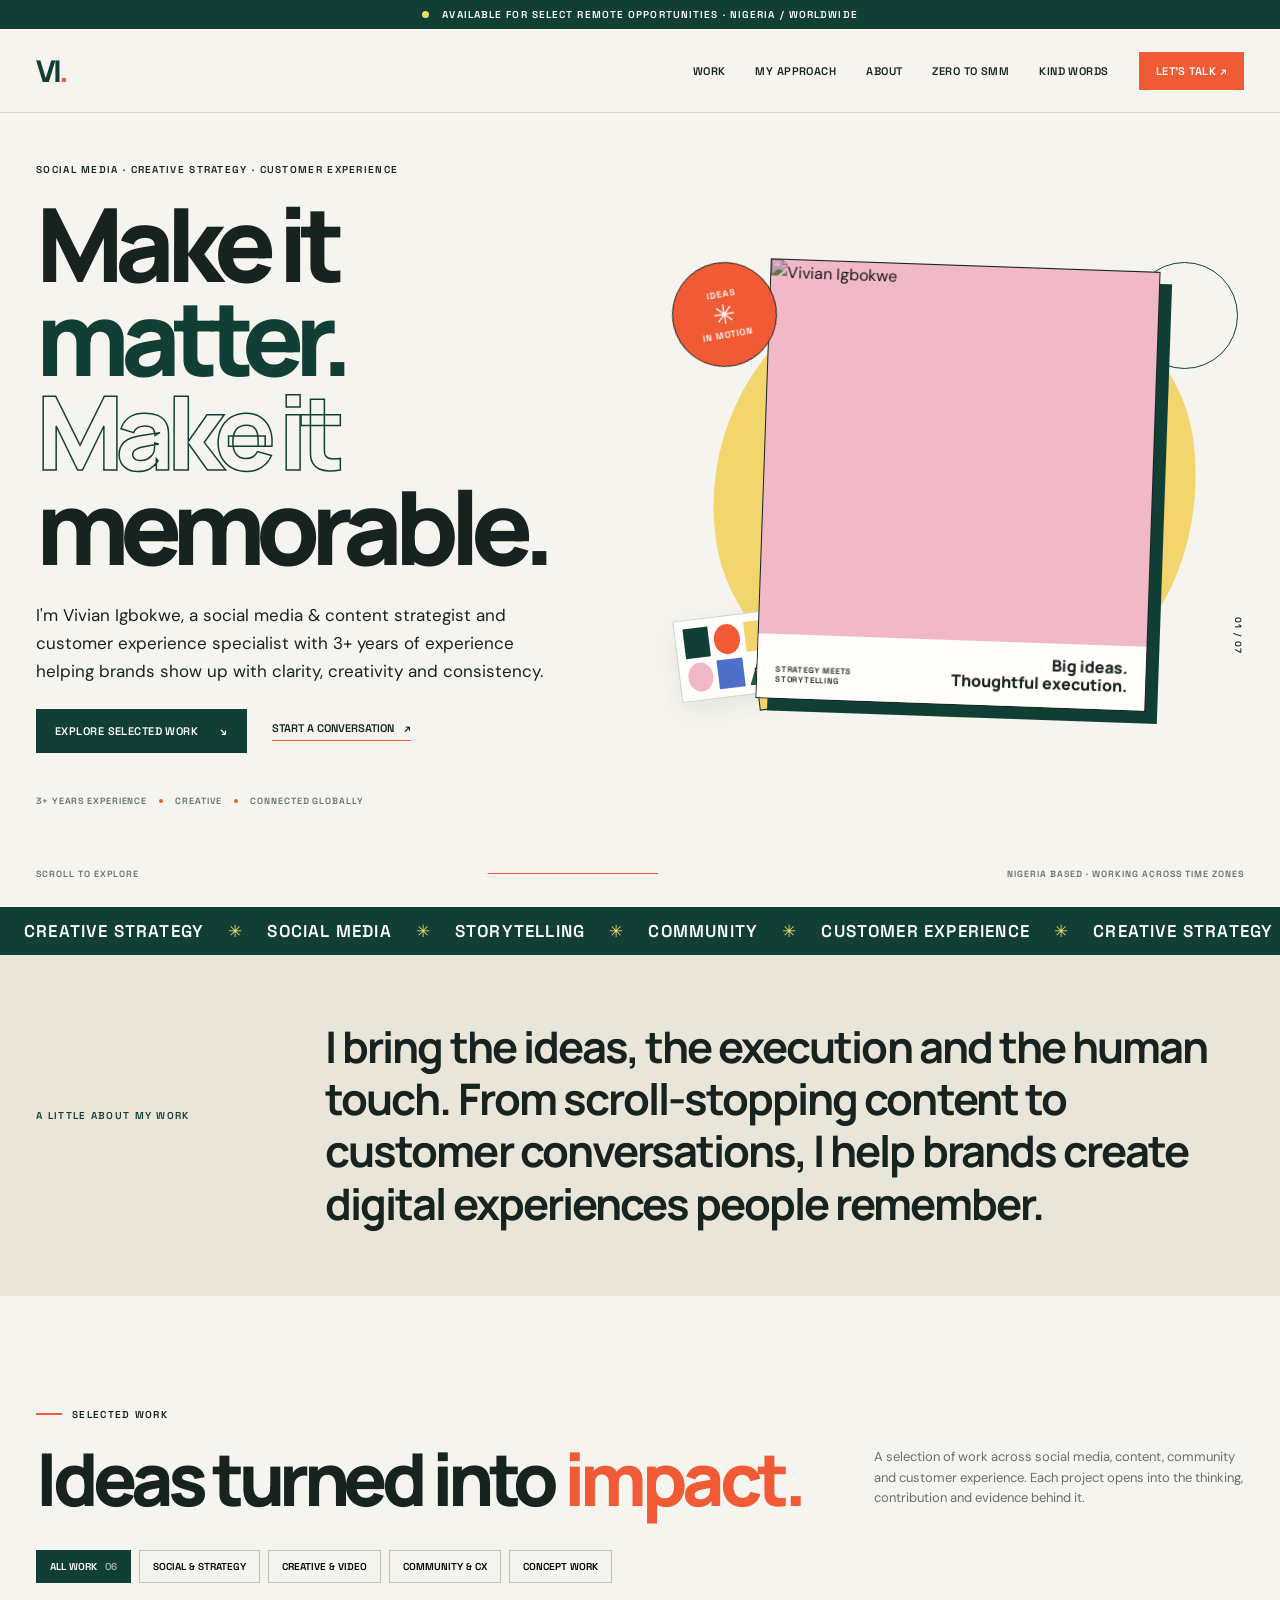
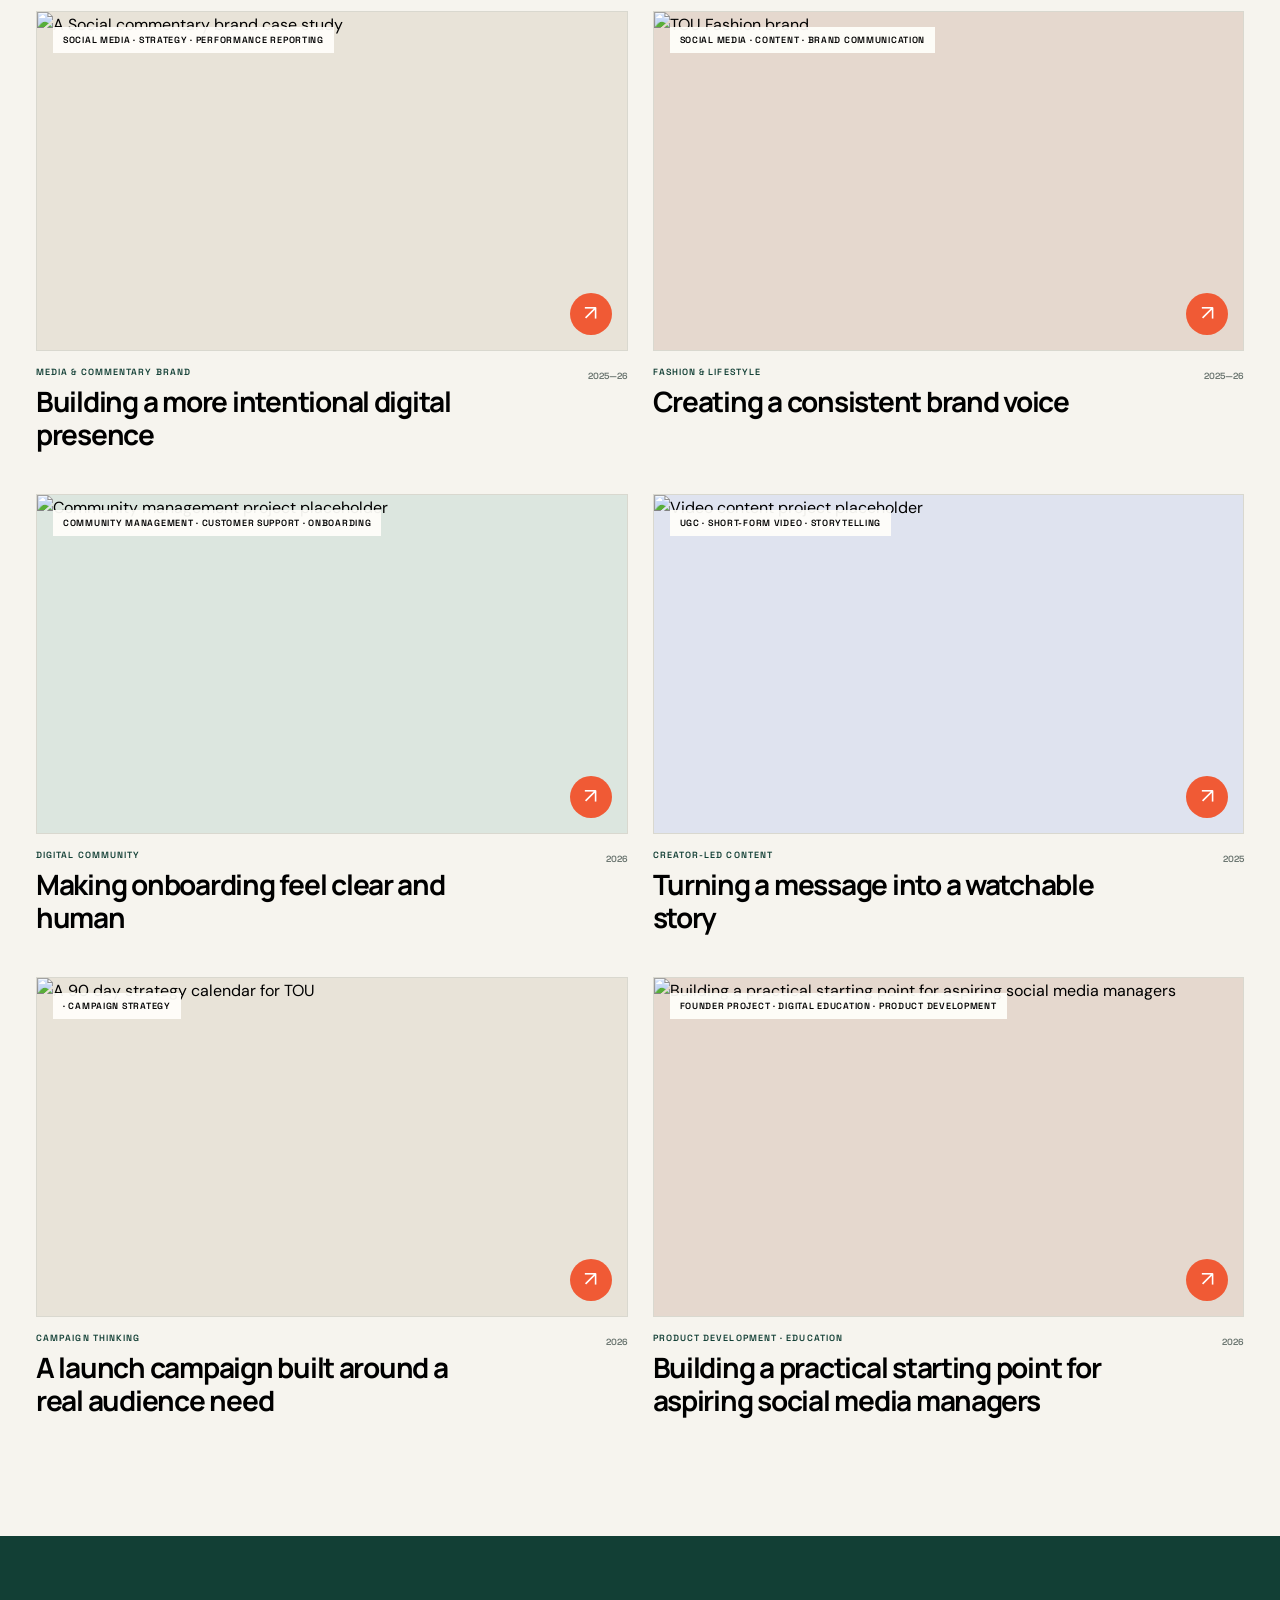
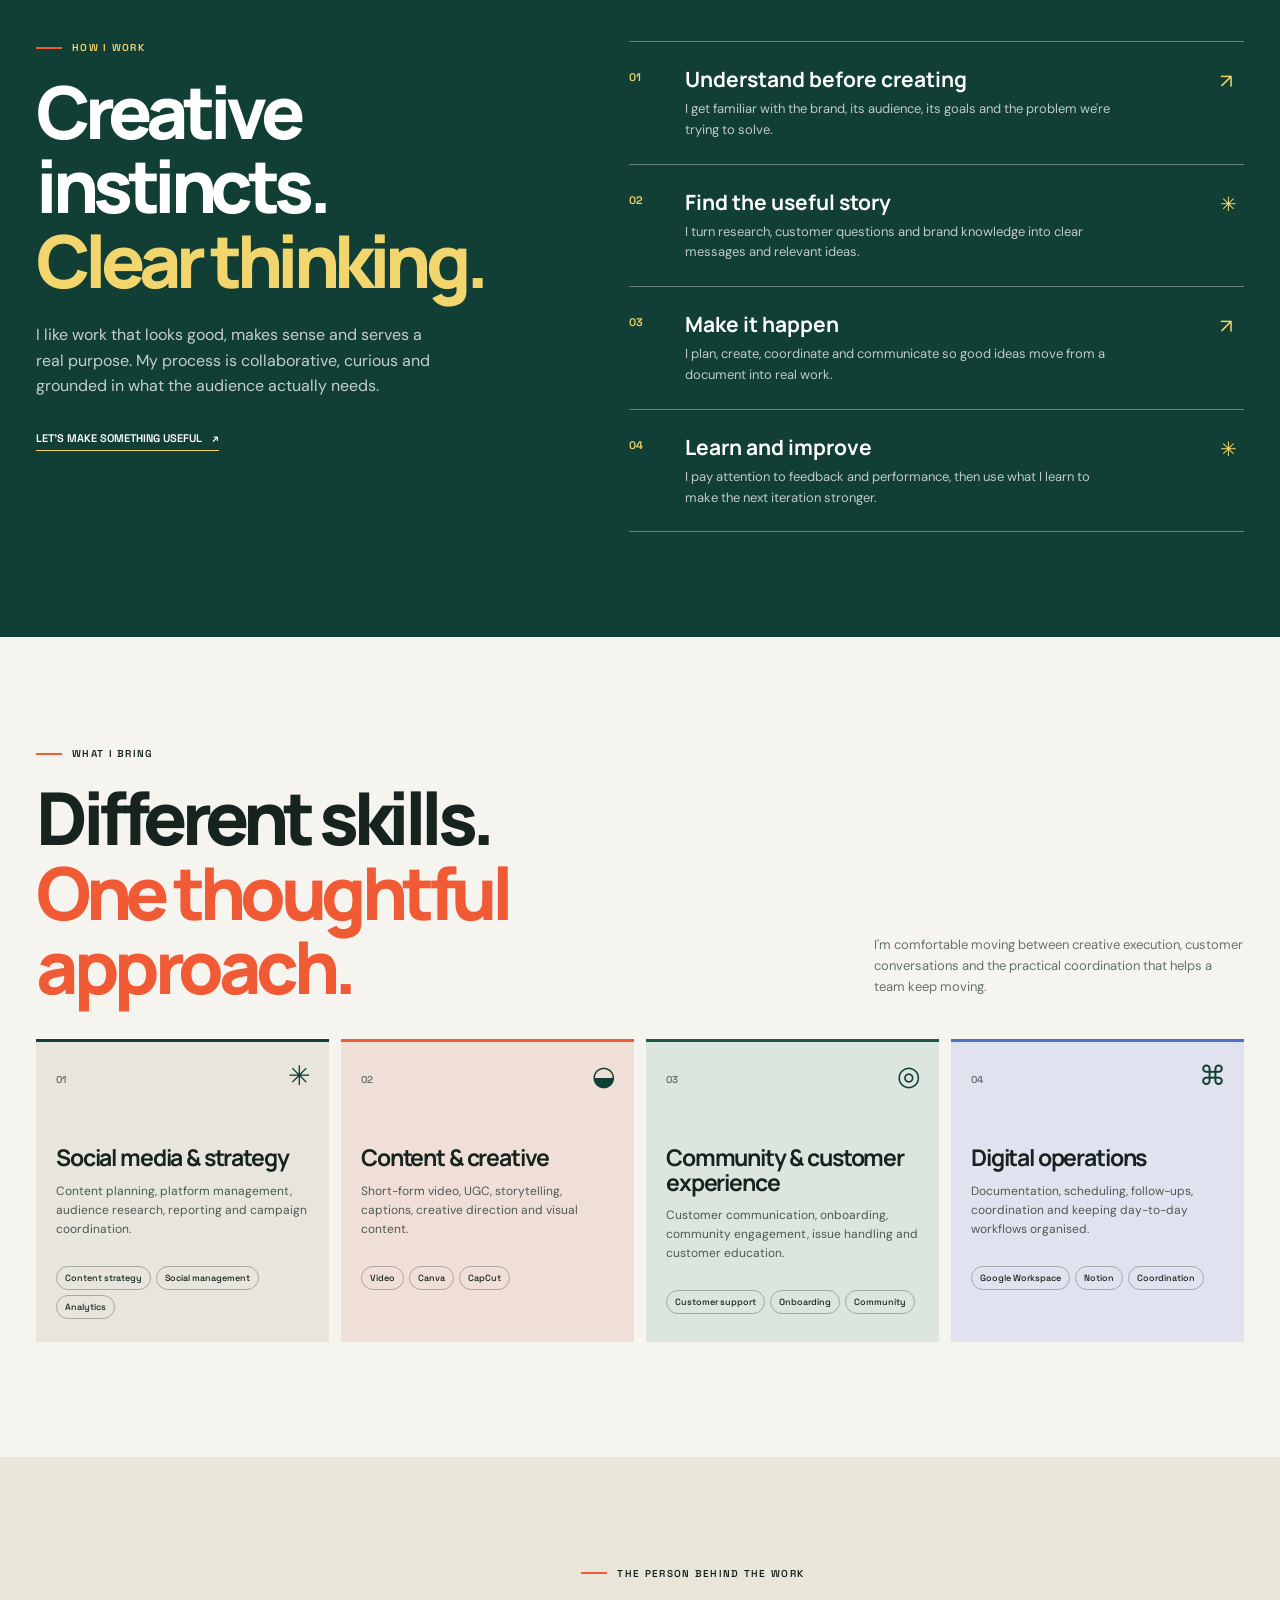
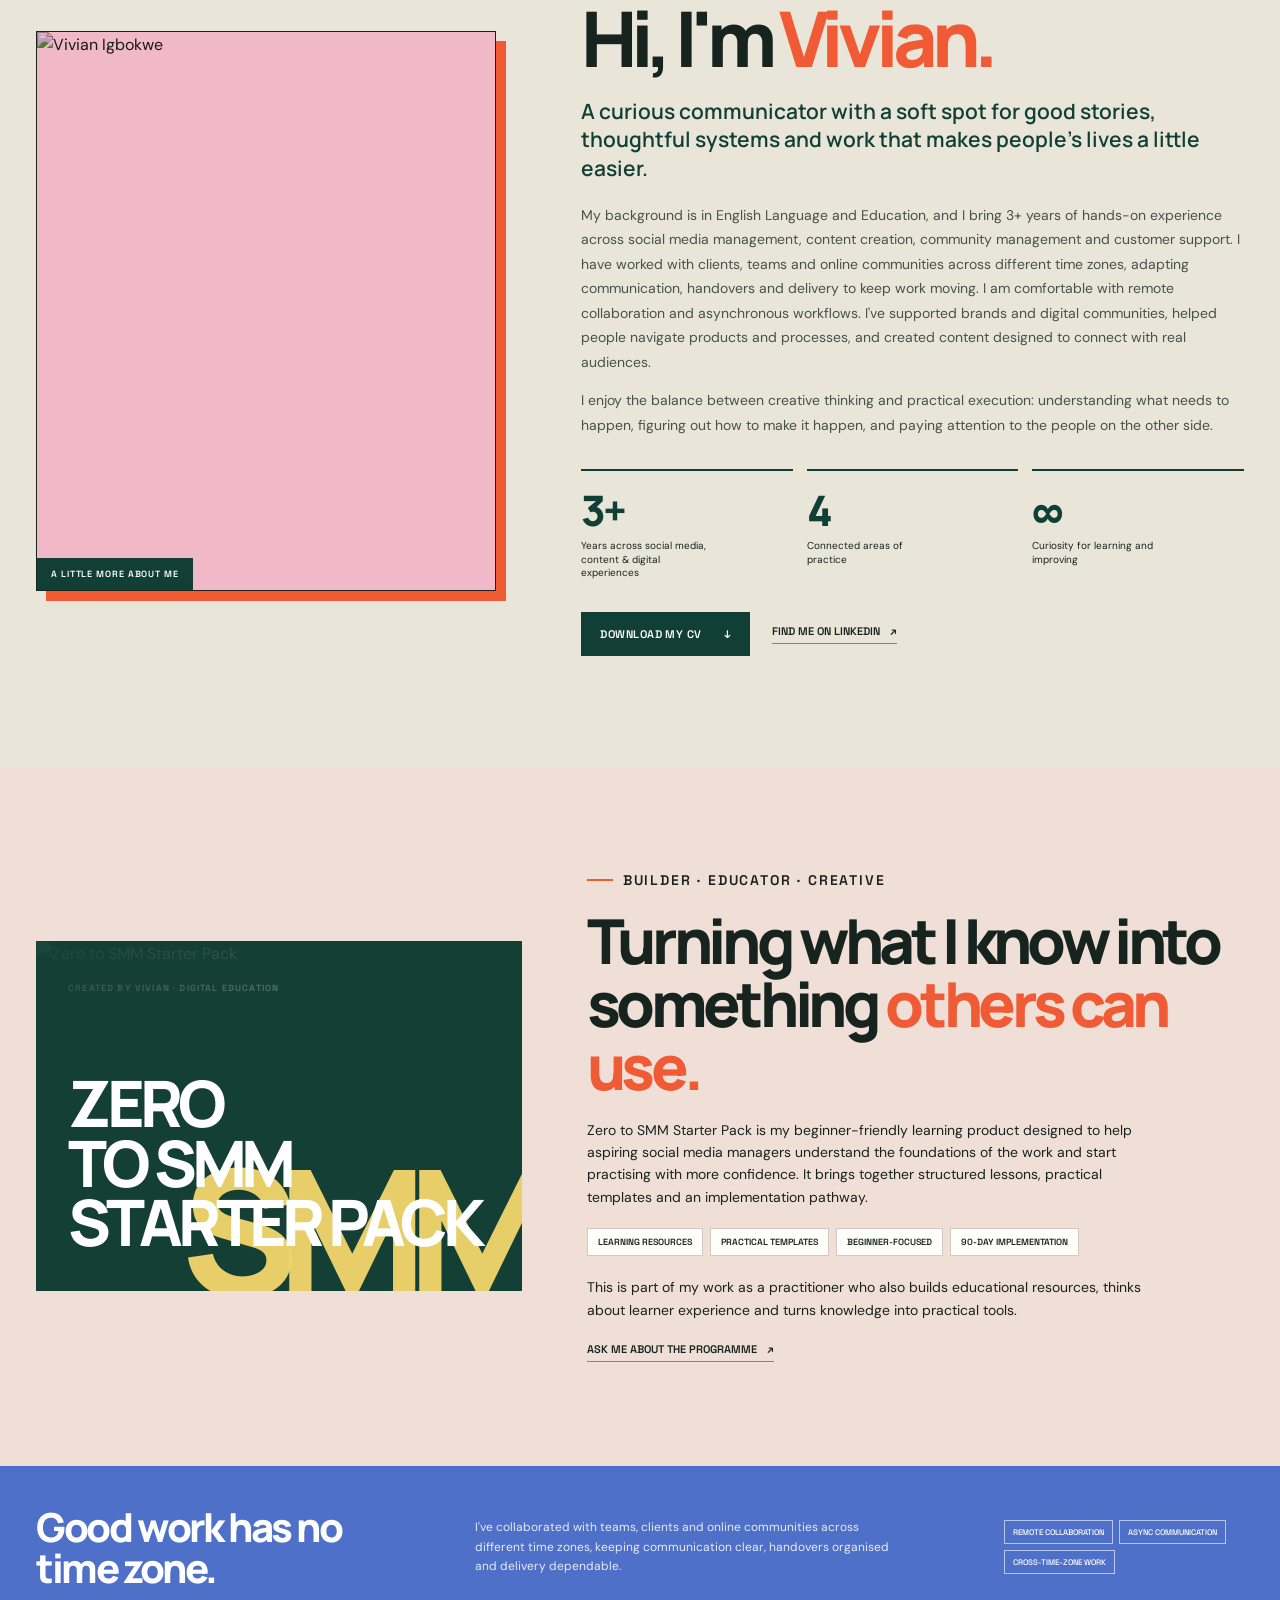
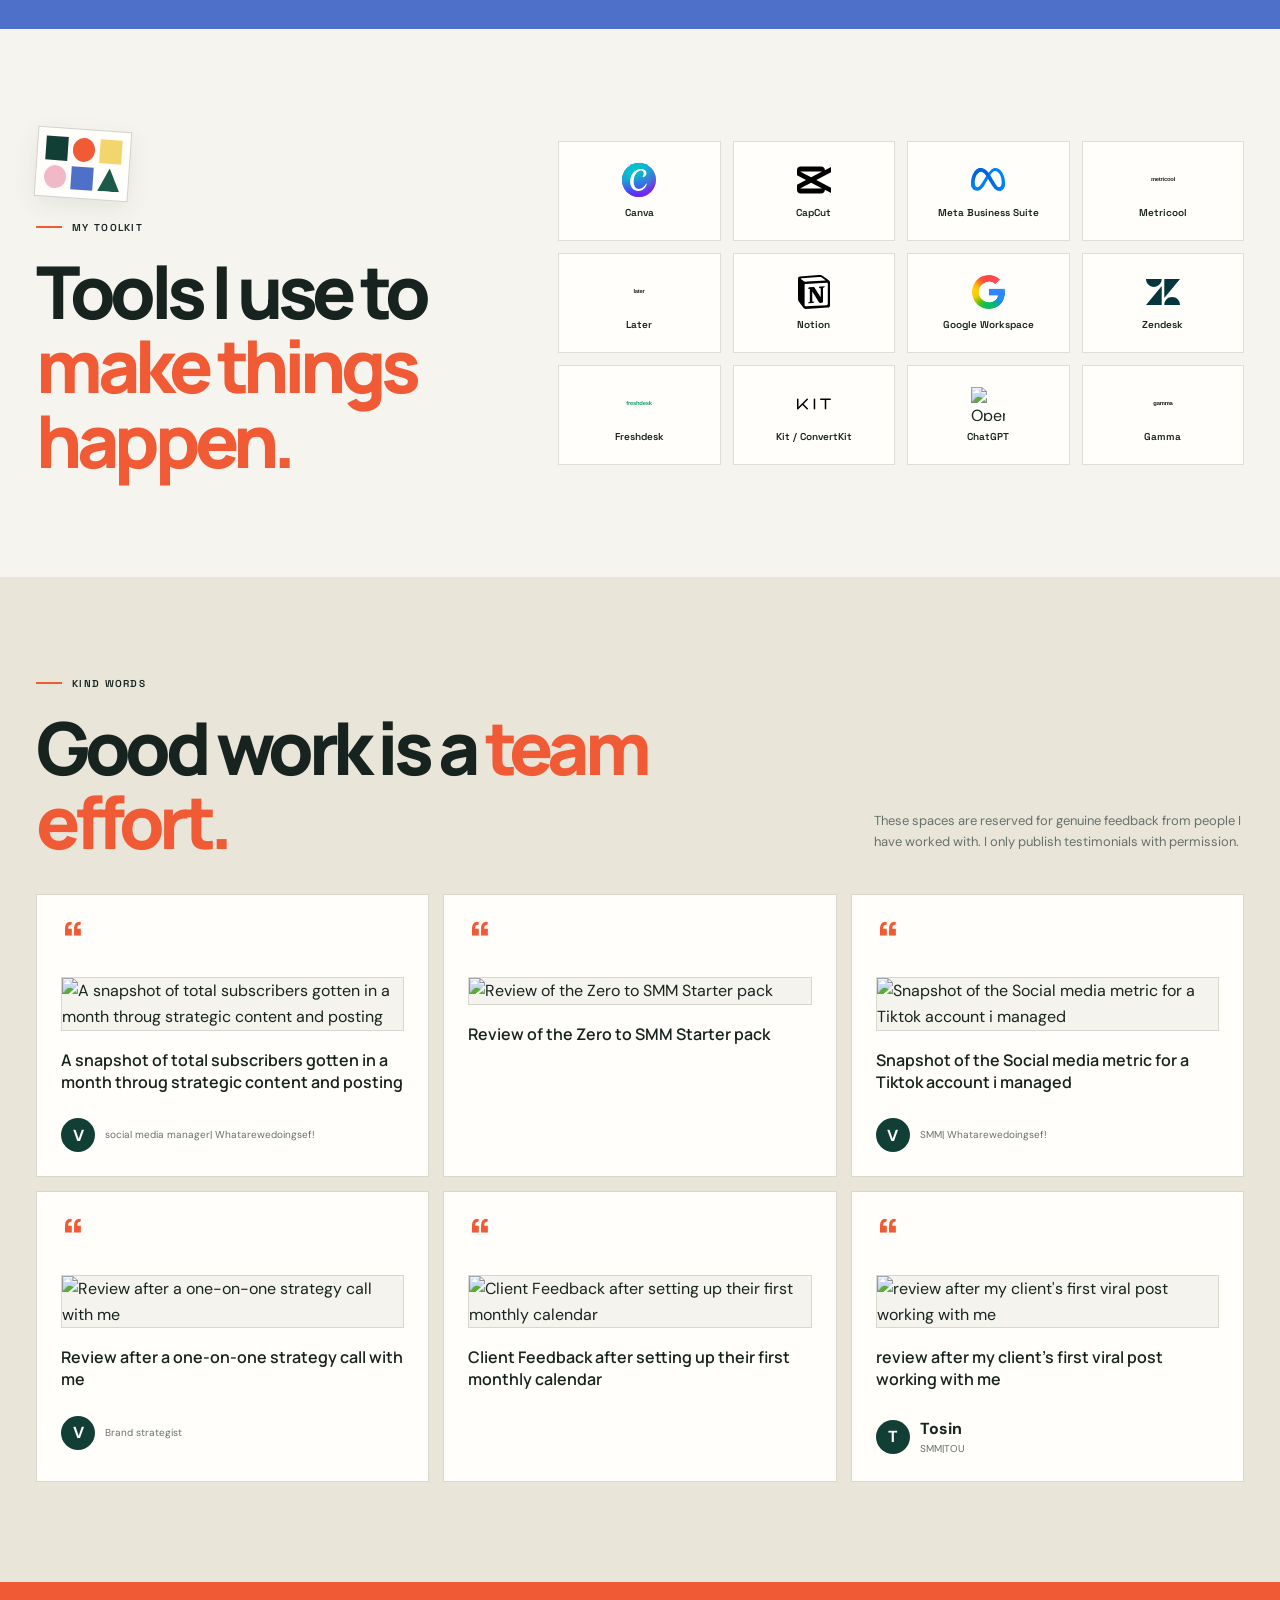
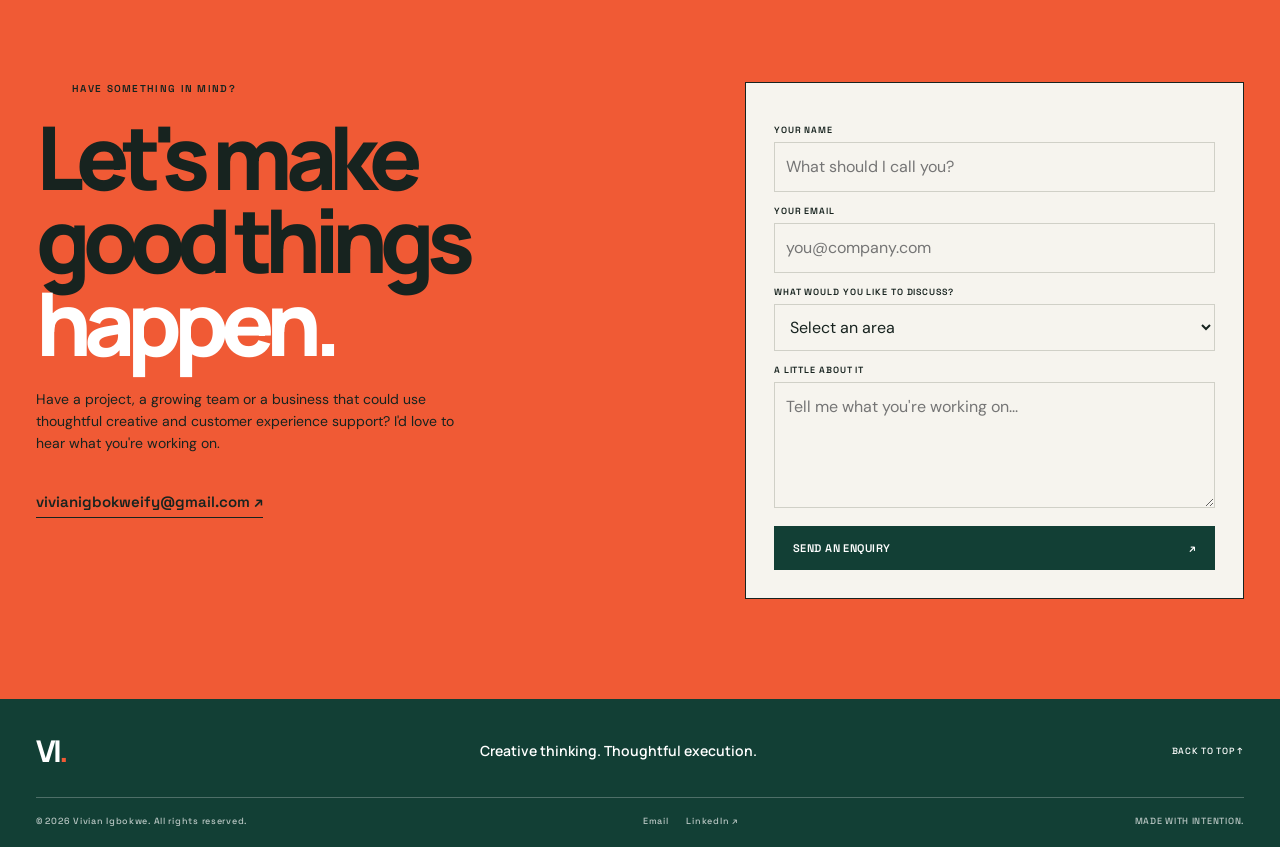
==== vivian-portfolio-new-repository/index.html @ 7bb876cc "Use locally hosted toolkit brand marks" ====
<!doctype html>
<html lang="en">
<head>
  <meta charset="utf-8">
  <meta name="viewport" content="width=device-width, initial-scale=1">
  <meta name="theme-color" content="#0e4a38">
  <meta name="description" content="Vivian Igbokwe is a social media and content strategist with 3+ years of experience across digital storytelling, community management and customer experience. Explore selected work, case studies and creative projects.">
  <meta property="og:title" content="Vivian Igbokwe | Creative Portfolio">
  <meta property="og:description" content="Social media, content, community and customer experience.">
  <meta property="og:type" content="website">
  <meta property="og:image" content="assets/images/og-cover.svg">
  <title>Vivian Igbokwe | Creative Portfolio</title>
  <link rel="icon" type="image/svg+xml" href="assets/images/favicon.svg">
  <link rel="preconnect" href="https://fonts.googleapis.com">
  <link rel="preconnect" href="https://fonts.gstatic.com" crossorigin>
  <link href="https://fonts.googleapis.com/css2?family=DM+Sans:wght@400;500;600;700&family=Manrope:wght@400;500;600;700;800&family=Space+Grotesk:wght@400;500;600;700&display=swap" rel="stylesheet">
  <link rel="stylesheet" href="assets/css/styles.css">
</head>
<body>
  <div class="announcement"><span class="availability-dot"></span> <span data-content-field="announcement_text">Available for select remote opportunities</span> <span class="announcement-sep">·</span> <span data-content-field="announcement_location">Nigeria / Worldwide</span></div>
  <header class="site-header" id="top">
    <a class="wordmark" href="#top" aria-label="Vivian Igbokwe home">VI<span>.</span></a>
    <button class="menu-toggle" aria-label="Open navigation" aria-expanded="false"><span></span><span></span></button>
    <nav class="main-nav" aria-label="Main navigation">
      <a href="#work">Work</a><a href="#approach">My approach</a><a href="#about">About</a><a href="#zero-to-smm">Zero to SMM</a><a href="#kind-words">Kind words</a>
      <a class="nav-contact" href="#contact">Let's talk <span>↗</span></a>
    </nav>
  </header>

  <main>
    <section class="hero section-shell">
      <div class="hero-copy reveal">
        <p class="eyebrow" data-content-field="hero_eyebrow"><span class="eyebrow-line"></span> SOCIAL MEDIA · CREATIVE STRATEGY · CUSTOMER EXPERIENCE</p>
        <h1>Make it<br><span class="green-word">matter.</span><br><span class="outlined">Make it</span><br>memorable.</h1>
         <p class="hero-intro" data-content-field="hero_intro">I'm Vivian Igbokwe, a <strong>social media & content strategist</strong> and customer experience specialist with 3+ years of experience helping brands show up with clarity, creativity and consistency.</p>
        <div class="hero-actions">
          <a class="button button-dark" href="#work">Explore selected work <span>↘</span></a>
          <a class="text-link" href="#contact">Start a conversation <span>↗</span></a>
        </div>
        <div class="hero-meta"><span>3+ YEARS EXPERIENCE</span><i></i><span>CREATIVE</span><i></i><span>CONNECTED GLOBALLY</span></div>
      </div>
      <div class="hero-art reveal"><div class="pattern-tile pattern-hero" aria-hidden="true"><span></span><span></span><span></span><span></span><span></span><span></span><b>V.</b></div>
        <div class="hero-orbit orbit-one"></div><div class="hero-orbit orbit-two"></div>
        <div class="hero-image-frame">
          <img id="hero-portrait" src="assets/images/vivian-portrait-placeholder.svg" alt="Vivian Igbokwe">
          <div class="portrait-note"><span>STRATEGY MEETS STORYTELLING</span><strong>Big ideas.<br>Thoughtful execution.</strong></div>
        </div>
        <div class="floating-stamp"><span>IDEAS</span><b>✳</b><span>IN MOTION</span></div>
        <span class="hero-index">01 / 07</span>
      </div>
      <div class="hero-bottom"><span>SCROLL TO EXPLORE</span><span class="scroll-line"></span><span>NIGERIA BASED · WORKING ACROSS TIME ZONES</span></div>
    </section>
    <div class="ticker" aria-label="Creative strategy, social media, storytelling, community and customer experience"><div class="ticker-track"><span>CREATIVE STRATEGY</span><b>✳</b><span>SOCIAL MEDIA</span><b>✳</b><span>STORYTELLING</span><b>✳</b><span>COMMUNITY</span><b>✳</b><span>CUSTOMER EXPERIENCE</span><b>✳</b><span>CREATIVE STRATEGY</span><b>✳</b><span>SOCIAL MEDIA</span><b>✳</b><span>STORYTELLING</span><b>✳</b></div></div>

    <section class="intro-band">
      <div class="section-shell intro-grid">
        <p class="eyebrow" data-content-field="intro_eyebrow">A LITTLE ABOUT THE WORK</p>
        <p class="intro-statement" data-content-field="intro_statement">I bring the ideas, the execution and the human touch. From scroll-stopping content to customer conversations, I help brands create <em>digital experiences people remember.</em></p>
      </div>
    </section>

    <section class="work-section section-shell" id="work">
      <div class="section-heading reveal">
        <div><p class="eyebrow"><span class="eyebrow-line"></span> SELECTED WORK</p><h2>Ideas turned into <em>impact.</em></h2></div>
        <p data-content-field="work_intro">A selection of work across social media, content, community and customer experience. Each project opens into the thinking, contribution and evidence behind it.</p>
      </div>
      <div class="filter-row" role="group" aria-label="Filter projects">
        <button class="filter-button active" data-filter="all">All work <span id="project-count">07</span></button>
        <button class="filter-button" data-filter="social">Social & strategy</button>
        <button class="filter-button" data-filter="creative">Creative & video</button>
        <button class="filter-button" data-filter="experience">Community & CX</button>
        <button class="filter-button" data-filter="concept">Concept work</button>
      </div>
      <div class="project-grid" id="project-grid" aria-live="polite"></div>
    </section>

    <section class="approach-section" id="approach">
      <div class="section-shell approach-layout">
        <div class="approach-heading reveal"><p class="eyebrow"><span class="eyebrow-line"></span> HOW I WORK</p><h2>Creative instincts.<br><em>Clear thinking.</em></h2><p data-content-field="approach_intro">I like work that looks good, makes sense and serves a real purpose. My process is collaborative, curious and grounded in what the audience actually needs.</p><a class="text-link" href="#contact">Let's make something useful <span>↗</span></a></div>
        <div class="steps-list">
          <div class="step reveal"><span class="step-number">01</span><div><h3 data-content-field="step_1_title">Understand before creating</h3><p data-content-field="step_1_body">I get familiar with the brand, its audience, its goals and the problem we're trying to solve.</p></div><span class="step-symbol">↗</span></div>
          <div class="step reveal"><span class="step-number">02</span><div><h3 data-content-field="step_2_title">Find the useful story</h3><p data-content-field="step_2_body">I turn research, customer questions and brand knowledge into clear messages and relevant ideas.</p></div><span class="step-symbol">✳</span></div>
          <div class="step reveal"><span class="step-number">03</span><div><h3 data-content-field="step_3_title">Make it happen</h3><p data-content-field="step_3_body">I plan, create, coordinate and communicate so good ideas move from a document into real work.</p></div><span class="step-symbol">↗</span></div>
          <div class="step reveal"><span class="step-number">04</span><div><h3 data-content-field="step_4_title">Learn and improve</h3><p data-content-field="step_4_body">I pay attention to feedback and performance, then use what I learn to make the next iteration stronger.</p></div><span class="step-symbol">✳</span></div>
        </div>
      </div>
    </section>

    <section class="capabilities-section section-shell">
      <div class="section-heading reveal"><div><p class="eyebrow"><span class="eyebrow-line"></span> WHAT I BRING</p><h2>Different skills.<br><em>One thoughtful approach.</em></h2></div><p data-content-field="capabilities_intro">I'm comfortable moving between creative execution, customer conversations and the practical coordination that helps a team keep moving.</p></div>
      <div class="capability-grid">
        <div class="capability-card reveal"><span class="cap-number">01</span><span class="cap-icon">✳</span><h3>Social media & strategy</h3><p>Content planning, platform management, audience research, reporting and campaign coordination.</p><div class="tag-list"><span>Content strategy</span><span>Social management</span><span>Analytics</span></div></div>
        <div class="capability-card reveal"><span class="cap-number">02</span><span class="cap-icon">◒</span><h3>Content & creative</h3><p>Short-form video, UGC, storytelling, captions, creative direction and visual content.</p><div class="tag-list"><span>Video</span><span>Canva</span><span>CapCut</span></div></div>
        <div class="capability-card reveal"><span class="cap-number">03</span><span class="cap-icon">◎</span><h3>Community & customer experience</h3><p>Customer communication, onboarding, community engagement, issue handling and customer education.</p><div class="tag-list"><span>Customer support</span><span>Onboarding</span><span>Community</span></div></div>
        <div class="capability-card reveal"><span class="cap-number">04</span><span class="cap-icon">⌘</span><h3>Digital operations</h3><p>Documentation, scheduling, follow-ups, coordination and keeping day-to-day workflows organised.</p><div class="tag-list"><span>Google Workspace</span><span>Notion</span><span>Coordination</span></div></div>
      </div>
    </section>

    <section class="about-section" id="about">
      <div class="section-shell about-layout">
        <div class="about-image reveal"><img id="about-portrait" src="assets/images/about-portrait-placeholder.svg" alt="Vivian Igbokwe"><span class="image-caption">A LITTLE MORE ABOUT ME</span></div>
        <div class="about-copy reveal"><p class="eyebrow"><span class="eyebrow-line"></span> THE PERSON BEHIND THE WORK</p><h2>Hi, I'm <em>Vivian.</em></h2><p class="about-lead" data-content-field="about_lead">A curious communicator with a soft spot for good stories, thoughtful systems and work that makes people's lives a little easier.</p><p data-content-field="about_paragraph_1">My background is in English Language and Education, and I bring 3+ years of hands-on experience across social media management, content creation, community management and customer support. I have worked with clients, teams and online communities across different time zones, adapting communication, handovers and delivery to keep work moving. I am comfortable with remote collaboration and asynchronous workflows. I've supported brands and digital communities, helped people navigate products and processes, and created content designed to connect with real audiences.</p><p data-content-field="about_paragraph_2">I enjoy the balance between creative thinking and practical execution: understanding what needs to happen, figuring out how to make it happen, and paying attention to the people on the other side.</p>
          <div class="about-facts"><div><strong>3+</strong><span>Years across social media, content & digital experiences</span></div><div><strong>4</strong><span>Connected areas of practice</span></div><div><strong>∞</strong><span>Curiosity for learning and improving</span></div></div>
          <div class="about-links"><a class="button button-light" href="assets/documents/vivian-igbokwe-cv.pdf" download>Download my CV <span>↓</span></a><a class="text-link" href="https://www.linkedin.com/in/vivianigbokwe" target="_blank" rel="noreferrer">Find me on LinkedIn <span>↗</span></a></div>
        </div>
      </div>
    </section>

    <section class="achievement-section" id="zero-to-smm">
      <div class="section-shell achievement-layout">
        <div class="achievement-visual reveal"><img id="zero-to-smm-image" class="achievement-cover-image" src="" alt="Zero to SMM Starter Pack" loading="lazy"><span class="pack-label">CREATED BY VIVIAN · DIGITAL EDUCATION</span><h3>ZERO<br>TO SMM<br>STARTER PACK</h3></div>
        <div class="achievement-copy reveal"><p class="eyebrow"><span class="eyebrow-line"></span> BUILDER · EDUCATOR · CREATIVE</p><h2>Turning what I know into something <em>others can use.</em></h2>
          <p data-content-field="zero_to_smm_intro">Zero to SMM Starter Pack is my beginner-friendly learning product designed to help aspiring social media managers understand the foundations of the work and start practising with more confidence. It brings together structured lessons, practical templates and an implementation pathway.</p>
          <div class="achievement-points"><span>Learning resources</span><span>Practical templates</span><span>Beginner-focused</span><span>90-day implementation</span></div>
          <p data-content-field="zero_to_smm_extra">This is part of my work as a practitioner who also builds educational resources, thinks about learner experience and turns knowledge into practical tools.</p>
          <a class="text-link" href="#contact">Ask me about the programme <span>↗</span></a>
        </div>
      </div>
    </section>
    <section class="timezone-band"><div class="section-shell timezone-inner"><h3>Good work has no time zone.</h3><p data-content-field="timezone_intro">I've collaborated with teams, clients and online communities across different time zones, keeping communication clear, handovers organised and delivery dependable.</p><div class="timezone-pills"><span>REMOTE COLLABORATION</span><span>ASYNC COMMUNICATION</span><span>CROSS-TIME-ZONE WORK</span></div></div></section>

    <section class="tools-section section-shell">
      <div class="tools-intro"><div class="pattern-tile pattern-tools" aria-hidden="true"><span></span><span></span><span></span><span></span><span></span><span></span></div><p class="eyebrow"><span class="eyebrow-line"></span> MY TOOLKIT</p><h2>Tools I use to<br><em>make things happen.</em></h2></div>
      <div class="tools-logo-grid">
        <div class="tool-logo"><img src="assets/logos/canva.svg" alt="Canva logo" loading="lazy"><span>Canva</span></div>
        <div class="tool-logo"><img src="assets/logos/capcut.svg" alt="CapCut logo" loading="lazy"><span>CapCut</span></div>
        <div class="tool-logo"><img src="assets/logos/meta.svg" alt="Meta logo" loading="lazy"><span>Meta Business Suite</span></div>
        <div class="tool-logo"><img class="tool-logo-wordmark" src="assets/logos/metricool.svg" alt="Metricool wordmark" loading="lazy"><span>Metricool</span></div>
        <div class="tool-logo"><img class="tool-logo-wordmark" src="assets/logos/later.svg" alt="Later wordmark" loading="lazy"><span>Later</span></div>
        <div class="tool-logo"><img src="assets/logos/notion.svg" alt="Notion logo" loading="lazy"><span>Notion</span></div>
        <div class="tool-logo"><img src="assets/logos/google.svg" alt="Google logo" loading="lazy"><span>Google Workspace</span></div>
        <div class="tool-logo"><img src="assets/logos/zendesk.svg" alt="Zendesk logo" loading="lazy"><span>Zendesk</span></div>
        <div class="tool-logo"><img class="tool-logo-wordmark" src="assets/logos/freshdesk.svg" alt="Freshdesk wordmark" loading="lazy"><span>Freshdesk</span></div>
        <div class="tool-logo"><img src="assets/logos/kit.svg" alt="Kit logo" loading="lazy"><span>Kit / ConvertKit</span></div>
        <div class="tool-logo"><img src="assets/logos/openai.svg" alt="OpenAI logo" loading="lazy"><span>ChatGPT</span></div>
        <div class="tool-logo"><img class="tool-logo-wordmark" src="assets/logos/gamma.svg" alt="Gamma wordmark" loading="lazy"><span>Gamma</span></div>
      </div>
    </section>

    <section class="testimonials-section" id="kind-words">
      <div class="section-shell">
        <div class="section-heading reveal"><div><p class="eyebrow"><span class="eyebrow-line"></span> KIND WORDS</p><h2>Good work is a <em>team effort.</em></h2></div><p data-content-field="testimonials_intro">These spaces are reserved for genuine feedback from people I have worked with. I only publish testimonials with permission.</p></div>
        <div class="testimonial-grid" id="testimonial-grid"></div>
      </div>
    </section>

    <section class="contact-section" id="contact">
      <div class="section-shell contact-layout">
        <div class="contact-copy reveal"><p class="eyebrow"><span class="eyebrow-line"></span> HAVE SOMETHING IN MIND?</p><h2>Let's make<br>good things <em>happen.</em></h2><p data-content-field="contact_intro">Have a project, a growing team or a business that could use thoughtful creative and customer experience support? I'd love to hear what you're working on.</p><a class="contact-email" href="mailto:vivianigbokweify@gmail.com">vivianigbokweify@gmail.com <span>↗</span></a></div>
        <form class="contact-form reveal" name="portfolio-contact" method="POST" data-netlify="true" netlify-honeypot="bot-field" action="/success.html">
          <input type="hidden" name="form-name" value="portfolio-contact">
          <p class="hidden-field"><label>Leave this empty: <input name="bot-field"></label></p>
          <label for="name">Your name</label><input id="name" name="name" type="text" placeholder="What should I call you?" required>
          <label for="email">Your email</label><input id="email" name="email" type="email" placeholder="you@company.com" required>
          <label for="interest">What would you like to discuss?</label><select id="interest" name="interest" required><option value="" disabled selected>Select an area</option><option>Social media & content</option><option>Customer success & community</option><option>Creative / UGC project</option><option>Operations & coordination</option><option>Something else</option></select>
          <label for="message">A little about it</label><textarea id="message" name="message" rows="4" placeholder="Tell me what you're working on..." required></textarea>
          <button class="button button-gold" type="submit">Send an enquiry <span>↗</span></button>
        </form>
      </div>
    </section>
  </main>

  <footer class="site-footer">
    <div class="section-shell footer-top"><a class="wordmark wordmark-footer" href="#top">VI<span>.</span></a><p>Creative thinking. Thoughtful execution.</p><a class="back-top" href="#top">BACK TO TOP ↑</a></div>
    <div class="section-shell footer-bottom"><span>© <span id="year"></span> Vivian Igbokwe. All rights reserved.</span><div><a href="mailto:vivianigbokweify@gmail.com">Email</a><a href="https://www.linkedin.com/in/vivianigbokwe" target="_blank" rel="noreferrer">LinkedIn ↗</a></div><span>MADE WITH INTENTION.</span></div>
  </footer>

  <dialog class="project-dialog" id="project-dialog">
    <button class="dialog-close" aria-label="Close case study">×</button>
    <div class="dialog-content" id="dialog-content"></div>
  </dialog>
  <script src="assets/js/app.js"></script>
</body>
</html>
---- vivian-portfolio-new-repository/assets/css/styles.css ----
@import url('https://fonts.googleapis.com/css2?family=DM+Sans:wght@400;500;600;700&family=Manrope:wght@400;500;600;700;800&family=Space+Grotesk:wght@400;500;600;700&display=swap');
:root{--forest:#123f35;--forest2:#1d5949;--orange:#f05a35;--yellow:#f2d66d;--pink:#f1b8c8;--blue:#4f70c8;--paper:#f6f4ee;--white:#fffefa;--ink:#17231f;--muted:#66716c;--line:#d9d8cf;--display:'Manrope',sans-serif;--body:'DM Sans',sans-serif;--mono:'Space Grotesk',sans-serif}
*{box-sizing:border-box}html{scroll-behavior:smooth}body{margin:0;background:var(--paper);color:var(--ink);font:16px/1.6 var(--body);overflow-x:hidden}a{color:inherit;text-decoration:none}img{max-width:100%;display:block}button,input,select,textarea{font:inherit}.section-shell{width:min(1240px,calc(100% - 72px));margin:auto}.announcement{background:var(--forest);color:#fff;padding:8px 20px;text-align:center;font:600 10px var(--mono);letter-spacing:.11em;text-transform:uppercase}.availability-dot{display:inline-block;width:7px;height:7px;border-radius:50%;background:var(--yellow);margin-right:9px}.site-header{height:84px;display:flex;align-items:center;justify-content:space-between;padding:0 max(36px,calc((100vw - 1240px)/2));border-bottom:1px solid var(--line);background:var(--paper);position:relative;z-index:20}.wordmark{font:800 30px var(--display);letter-spacing:-.1em;color:var(--forest)}.wordmark span{color:var(--orange)}.main-nav{display:flex;align-items:center;gap:30px;font:600 11px var(--mono);text-transform:uppercase;letter-spacing:.04em}.main-nav a:not(.nav-contact):hover{color:var(--orange)}.nav-contact{background:var(--orange);color:#fff;padding:12px 17px}.nav-contact:hover{background:var(--forest)}.menu-toggle{display:none;background:none;border:0}.hero{min-height:690px;display:grid;grid-template-columns:1.02fr .98fr;align-items:center;gap:40px;position:relative;padding-top:50px;padding-bottom:100px}.hero-copy{position:relative;z-index:2}.eyebrow{font:600 10px var(--mono);letter-spacing:.13em;text-transform:uppercase;margin:0 0 20px;display:flex;align-items:center;gap:10px}.eyebrow-line{height:2px;width:26px;background:var(--orange);display:inline-block}.hero h1{font:800 clamp(68px,8vw,112px)/.92 var(--display);letter-spacing:-.085em;margin:0;max-width:730px}.hero h1 .green-word{color:var(--forest)}.hero h1 .outlined{color:transparent;-webkit-text-stroke:1.5px var(--forest)}.hero-intro{font-size:17px;max-width:510px;margin:28px 0 24px;line-height:1.65}.hero-intro strong{color:var(--forest)}.hero-actions{display:flex;align-items:center;gap:25px;flex-wrap:wrap}.button{display:inline-flex;align-items:center;justify-content:space-between;gap:22px;padding:15px 19px;font:600 11px var(--mono);letter-spacing:.04em;text-transform:uppercase;border:0;cursor:pointer;transition:background .2s,transform .2s}.button:hover{transform:translateY(-3px)}.button-dark{background:var(--forest);color:white}.button-dark:hover{background:var(--orange)}.text-link{font:600 11px var(--mono);text-transform:uppercase;border-bottom:1px solid var(--orange);padding-bottom:5px}.text-link span{margin-left:7px}.hero-meta{display:flex;align-items:center;gap:12px;margin-top:42px;font:600 9px var(--mono);letter-spacing:.1em;color:var(--muted)}.hero-meta i{width:4px;height:4px;border-radius:50%;background:var(--orange)}.hero-art{height:530px;position:relative;display:flex;align-items:center;justify-content:center}.hero-art:before{content:"";position:absolute;inset:9% 8% 6% 7%;background:var(--yellow);border-radius:48% 52% 46% 54%/53% 45% 55% 47%;transform:rotate(-7deg)}.hero-art:after{content:"";position:absolute;width:105px;height:105px;border:1px solid var(--forest);border-radius:50%;right:1%;top:8%}.hero-image-frame{width:min(390px,78%);height:440px;position:relative;z-index:2;background:var(--pink);border:1px solid var(--ink);transform:rotate(2deg);overflow:hidden;box-shadow:12px 12px 0 var(--forest)}.hero-image-frame img{width:100%;height:100%;object-fit:cover;mix-blend-mode:multiply}.portrait-note{position:absolute;left:0;right:0;bottom:0;background:var(--white);padding:14px 18px;display:flex;align-items:end;justify-content:space-between;gap:12px}.portrait-note span{font:600 8px var(--mono);letter-spacing:.1em;max-width:100px}.portrait-note strong{font:800 16px/1.12 var(--display);text-align:right}.floating-stamp{position:absolute;z-index:3;left:0;top:8%;width:105px;height:105px;border-radius:50%;background:var(--orange);color:#fff;display:flex;flex-direction:column;align-items:center;justify-content:center;border:1px solid var(--ink);transform:rotate(-10deg);font:600 9px var(--mono);letter-spacing:.1em}.floating-stamp b{font:27px var(--body);line-height:1.1}.hero-index{position:absolute;right:0;bottom:18%;writing-mode:vertical-rl;font:600 9px var(--mono);letter-spacing:.15em}.hero-bottom{position:absolute;bottom:27px;left:0;right:0;display:flex;align-items:center;justify-content:space-between;font:600 9px var(--mono);letter-spacing:.11em;color:var(--muted)}.scroll-line{height:1px;background:var(--orange);flex:1;max-width:170px;margin:0 18px}.ticker{background:var(--forest);color:#fff;white-space:nowrap;overflow:hidden;padding:13px 0;font:600 17px var(--mono);letter-spacing:.07em}.ticker-track{display:inline-block;min-width:200%;animation:marquee 30s linear infinite}.ticker span{margin:0 24px}.ticker b{color:var(--yellow);font-weight:400}@keyframes marquee{to{transform:translateX(-50%)}}.intro-band{background:#e9e5d9;padding:66px 0}.intro-grid{display:grid;grid-template-columns:.42fr 1.58fr;gap:45px}.intro-grid .eyebrow{color:var(--forest)}.intro-statement{font:700 clamp(27px,3.4vw,44px)/1.2 var(--display);letter-spacing:-.045em;margin:0;max-width:950px}.intro-statement em{font-style:normal;color:var(--forest)}.work-section{padding-top:112px;padding-bottom:120px}.section-heading{display:flex;justify-content:space-between;align-items:end;gap:55px;margin-bottom:35px}.section-heading h2,.approach-heading h2,.tools-intro h2{font:800 clamp(46px,5.7vw,76px)/1.02 var(--display);letter-spacing:-.075em;margin:0}.section-heading h2 em,.approach-heading h2 em,.tools-intro h2 em{font-style:normal;color:var(--orange)}.section-heading>p{max-width:370px;font-size:13px;color:var(--muted);margin:0 0 6px}.filter-row{display:flex;flex-wrap:wrap;gap:8px;margin-bottom:28px}.filter-button{padding:9px 13px;border:1px solid #bfc3bb;background:transparent;font:600 10px var(--mono);text-transform:uppercase;cursor:pointer}.filter-button.active,.filter-button:hover{background:var(--forest);color:white;border-color:var(--forest)}.filter-button span{opacity:.6;margin-left:5px}.project-grid{display:grid;grid-template-columns:1fr 1fr;gap:44px 25px}.project-card{min-width:0}.project-card[hidden]{display:none}.project-open{display:block;width:100%;padding:0;border:0;background:none;text-align:left;cursor:pointer}.project-visual{height:340px;position:relative;overflow:hidden;background:#e8e3d8;border:1px solid var(--line);transition:transform .25s,box-shadow .25s}.project-card:nth-child(4n+1) .project-visual{background:#e8e3d8}.project-card:nth-child(4n+2) .project-visual{background:#e5d8ce}.project-card:nth-child(4n+3) .project-visual{background:#dce6df}.project-card:nth-child(4n) .project-visual{background:#dfe3ef}.project-visual img{width:100%;height:100%;object-fit:cover}.project-open:hover .project-visual{transform:translateY(-5px);box-shadow:0 12px 26px rgba(18,63,53,.12)}.visual-label{position:absolute;left:16px;top:15px;background:rgba(255,254,250,.94);padding:7px 10px;font:600 9px var(--mono);letter-spacing:.08em}.project-arrow{position:absolute;right:15px;bottom:15px;width:42px;height:42px;border-radius:50%;display:grid;place-items:center;background:var(--orange);color:white;font-size:21px}.project-info{display:flex;justify-content:space-between;gap:18px;padding:15px 0 0}.project-client{font:600 9px var(--mono);letter-spacing:.12em;color:var(--forest);margin:0 0 7px}.project-info h3{font:700 clamp(20px,2.3vw,28px)/1.16 var(--display);letter-spacing:-.045em;margin:0;max-width:460px}.project-year{font:600 9px var(--mono);white-space:nowrap;padding-top:4px;color:var(--muted)}.work-footnote,.small-note,.form-note{font-size:11px;color:var(--muted);margin-top:24px}.approach-section{background:var(--forest);color:#fff;padding:105px 0}.approach-layout{display:grid;grid-template-columns:.9fr 1.1fr;gap:90px}.approach-heading .eyebrow{color:var(--yellow)}.approach-heading h2{color:white}.approach-heading h2 em{color:var(--yellow)}.approach-heading p:not(.eyebrow){max-width:400px;color:rgba(255,255,255,.75);margin:25px 0}.approach-heading .text-link{border-color:var(--yellow)}.steps-list{border-top:1px solid rgba(255,255,255,.35)}.step{display:grid;grid-template-columns:40px 1fr 24px;gap:16px;padding:23px 0;border-bottom:1px solid rgba(255,255,255,.35)}.step-number{font:600 11px var(--mono);color:var(--yellow);padding-top:5px}.step h3{font:700 21px var(--display);margin:0 0 6px}.step p{font-size:13px;color:rgba(255,255,255,.72);margin:0;max-width:440px}.step-symbol{color:var(--yellow);font-size:20px}.capabilities-section{padding-top:110px;padding-bottom:115px}.capability-grid{display:grid;grid-template-columns:repeat(4,1fr);gap:12px}.capability-card{min-height:290px;padding:23px 20px;background:#e7e5dc;border-top:3px solid var(--forest);position:relative;transition:transform .2s}.capability-card:nth-child(2){background:#f0dfd6;border-color:var(--orange)}.capability-card:nth-child(3){background:#dce6df;border-color:var(--forest2)}.capability-card:nth-child(4){background:#e0e3ef;border-color:var(--blue)}.capability-card:hover{transform:translateY(-5px)}.cap-number{font:600 10px var(--mono);color:var(--muted)}.cap-icon{position:absolute;right:18px;top:12px;font-size:27px;color:var(--forest)}.capability-card h3{font:700 23px/1.06 var(--display);letter-spacing:-.05em;margin:55px 0 12px}.capability-card p{font-size:12px;color:#4d5953;min-height:72px}.tag-list{display:flex;flex-wrap:wrap;gap:5px}.tag-list span{font:500 9px var(--mono);padding:5px 8px;border:1px solid rgba(23,35,31,.3);border-radius:30px}.about-section{background:#e9e5d9;padding:110px 0}.about-layout{display:grid;grid-template-columns:.82fr 1.18fr;gap:85px;align-items:center}.about-image{height:560px;background:var(--pink);position:relative;border:1px solid var(--ink);transform:rotate(-1.5deg);box-shadow:10px 10px 0 var(--orange)}.about-image img{width:100%;height:100%;object-fit:cover;mix-blend-mode:multiply}.image-caption{position:absolute;left:0;bottom:0;padding:10px 14px;background:var(--forest);color:#fff;font:600 9px var(--mono);letter-spacing:.1em}.about-copy h2{font:800 clamp(54px,6vw,78px)/.98 var(--display);letter-spacing:-.08em;margin:0 0 22px}.about-copy h2 em{font-style:normal;color:var(--orange)}.about-copy>p:not(.eyebrow){font-size:14px;line-height:1.75;color:#46534d}.about-lead{font:600 21px/1.35 var(--display)!important;color:var(--forest)!important}.about-facts{display:grid;grid-template-columns:repeat(3,1fr);gap:14px;margin:32px 0}.about-facts div{border-top:2px solid var(--forest);padding-top:10px}.about-facts strong{display:block;font:800 42px var(--display);letter-spacing:-.07em;color:var(--forest)}.about-facts span{font-size:10px;line-height:1.35;display:block;max-width:135px}.about-links{display:flex;align-items:center;gap:22px;flex-wrap:wrap}.button-light{background:var(--forest);color:white}.button-light:hover{background:var(--orange)}.achievement-section{padding:105px 0;background:#f0dfd6}.achievement-layout{display:grid;grid-template-columns:.85fr 1.15fr;gap:65px;align-items:center}.achievement-visual{min-height:350px;background:var(--forest);color:#fff;padding:32px;position:relative;overflow:hidden}.achievement-visual:after{content:"SMM";position:absolute;right:-15px;bottom:-58px;font:800 175px var(--display);letter-spacing:-.12em;color:rgba(242,214,109,.95)}.pack-label{font:600 9px var(--mono);letter-spacing:.13em}.achievement-visual h3{position:relative;z-index:2;font:800 clamp(42px,5vw,64px)/.93 var(--display);letter-spacing:-.08em;margin:75px 0 0}.achievement-copy h2{font:800 clamp(40px,5vw,62px)/1.02 var(--display);letter-spacing:-.07em;margin:0 0 20px}.achievement-copy h2 em{font-style:normal;color:var(--orange)}.achievement-copy p{font-size:14px;max-width:580px}.achievement-points{display:flex;flex-wrap:wrap;gap:7px;margin:20px 0}.achievement-points span{background:var(--white);border:1px solid #d5c8bf;padding:7px 10px;font:600 9px var(--mono);text-transform:uppercase}.timezone-band{background:var(--blue);color:white;padding:40px 0}.timezone-inner{display:flex;justify-content:space-between;align-items:center;gap:30px}.timezone-inner h3{font:800 clamp(26px,3.5vw,40px)/1.04 var(--display);letter-spacing:-.06em;margin:0;max-width:330px}.timezone-inner p{font-size:12px;max-width:420px;margin:0;color:rgba(255,255,255,.86)}.timezone-pills{display:flex;flex-wrap:wrap;gap:6px;max-width:240px}.timezone-pills span{border:1px solid rgba(255,255,255,.6);padding:6px 8px;font:500 8px var(--mono)}.tools-section{padding-top:100px;padding-bottom:100px;display:grid;grid-template-columns:.8fr 1.2fr;gap:65px;align-items:center}.tools-cloud{display:flex;flex-wrap:wrap;gap:9px}.tools-cloud span{padding:11px 14px;background:#e5e3d9;border:1px solid #d1d0c6;font:600 11px var(--mono)}.tools-cloud span:nth-child(3n+1){background:#e9d8d0}.tools-cloud span:nth-child(3n+2){background:#dce6df}.testimonials-section{background:#e9e5d9;padding:100px 0}.testimonial-grid{display:grid;grid-template-columns:repeat(3,1fr);gap:14px}.testimonial-card{background:var(--white);border:1px solid var(--line);padding:24px;min-height:245px;position:relative;margin:0}.testimonial-featured{background:#dce6df;transform:translateY(-10px)}.quote-mark{font:800 50px var(--display);line-height:.8;color:var(--orange)}.testimonial-card p{font:600 16px/1.4 var(--display);margin:18px 0 25px}.testimonial-card footer{display:flex;align-items:center;gap:10px}.avatar-initial{width:34px;height:34px;border-radius:50%;background:var(--forest);color:white;display:grid;place-items:center;font-weight:700}.testimonial-card footer strong,.testimonial-card footer small{display:block}.testimonial-card footer small{font-size:10px;color:var(--muted)}.placeholder-label{position:absolute;right:12px;top:12px;font:600 8px var(--mono);letter-spacing:.06em;color:#9a6657}.contact-section{background:var(--orange);padding:100px 0}.contact-layout{display:grid;grid-template-columns:1fr .8fr;gap:85px}.contact-copy h2{font:800 clamp(58px,7vw,88px)/.94 var(--display);letter-spacing:-.09em;margin:0 0 24px}.contact-copy h2 em{font-style:normal;color:#fff}.contact-copy>p:not(.eyebrow){max-width:450px;font-size:14px}.contact-email{display:inline-block;margin-top:23px;font:600 15px var(--mono);border-bottom:1px solid var(--ink);padding-bottom:6px}.contact-form{background:var(--paper);padding:28px;border:1px solid var(--ink);display:flex;flex-direction:column}.contact-form label{font:600 9px var(--mono);letter-spacing:.1em;text-transform:uppercase;margin:13px 0 6px}.contact-form input,.contact-form select,.contact-form textarea{background:transparent;border:1px solid #d0d0c7;padding:11px;color:var(--ink);outline:none}.contact-form input:focus,.contact-form select:focus,.contact-form textarea:focus{border-color:var(--forest)}.button-gold{margin-top:18px;background:var(--forest);color:white}.button-gold:hover{background:var(--blue)}.hidden-field{display:none}.form-note{margin-bottom:0}.site-footer{background:var(--forest);color:#fff;padding:28px 0 20px}.footer-top,.footer-bottom{display:flex;align-items:center;justify-content:space-between;gap:20px}.wordmark-footer{color:white}.footer-top p{font:600 14px var(--display)}.back-top,.footer-bottom{font:500 9px var(--mono);letter-spacing:.08em}.footer-bottom{border-top:1px solid rgba(255,255,255,.25);padding-top:17px;margin-top:23px;color:rgba(255,255,255,.7)}.footer-bottom div{display:flex;gap:18px}.footer-bottom a:hover{color:var(--yellow)}.project-dialog{width:min(760px,calc(100% - 28px));max-height:88vh;border:1px solid var(--ink);padding:0;background:var(--paper);color:var(--ink);box-shadow:0 20px 60px rgba(0,0,0,.25)}.project-dialog::backdrop{background:rgba(12,35,29,.75);backdrop-filter:blur(3px)}.dialog-close{position:sticky;top:10px;float:right;margin:10px 10px 0 0;border:1px solid var(--ink);background:var(--yellow);width:36px;height:36px;font-size:23px;cursor:pointer}.dialog-content{padding:58px 50px 40px}.dialog-kicker{font:600 9px var(--mono);letter-spacing:.13em;color:var(--forest)}.dialog-content h2{font:800 45px/1 var(--display);letter-spacing:-.07em;margin:14px 0}.dialog-summary{font:600 19px/1.4 var(--display);max-width:600px}.dialog-content section{border-top:1px solid var(--line);padding-top:15px;margin-top:22px}.dialog-content section h3{font:700 17px var(--display);margin:0 0 6px}.dialog-content section p{font-size:13px;margin:0}.dialog-note{background:#e9e5d9;padding:13px;margin-top:22px;font-size:11px}.reveal{opacity:0;transform:translateY(18px);transition:opacity .6s ease,transform .6s ease}.reveal.visible{opacity:1;transform:none}
@media(max-width:900px){.hero{grid-template-columns:1fr .85fr;gap:20px}.hero h1{font-size:clamp(58px,8vw,82px)}.hero-art{height:450px}.hero-image-frame{height:370px}.approach-layout,.about-layout{gap:45px}.capability-grid{grid-template-columns:1fr 1fr}.achievement-layout{gap:35px}.timezone-inner{flex-wrap:wrap}.timezone-pills{max-width:none}.contact-layout{gap:40px}}
@media(max-width:650px){.section-shell{width:calc(100% - 38px)}.site-header{height:68px;padding:0 19px}.menu-toggle{display:flex;flex-direction:column;gap:6px;padding:8px}.menu-toggle span{width:23px;height:2px;background:var(--ink)}.main-nav{display:none;position:absolute;top:68px;left:0;right:0;background:var(--paper);padding:22px;flex-direction:column;align-items:stretch;gap:17px;border-bottom:1px solid var(--line)}.main-nav.open{display:flex}.nav-contact{text-align:center}.hero{display:flex;flex-direction:column;align-items:stretch;min-height:0;padding-top:50px;padding-bottom:70px}.hero h1{font-size:clamp(57px,15vw,82px)}.hero-intro{font-size:15px}.hero-art{height:370px;margin-top:28px}.hero-art:before{inset:8% 9% 5%}.hero-image-frame{height:320px;width:76%}.floating-stamp{width:85px;height:85px;font-size:8px}.floating-stamp b{font-size:23px}.hero-index{right:0;bottom:10%}.hero-bottom{bottom:15px;font-size:7px}.scroll-line{max-width:55px;margin:0 8px}.ticker{font-size:14px}.intro-band{padding:48px 0}.intro-grid{grid-template-columns:1fr;gap:8px}.intro-statement{font-size:29px}.work-section,.capabilities-section,.about-section,.achievement-section,.tools-section,.testimonials-section,.contact-section{padding-top:72px;padding-bottom:72px}.section-heading{display:block}.section-heading h2,.approach-heading h2,.tools-intro h2{font-size:48px}.section-heading>p{margin-top:15px}.filter-row{gap:6px}.filter-button{font-size:8px;padding:8px 9px}.project-grid{grid-template-columns:1fr;gap:28px}.project-visual{height:275px}.project-info h3{font-size:23px}.approach-section{padding:72px 0}.approach-layout{grid-template-columns:1fr;gap:35px}.step{grid-template-columns:30px 1fr 18px;gap:9px}.step h3{font-size:19px}.capability-grid{grid-template-columns:1fr 1fr;gap:8px}.capability-card{padding:17px 14px;min-height:280px}.capability-card h3{font-size:20px;margin-top:50px}.capability-card p{font-size:11px}.about-layout{grid-template-columns:1fr;gap:35px}.about-image{height:390px;width:85%;margin:auto}.about-copy h2{font-size:58px}.about-facts strong{font-size:34px}.achievement-layout{grid-template-columns:1fr;gap:35px}.achievement-visual{min-height:285px}.achievement-visual h3{margin-top:55px}.achievement-copy h2{font-size:42px}.timezone-inner{display:block}.timezone-inner h3{margin-bottom:13px}.timezone-inner p{margin-bottom:16px}.tools-section{grid-template-columns:1fr;gap:25px}.tools-cloud span{font-size:10px;padding:9px 11px}.testimonial-grid{grid-template-columns:1fr;gap:12px}.testimonial-featured{transform:none}.contact-layout{grid-template-columns:1fr;gap:35px}.contact-copy h2{font-size:62px}.contact-form{padding:21px}.footer-top{flex-wrap:wrap}.footer-top p{font-size:12px}.footer-bottom{flex-wrap:wrap;gap:13px}.footer-bottom>span:last-child{width:100%}.dialog-content{padding:50px 22px 28px}.dialog-content h2{font-size:34px}}
@media(max-width:380px){.capability-grid{grid-template-columns:1fr}.hero-bottom span:last-child{display:none}.footer-top p{display:none}}
@media(prefers-reduced-motion:reduce){*,*::before,*::after{scroll-behavior:auto!important;transition:none!important;animation:none!important}.reveal{opacity:1;transform:none}}

.zero-graphic{height:100%;padding:28px;display:flex;align-items:flex-end;justify-content:space-between;background:#e4d9ce;color:#143f35;position:relative;overflow:hidden}
.zero-graphic:before{content:"";position:absolute;width:240px;height:240px;border-radius:50%;background:#f05a35;top:-70px;right:-25px}
.zero-graphic:after{content:"";position:absolute;width:150px;height:150px;border:1px solid #143f35;border-radius:50%;top:35px;right:42px}
.zero-graphic span{position:relative;z-index:2;font:800 clamp(34px,4vw,54px)/.9 var(--display);letter-spacing:-.08em}
.zero-graphic b{position:relative;z-index:2;font:700 12px/1.05 var(--mono);text-align:right;background:#f2d66d;padding:12px}

/* Graphic pattern blocks: decorative art direction, not random colour confetti */
.pattern-tile{position:absolute;z-index:1;display:grid;grid-template-columns:repeat(3,1fr);grid-template-rows:repeat(2,1fr);gap:5px;padding:8px;background:var(--white);border:1px solid rgba(23,35,31,.2);box-shadow:0 8px 24px rgba(18,63,53,.08)}
.pattern-tile span{display:block;background:var(--forest);min-width:18px;min-height:18px}
.pattern-tile span:nth-child(2){background:var(--orange);border-radius:50%}
.pattern-tile span:nth-child(3){background:var(--yellow)}
.pattern-tile span:nth-child(4){background:var(--pink);border-radius:50%}
.pattern-tile span:nth-child(5){background:var(--blue)}
.pattern-tile span:nth-child(6){background:var(--forest2);clip-path:polygon(50% 0,100% 100%,0 100%)}
.pattern-tile b{position:absolute;right:-12px;bottom:-18px;font:800 24px var(--display);color:var(--forest);background:var(--yellow);border:1px solid var(--ink);padding:4px 7px}
.pattern-hero{width:104px;height:82px;left:1%;bottom:10%;transform:rotate(-7deg)}
.pattern-tools{position:relative;width:94px;height:70px;margin-bottom:22px;transform:rotate(4deg)}
.pattern-tools span{min-width:14px;min-height:14px}
.tools-logo-grid{display:grid;grid-template-columns:repeat(4,minmax(0,1fr));gap:12px}
.tool-logo{min-height:100px;background:#fffefa;border:1px solid #e0dfd7;display:flex;flex-direction:column;align-items:center;justify-content:center;gap:10px;padding:13px 8px;text-align:center;transition:transform .2s,border-color .2s,box-shadow .2s}
.tool-logo:hover{transform:translateY(-4px);border-color:var(--forest);box-shadow:0 8px 20px rgba(18,63,53,.08)}
.tool-logo img{width:34px;height:34px;object-fit:contain}
.tool-logo-fallback{display:grid;place-items:center;width:34px;height:34px;border-radius:8px;background:#e7e5dc;color:var(--forest);font:800 17px var(--display)}
.tool-logo-fallback[hidden]{display:none}
.tool-logo span:last-child{font:600 10px var(--mono);line-height:1.25;color:var(--ink)}
.tool-logo .tool-monogram{display:grid;place-items:center;width:34px;height:34px;border-radius:8px;background:#16a5a5;color:white;font:800 20px var(--display)}
.tool-text-logo{gap:10px}
@media(max-width:650px){.tools-logo-grid{grid-template-columns:repeat(3,minmax(0,1fr));gap:8px}.tool-logo{min-height:88px}.tool-logo img{width:29px;height:29px}.pattern-hero{width:78px;height:64px;left:-1%;bottom:7%}.pattern-tile span{min-width:13px;min-height:13px}}


/* Content-managed portfolio states */
.testimonial-empty { grid-column: 1 / -1; color: var(--muted, #686868); padding: 1.5rem 0; }
.project-card[hidden] { display: none !important; }


/* Content-managed portfolio states */
.testimonial-empty { grid-column: 1 / -1; color: var(--muted, #686868); padding: 1.5rem 0; }
.project-card[hidden] { display: none !important; }

/* Portfolio project video uploads */
.project-video-wrap{margin:1.5rem 0}.project-video-wrap video{display:block;width:100%;max-height:560px;background:#111;border-radius:12px}.video-caption{font-size:.9rem;opacity:.75;margin-top:.5rem}

/* Responsive embeds for externally hosted project videos */
.project-video-frame{position:relative;width:100%;aspect-ratio:16/9;background:#111;border-radius:12px;overflow:hidden}.project-video-frame iframe{position:absolute;inset:0;width:100%;height:100%;border:0}.project-video-link{display:inline-flex;margin:0 0 .5rem}

/* Clickable video thumbnail previews in project case studies */
.project-video-preview{position:relative;display:block;overflow:hidden;aspect-ratio:16/9;background:#172b25;border-radius:12px}.project-video-thumbnail{display:block;width:100%;height:100%;object-fit:cover;transition:transform .35s ease}.project-video-preview:hover .project-video-thumbnail{transform:scale(1.025)}.project-video-play{position:absolute;left:50%;top:50%;transform:translate(-50%,-50%);display:grid;place-items:center;width:64px;height:64px;border-radius:50%;background:rgba(14,74,56,.92);color:#fff;font-size:1.25rem;padding-left:4px;box-shadow:0 4px 24px rgba(0,0,0,.25)}.project-video-placeholder{display:grid;place-items:center;width:100%;height:100%;color:#fff;letter-spacing:.18em;font-size:.75rem}

.project-video-preview{position:relative;display:block;overflow:hidden;border-radius:12px;background:#111;aspect-ratio:16/9}.project-video-preview .project-video-thumbnail{display:block;width:100%;height:100%;object-fit:cover;transition:transform .35s ease}.project-video-preview:hover .project-video-thumbnail{transform:scale(1.025)}.project-video-play{position:absolute;left:50%;top:50%;transform:translate(-50%,-50%);display:grid;place-items:center;width:64px;height:64px;border-radius:50%;background:rgba(14,74,56,.92);color:#fff;font-size:1.25rem;padding-left:4px;box-shadow:0 8px 24px rgba(0,0,0,.22)}


/* Optional strategy documents and presentation links inside project case studies */
.project-resources{display:flex;flex-wrap:wrap;gap:10px;margin:1.25rem 0 1.5rem}
.project-resource-link{display:inline-flex;align-items:center;gap:8px;padding:11px 14px;background:var(--forest);color:#fff;border:1px solid var(--forest);font:600 10px var(--mono);letter-spacing:.04em;text-transform:uppercase;transition:background .2s,border-color .2s,transform .2s}
.project-resource-link:hover{background:var(--orange);border-color:var(--orange);transform:translateY(-2px)}


/* Locally rendered toolkit marks: no third-party logo CDN dependency */
.tool-logo-mark{display:grid;place-items:center;width:38px;height:38px;border-radius:10px;background:var(--forest);color:#fff;font:800 16px var(--display);letter-spacing:-.04em}
.tool-logo:nth-child(3n+2) .tool-logo-mark{background:var(--orange)}
.tool-logo:nth-child(3n) .tool-logo-mark{background:var(--blue)}
.tool-logo:nth-child(10) .tool-logo-mark,.tool-logo:nth-child(11) .tool-logo-mark{font-size:12px}
.achievement-cover-image{position:absolute;inset:0;width:100%;height:100%;object-fit:cover;z-index:0;opacity:.48}
.achievement-visual:before{content:"";position:absolute;inset:0;background:linear-gradient(135deg,rgba(20,63,53,.92),rgba(20,63,53,.38));z-index:1}
.achievement-visual:after{z-index:2}
.achievement-visual .pack-label,.achievement-visual h3{z-index:3}
.testimonial-screenshot-link{display:block;margin:12px 0 18px;overflow:hidden;border:1px solid var(--line);background:#f5f3ed}
.testimonial-screenshot{display:block;width:100%;max-height:360px;object-fit:contain}
@media(max-width:650px){.tool-logo-mark{width:32px;height:32px;font-size:14px}.testimonial-screenshot{max-height:300px}}
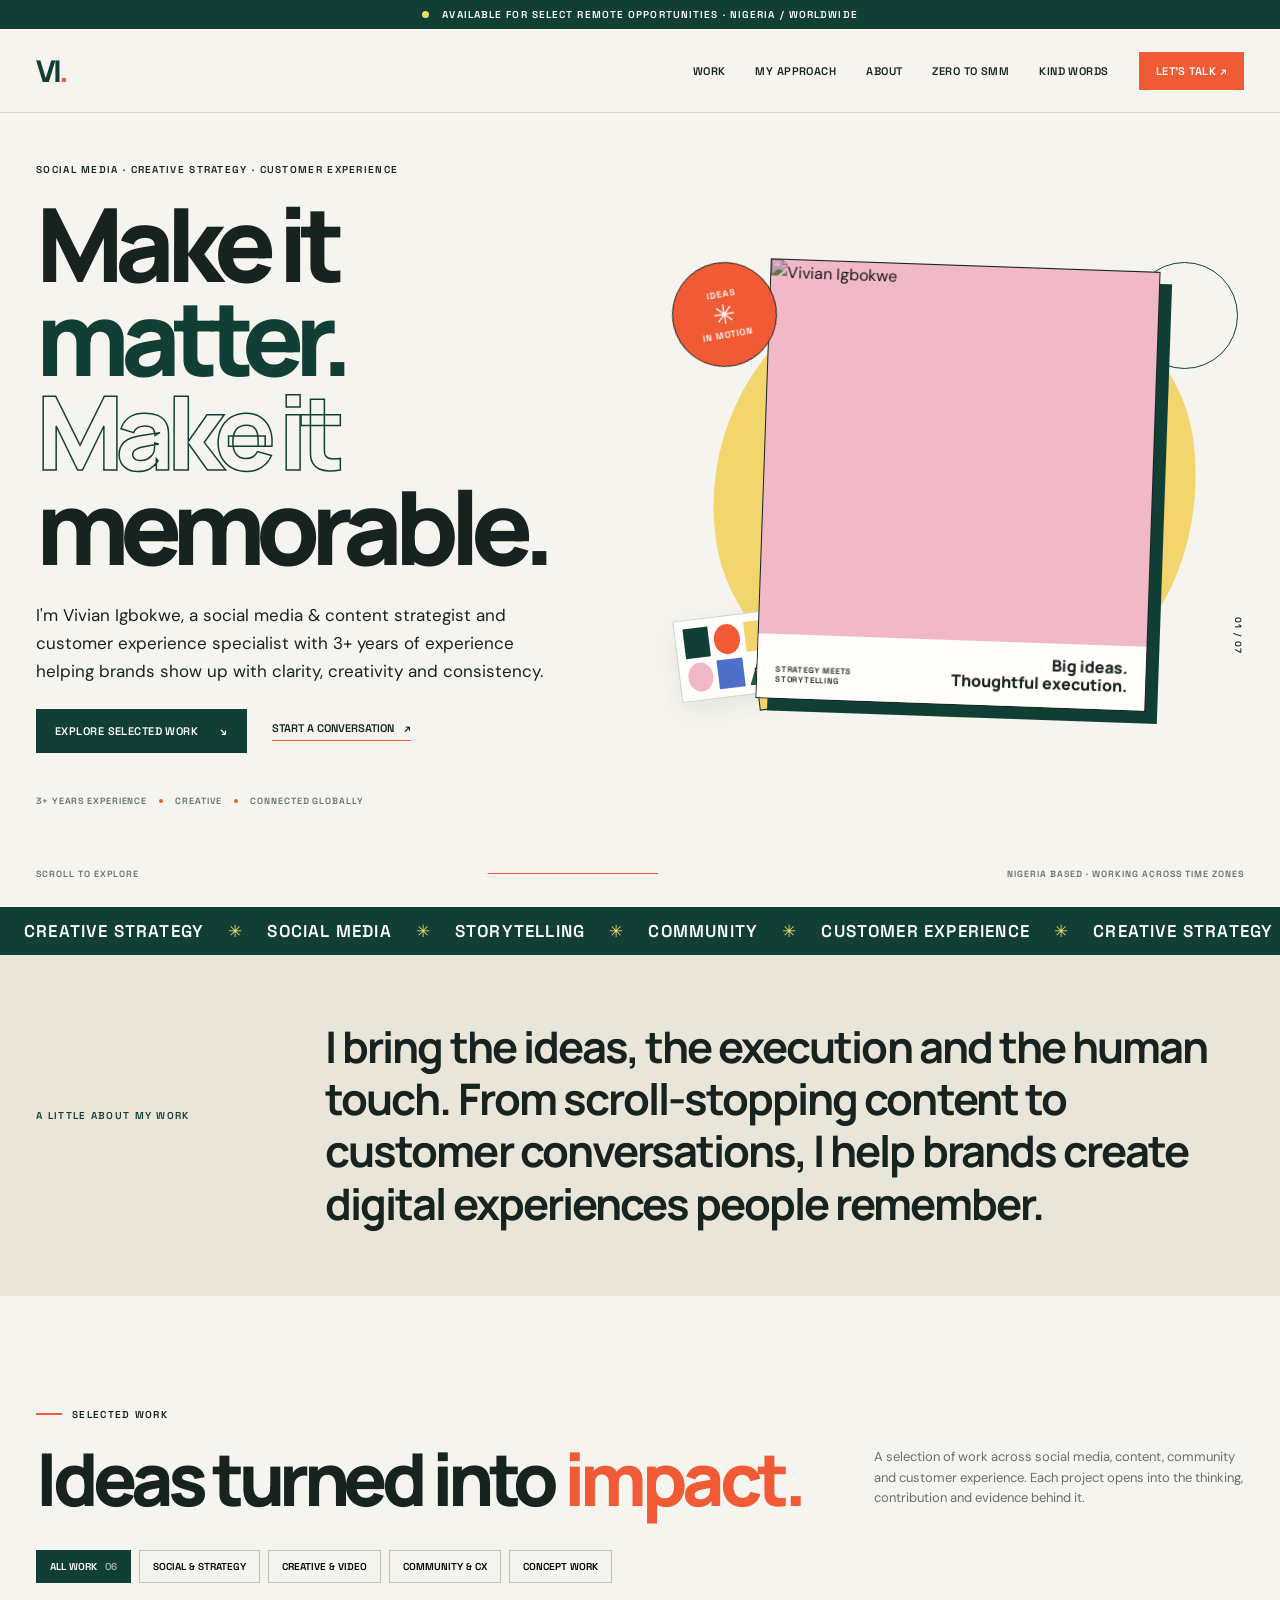
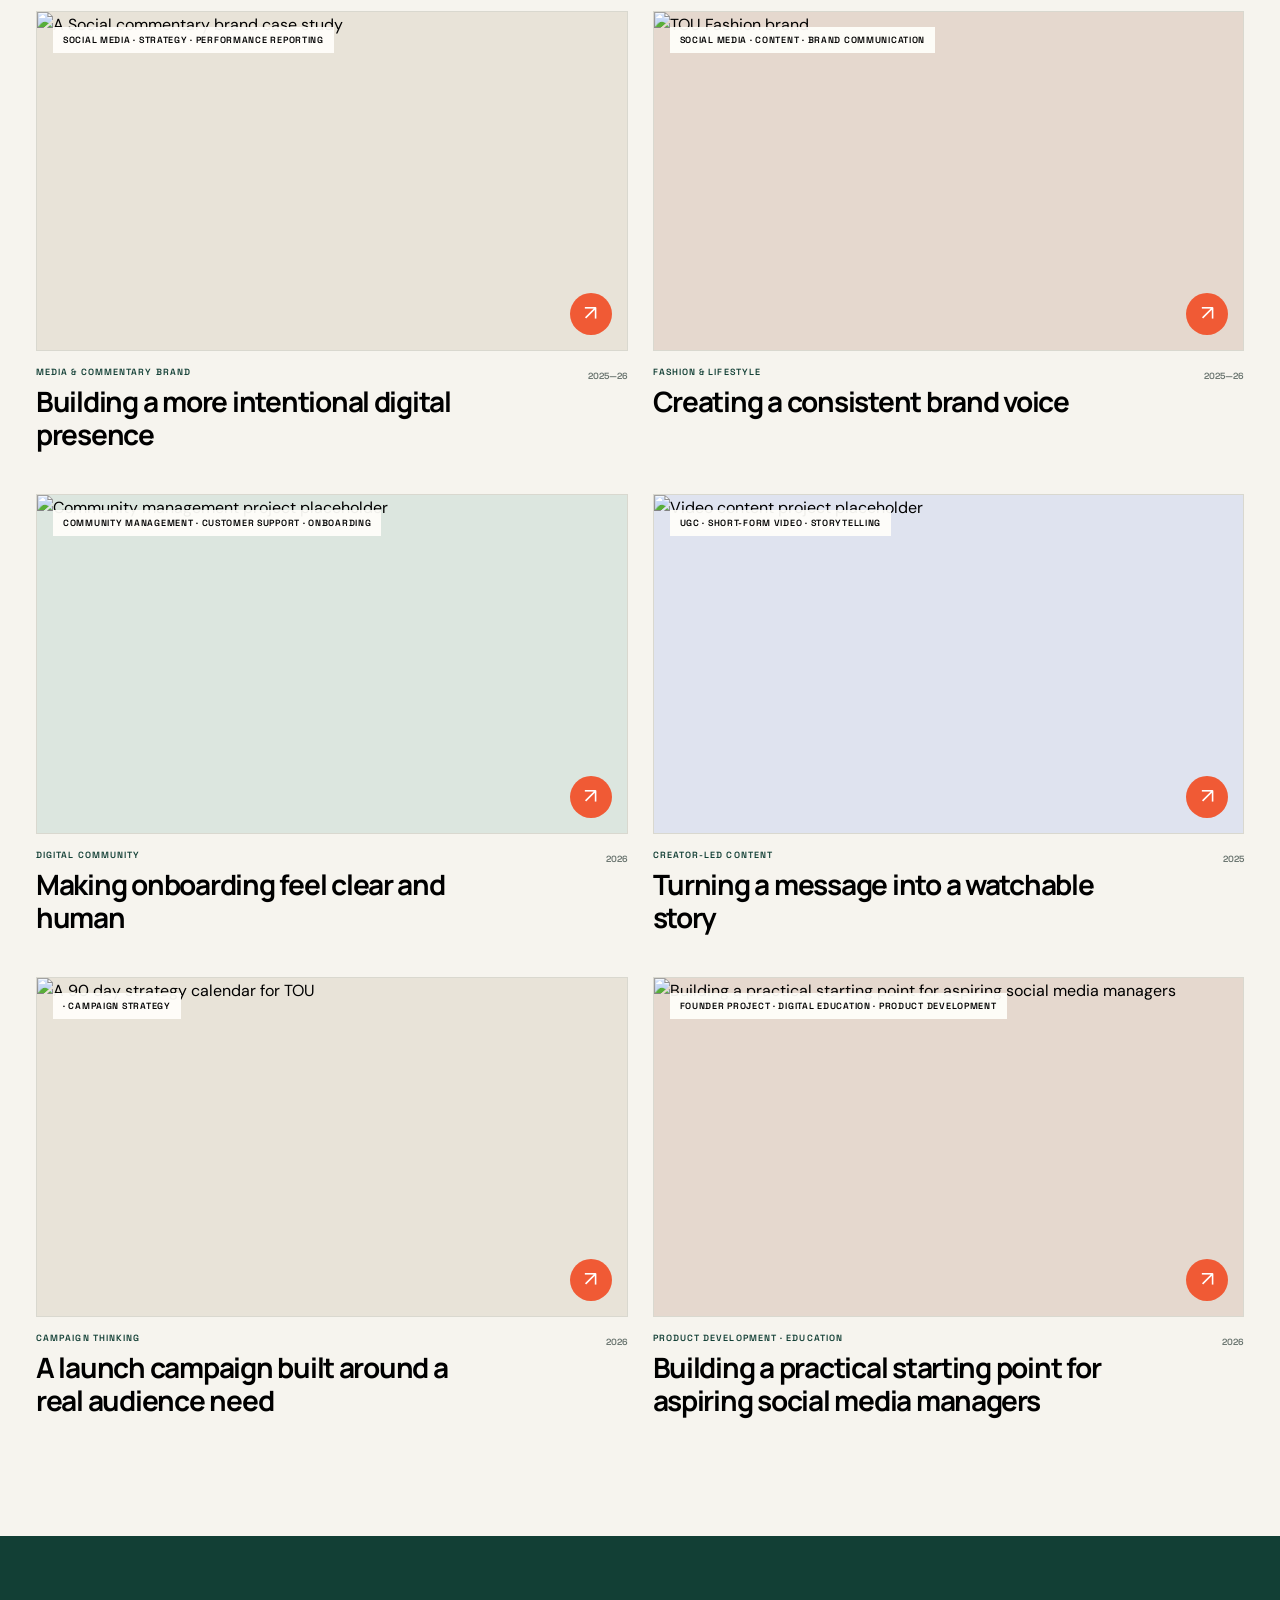
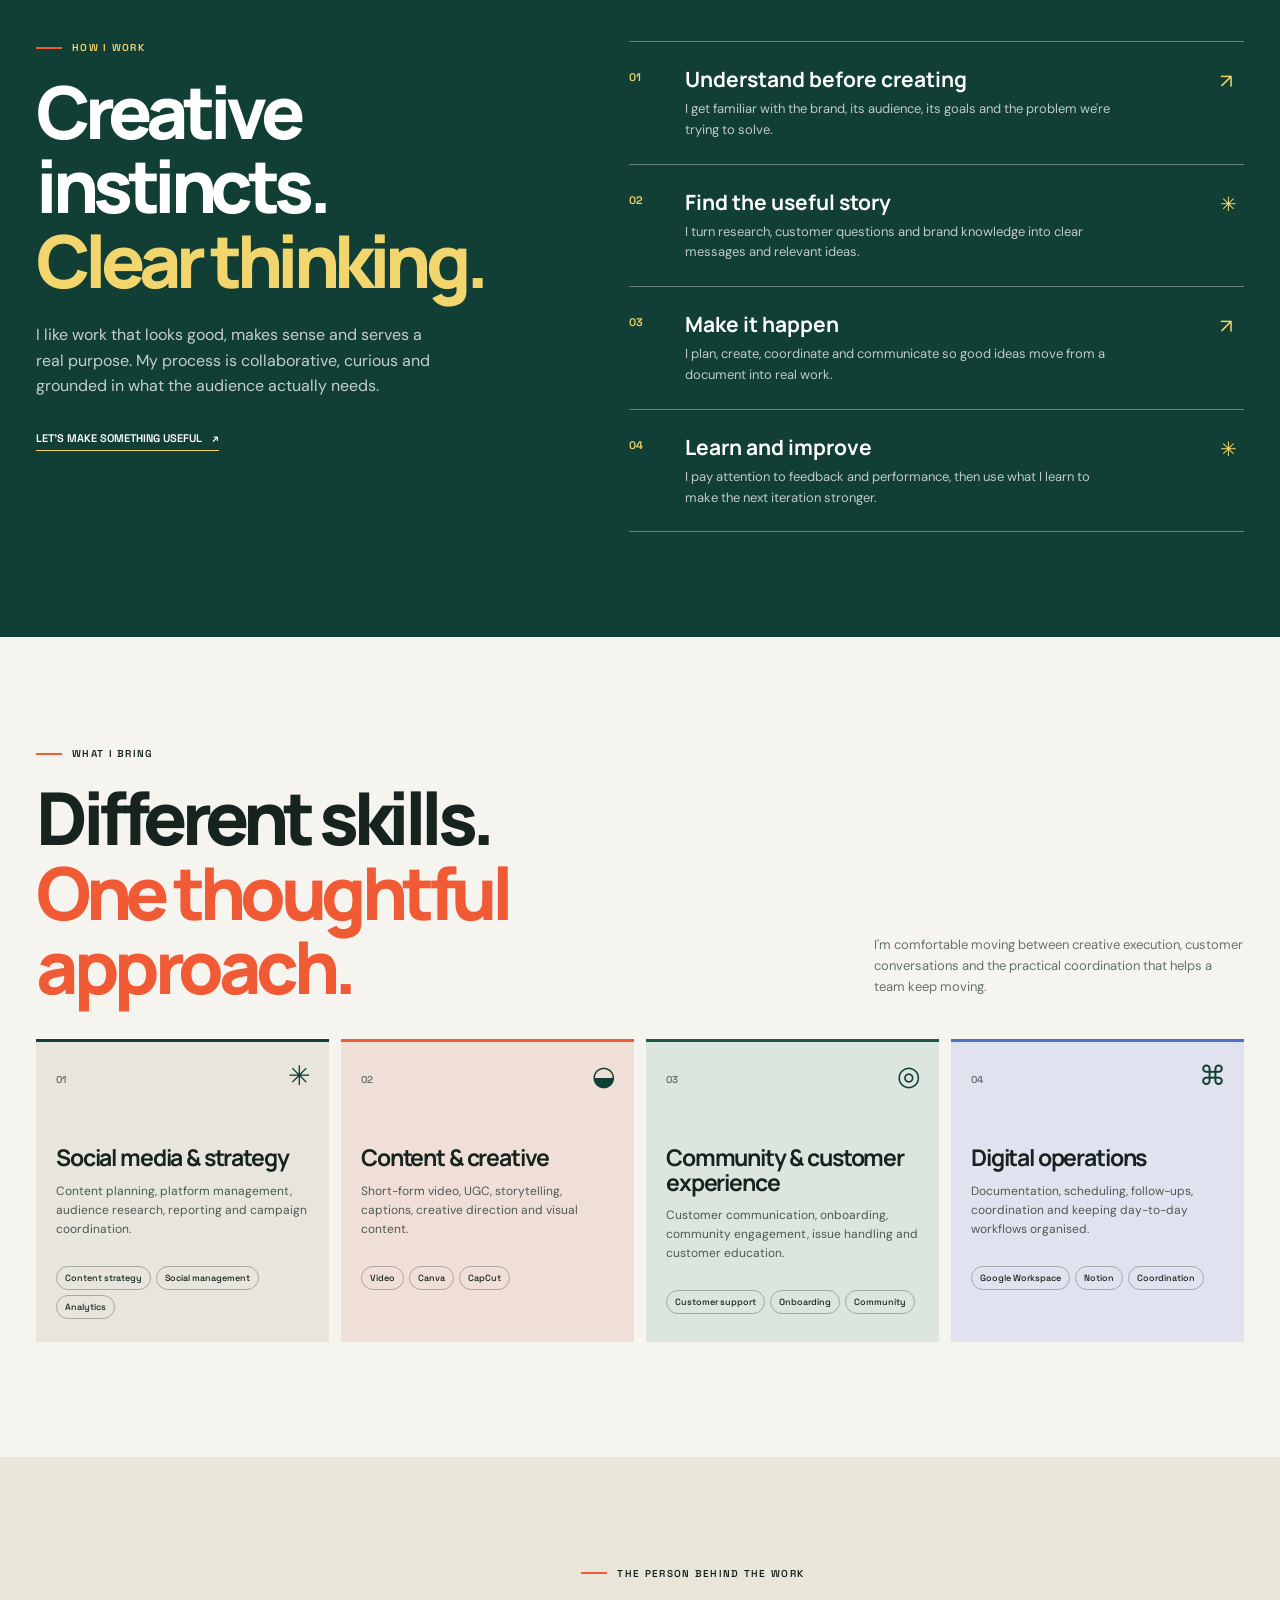
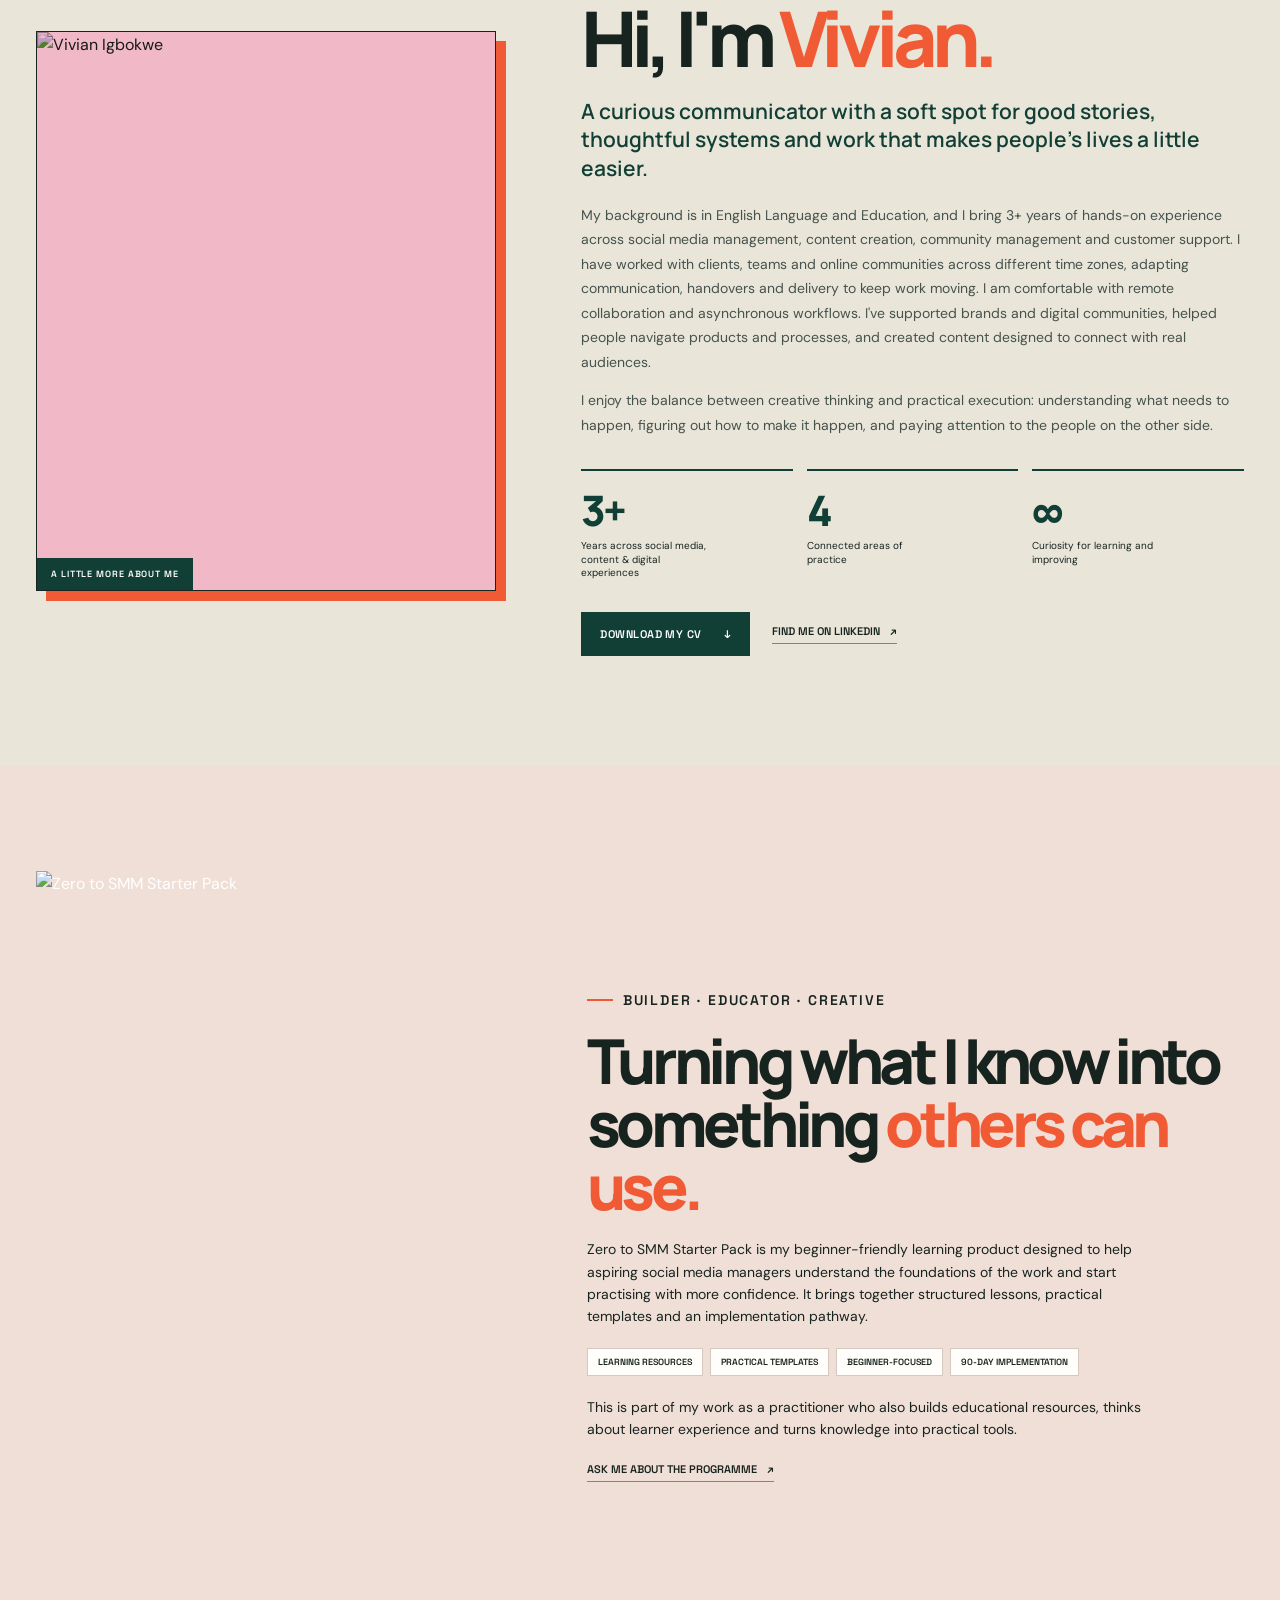
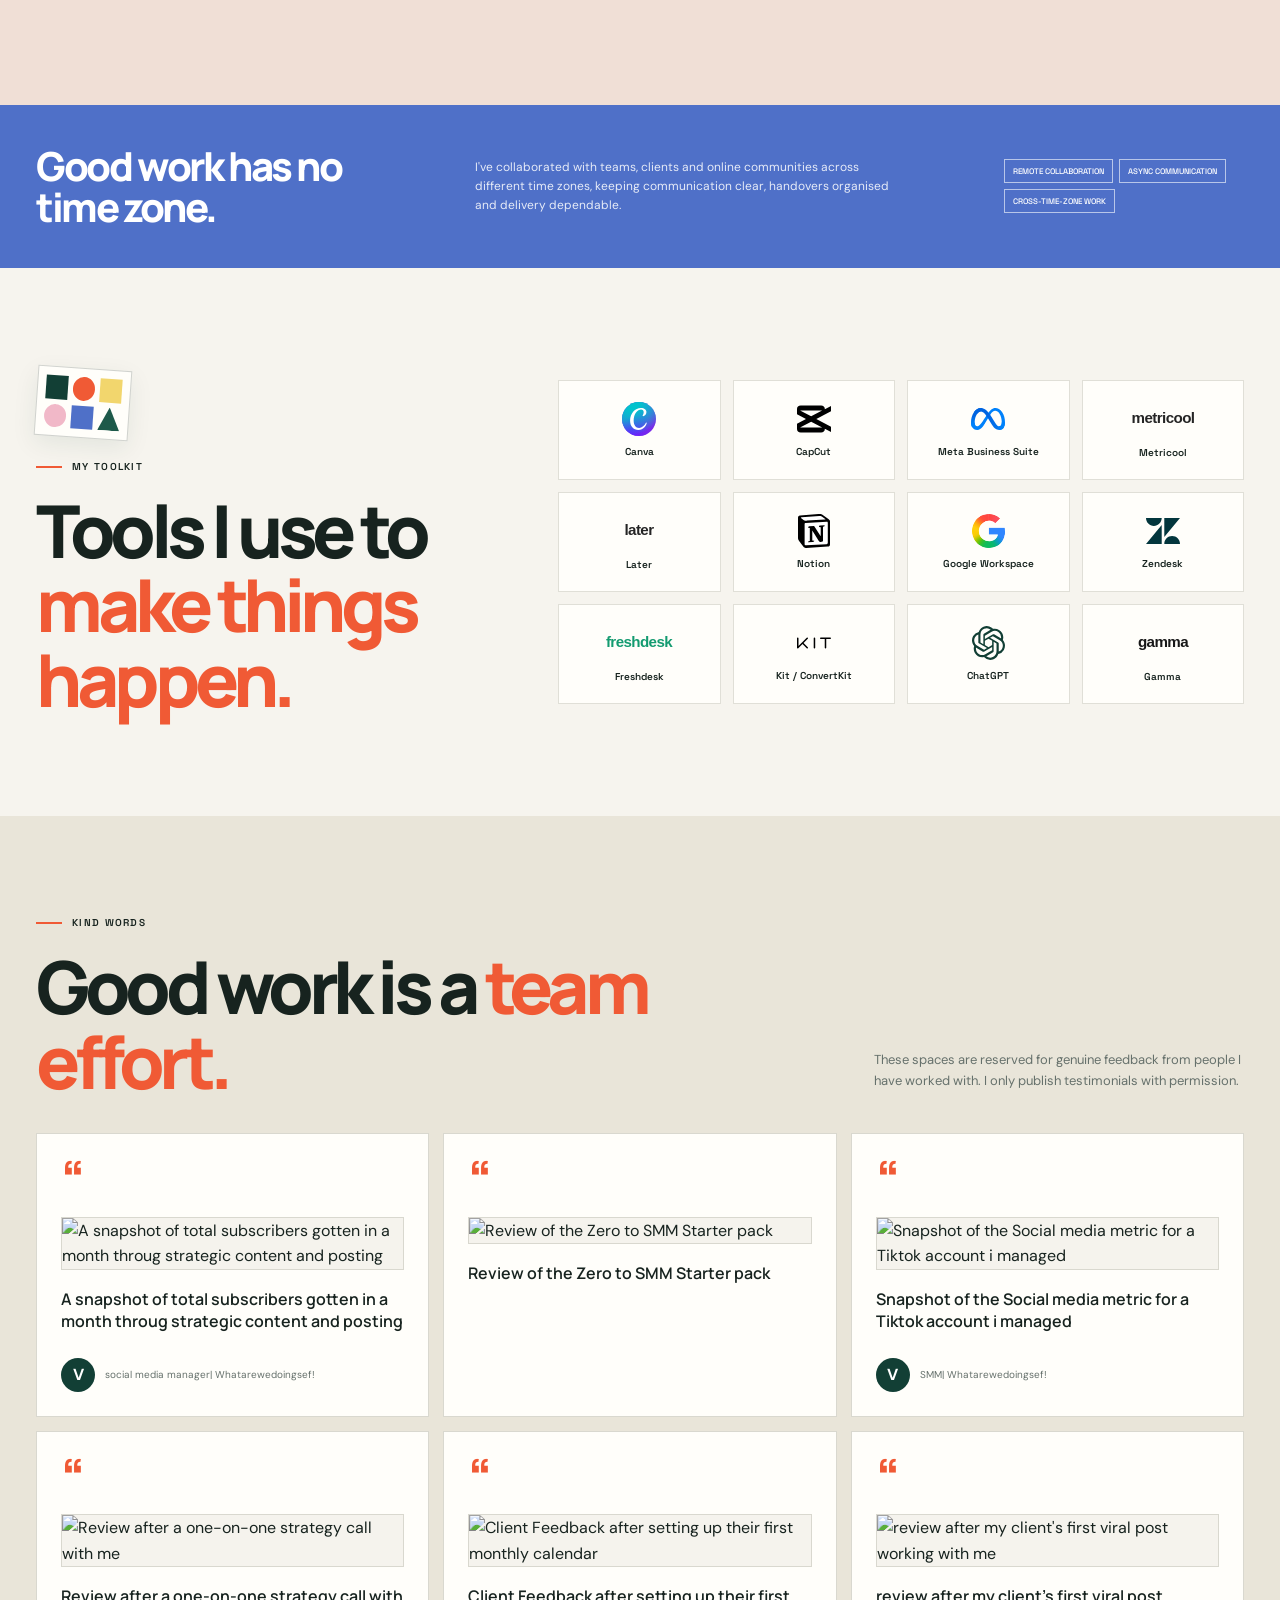
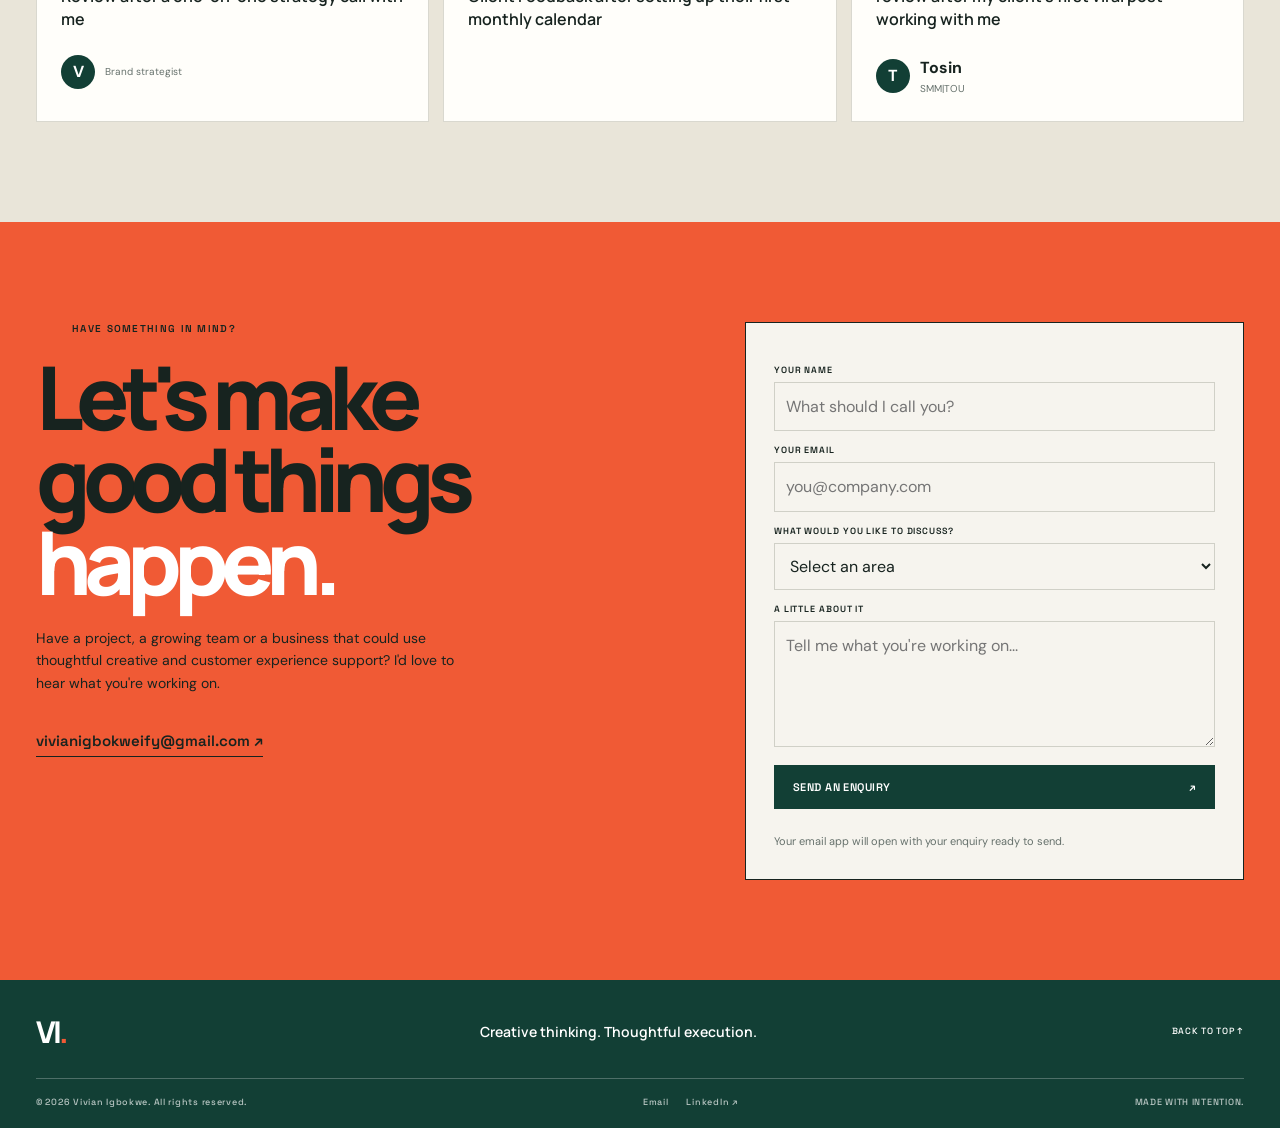
==== commit 80bd4264: "Remove Netlify-only form settings for Cloudflare hosting" ====
--- a/vivian-portfolio-new-repository/index.html
+++ b/vivian-portfolio-new-repository/index.html
@@ -147,14 +147,13 @@
     <section class="contact-section" id="contact">
       <div class="section-shell contact-layout">
         <div class="contact-copy reveal"><p class="eyebrow"><span class="eyebrow-line"></span> HAVE SOMETHING IN MIND?</p><h2>Let's make<br>good things <em>happen.</em></h2><p data-content-field="contact_intro">Have a project, a growing team or a business that could use thoughtful creative and customer experience support? I'd love to hear what you're working on.</p><a class="contact-email" href="mailto:vivianigbokweify@gmail.com">vivianigbokweify@gmail.com <span>↗</span></a></div>
-        <form class="contact-form reveal" name="portfolio-contact" method="POST" data-netlify="true" netlify-honeypot="bot-field" action="/success.html">
-          <input type="hidden" name="form-name" value="portfolio-contact">
-          <p class="hidden-field"><label>Leave this empty: <input name="bot-field"></label></p>
+        <form class="contact-form reveal" name="portfolio-contact" method="POST">
           <label for="name">Your name</label><input id="name" name="name" type="text" placeholder="What should I call you?" required>
           <label for="email">Your email</label><input id="email" name="email" type="email" placeholder="you@company.com" required>
           <label for="interest">What would you like to discuss?</label><select id="interest" name="interest" required><option value="" disabled selected>Select an area</option><option>Social media & content</option><option>Customer success & community</option><option>Creative / UGC project</option><option>Operations & coordination</option><option>Something else</option></select>
           <label for="message">A little about it</label><textarea id="message" name="message" rows="4" placeholder="Tell me what you're working on..." required></textarea>
           <button class="button button-gold" type="submit">Send an enquiry <span>↗</span></button>
+          <p class="form-note">Your email app will open with your enquiry ready to send.</p>
         </form>
       </div>
     </section>
--- a/vivian-portfolio-new-repository/assets/css/styles.css
+++ b/vivian-portfolio-new-repository/assets/css/styles.css
@@ -1,7 +1,7 @@
 
 @import url('https://fonts.googleapis.com/css2?family=DM+Sans:wght@400;500;600;700&family=Manrope:wght@400;500;600;700;800&family=Space+Grotesk:wght@400;500;600;700&display=swap');
 :root{--forest:#123f35;--forest2:#1d5949;--orange:#f05a35;--yellow:#f2d66d;--pink:#f1b8c8;--blue:#4f70c8;--paper:#f6f4ee;--white:#fffefa;--ink:#17231f;--muted:#66716c;--line:#d9d8cf;--display:'Manrope',sans-serif;--body:'DM Sans',sans-serif;--mono:'Space Grotesk',sans-serif}
-*{box-sizing:border-box}html{scroll-behavior:smooth}body{margin:0;background:var(--paper);color:var(--ink);font:16px/1.6 var(--body);overflow-x:hidden}a{color:inherit;text-decoration:none}img{max-width:100%;display:block}button,input,select,textarea{font:inherit}.section-shell{width:min(1240px,calc(100% - 72px));margin:auto}.announcement{background:var(--forest);color:#fff;padding:8px 20px;text-align:center;font:600 10px var(--mono);letter-spacing:.11em;text-transform:uppercase}.availability-dot{display:inline-block;width:7px;height:7px;border-radius:50%;background:var(--yellow);margin-right:9px}.site-header{height:84px;display:flex;align-items:center;justify-content:space-between;padding:0 max(36px,calc((100vw - 1240px)/2));border-bottom:1px solid var(--line);background:var(--paper);position:relative;z-index:20}.wordmark{font:800 30px var(--display);letter-spacing:-.1em;color:var(--forest)}.wordmark span{color:var(--orange)}.main-nav{display:flex;align-items:center;gap:30px;font:600 11px var(--mono);text-transform:uppercase;letter-spacing:.04em}.main-nav a:not(.nav-contact):hover{color:var(--orange)}.nav-contact{background:var(--orange);color:#fff;padding:12px 17px}.nav-contact:hover{background:var(--forest)}.menu-toggle{display:none;background:none;border:0}.hero{min-height:690px;display:grid;grid-template-columns:1.02fr .98fr;align-items:center;gap:40px;position:relative;padding-top:50px;padding-bottom:100px}.hero-copy{position:relative;z-index:2}.eyebrow{font:600 10px var(--mono);letter-spacing:.13em;text-transform:uppercase;margin:0 0 20px;display:flex;align-items:center;gap:10px}.eyebrow-line{height:2px;width:26px;background:var(--orange);display:inline-block}.hero h1{font:800 clamp(68px,8vw,112px)/.92 var(--display);letter-spacing:-.085em;margin:0;max-width:730px}.hero h1 .green-word{color:var(--forest)}.hero h1 .outlined{color:transparent;-webkit-text-stroke:1.5px var(--forest)}.hero-intro{font-size:17px;max-width:510px;margin:28px 0 24px;line-height:1.65}.hero-intro strong{color:var(--forest)}.hero-actions{display:flex;align-items:center;gap:25px;flex-wrap:wrap}.button{display:inline-flex;align-items:center;justify-content:space-between;gap:22px;padding:15px 19px;font:600 11px var(--mono);letter-spacing:.04em;text-transform:uppercase;border:0;cursor:pointer;transition:background .2s,transform .2s}.button:hover{transform:translateY(-3px)}.button-dark{background:var(--forest);color:white}.button-dark:hover{background:var(--orange)}.text-link{font:600 11px var(--mono);text-transform:uppercase;border-bottom:1px solid var(--orange);padding-bottom:5px}.text-link span{margin-left:7px}.hero-meta{display:flex;align-items:center;gap:12px;margin-top:42px;font:600 9px var(--mono);letter-spacing:.1em;color:var(--muted)}.hero-meta i{width:4px;height:4px;border-radius:50%;background:var(--orange)}.hero-art{height:530px;position:relative;display:flex;align-items:center;justify-content:center}.hero-art:before{content:"";position:absolute;inset:9% 8% 6% 7%;background:var(--yellow);border-radius:48% 52% 46% 54%/53% 45% 55% 47%;transform:rotate(-7deg)}.hero-art:after{content:"";position:absolute;width:105px;height:105px;border:1px solid var(--forest);border-radius:50%;right:1%;top:8%}.hero-image-frame{width:min(390px,78%);height:440px;position:relative;z-index:2;background:var(--pink);border:1px solid var(--ink);transform:rotate(2deg);overflow:hidden;box-shadow:12px 12px 0 var(--forest)}.hero-image-frame img{width:100%;height:100%;object-fit:cover;mix-blend-mode:multiply}.portrait-note{position:absolute;left:0;right:0;bottom:0;background:var(--white);padding:14px 18px;display:flex;align-items:end;justify-content:space-between;gap:12px}.portrait-note span{font:600 8px var(--mono);letter-spacing:.1em;max-width:100px}.portrait-note strong{font:800 16px/1.12 var(--display);text-align:right}.floating-stamp{position:absolute;z-index:3;left:0;top:8%;width:105px;height:105px;border-radius:50%;background:var(--orange);color:#fff;display:flex;flex-direction:column;align-items:center;justify-content:center;border:1px solid var(--ink);transform:rotate(-10deg);font:600 9px var(--mono);letter-spacing:.1em}.floating-stamp b{font:27px var(--body);line-height:1.1}.hero-index{position:absolute;right:0;bottom:18%;writing-mode:vertical-rl;font:600 9px var(--mono);letter-spacing:.15em}.hero-bottom{position:absolute;bottom:27px;left:0;right:0;display:flex;align-items:center;justify-content:space-between;font:600 9px var(--mono);letter-spacing:.11em;color:var(--muted)}.scroll-line{height:1px;background:var(--orange);flex:1;max-width:170px;margin:0 18px}.ticker{background:var(--forest);color:#fff;white-space:nowrap;overflow:hidden;padding:13px 0;font:600 17px var(--mono);letter-spacing:.07em}.ticker-track{display:inline-block;min-width:200%;animation:marquee 30s linear infinite}.ticker span{margin:0 24px}.ticker b{color:var(--yellow);font-weight:400}@keyframes marquee{to{transform:translateX(-50%)}}.intro-band{background:#e9e5d9;padding:66px 0}.intro-grid{display:grid;grid-template-columns:.42fr 1.58fr;gap:45px}.intro-grid .eyebrow{color:var(--forest)}.intro-statement{font:700 clamp(27px,3.4vw,44px)/1.2 var(--display);letter-spacing:-.045em;margin:0;max-width:950px}.intro-statement em{font-style:normal;color:var(--forest)}.work-section{padding-top:112px;padding-bottom:120px}.section-heading{display:flex;justify-content:space-between;align-items:end;gap:55px;margin-bottom:35px}.section-heading h2,.approach-heading h2,.tools-intro h2{font:800 clamp(46px,5.7vw,76px)/1.02 var(--display);letter-spacing:-.075em;margin:0}.section-heading h2 em,.approach-heading h2 em,.tools-intro h2 em{font-style:normal;color:var(--orange)}.section-heading>p{max-width:370px;font-size:13px;color:var(--muted);margin:0 0 6px}.filter-row{display:flex;flex-wrap:wrap;gap:8px;margin-bottom:28px}.filter-button{padding:9px 13px;border:1px solid #bfc3bb;background:transparent;font:600 10px var(--mono);text-transform:uppercase;cursor:pointer}.filter-button.active,.filter-button:hover{background:var(--forest);color:white;border-color:var(--forest)}.filter-button span{opacity:.6;margin-left:5px}.project-grid{display:grid;grid-template-columns:1fr 1fr;gap:44px 25px}.project-card{min-width:0}.project-card[hidden]{display:none}.project-open{display:block;width:100%;padding:0;border:0;background:none;text-align:left;cursor:pointer}.project-visual{height:340px;position:relative;overflow:hidden;background:#e8e3d8;border:1px solid var(--line);transition:transform .25s,box-shadow .25s}.project-card:nth-child(4n+1) .project-visual{background:#e8e3d8}.project-card:nth-child(4n+2) .project-visual{background:#e5d8ce}.project-card:nth-child(4n+3) .project-visual{background:#dce6df}.project-card:nth-child(4n) .project-visual{background:#dfe3ef}.project-visual img{width:100%;height:100%;object-fit:cover}.project-open:hover .project-visual{transform:translateY(-5px);box-shadow:0 12px 26px rgba(18,63,53,.12)}.visual-label{position:absolute;left:16px;top:15px;background:rgba(255,254,250,.94);padding:7px 10px;font:600 9px var(--mono);letter-spacing:.08em}.project-arrow{position:absolute;right:15px;bottom:15px;width:42px;height:42px;border-radius:50%;display:grid;place-items:center;background:var(--orange);color:white;font-size:21px}.project-info{display:flex;justify-content:space-between;gap:18px;padding:15px 0 0}.project-client{font:600 9px var(--mono);letter-spacing:.12em;color:var(--forest);margin:0 0 7px}.project-info h3{font:700 clamp(20px,2.3vw,28px)/1.16 var(--display);letter-spacing:-.045em;margin:0;max-width:460px}.project-year{font:600 9px var(--mono);white-space:nowrap;padding-top:4px;color:var(--muted)}.work-footnote,.small-note,.form-note{font-size:11px;color:var(--muted);margin-top:24px}.approach-section{background:var(--forest);color:#fff;padding:105px 0}.approach-layout{display:grid;grid-template-columns:.9fr 1.1fr;gap:90px}.approach-heading .eyebrow{color:var(--yellow)}.approach-heading h2{color:white}.approach-heading h2 em{color:var(--yellow)}.approach-heading p:not(.eyebrow){max-width:400px;color:rgba(255,255,255,.75);margin:25px 0}.approach-heading .text-link{border-color:var(--yellow)}.steps-list{border-top:1px solid rgba(255,255,255,.35)}.step{display:grid;grid-template-columns:40px 1fr 24px;gap:16px;padding:23px 0;border-bottom:1px solid rgba(255,255,255,.35)}.step-number{font:600 11px var(--mono);color:var(--yellow);padding-top:5px}.step h3{font:700 21px var(--display);margin:0 0 6px}.step p{font-size:13px;color:rgba(255,255,255,.72);margin:0;max-width:440px}.step-symbol{color:var(--yellow);font-size:20px}.capabilities-section{padding-top:110px;padding-bottom:115px}.capability-grid{display:grid;grid-template-columns:repeat(4,1fr);gap:12px}.capability-card{min-height:290px;padding:23px 20px;background:#e7e5dc;border-top:3px solid var(--forest);position:relative;transition:transform .2s}.capability-card:nth-child(2){background:#f0dfd6;border-color:var(--orange)}.capability-card:nth-child(3){background:#dce6df;border-color:var(--forest2)}.capability-card:nth-child(4){background:#e0e3ef;border-color:var(--blue)}.capability-card:hover{transform:translateY(-5px)}.cap-number{font:600 10px var(--mono);color:var(--muted)}.cap-icon{position:absolute;right:18px;top:12px;font-size:27px;color:var(--forest)}.capability-card h3{font:700 23px/1.06 var(--display);letter-spacing:-.05em;margin:55px 0 12px}.capability-card p{font-size:12px;color:#4d5953;min-height:72px}.tag-list{display:flex;flex-wrap:wrap;gap:5px}.tag-list span{font:500 9px var(--mono);padding:5px 8px;border:1px solid rgba(23,35,31,.3);border-radius:30px}.about-section{background:#e9e5d9;padding:110px 0}.about-layout{display:grid;grid-template-columns:.82fr 1.18fr;gap:85px;align-items:center}.about-image{height:560px;background:var(--pink);position:relative;border:1px solid var(--ink);transform:rotate(-1.5deg);box-shadow:10px 10px 0 var(--orange)}.about-image img{width:100%;height:100%;object-fit:cover;mix-blend-mode:multiply}.image-caption{position:absolute;left:0;bottom:0;padding:10px 14px;background:var(--forest);color:#fff;font:600 9px var(--mono);letter-spacing:.1em}.about-copy h2{font:800 clamp(54px,6vw,78px)/.98 var(--display);letter-spacing:-.08em;margin:0 0 22px}.about-copy h2 em{font-style:normal;color:var(--orange)}.about-copy>p:not(.eyebrow){font-size:14px;line-height:1.75;color:#46534d}.about-lead{font:600 21px/1.35 var(--display)!important;color:var(--forest)!important}.about-facts{display:grid;grid-template-columns:repeat(3,1fr);gap:14px;margin:32px 0}.about-facts div{border-top:2px solid var(--forest);padding-top:10px}.about-facts strong{display:block;font:800 42px var(--display);letter-spacing:-.07em;color:var(--forest)}.about-facts span{font-size:10px;line-height:1.35;display:block;max-width:135px}.about-links{display:flex;align-items:center;gap:22px;flex-wrap:wrap}.button-light{background:var(--forest);color:white}.button-light:hover{background:var(--orange)}.achievement-section{padding:105px 0;background:#f0dfd6}.achievement-layout{display:grid;grid-template-columns:.85fr 1.15fr;gap:65px;align-items:center}.achievement-visual{min-height:350px;background:var(--forest);color:#fff;padding:32px;position:relative;overflow:hidden}.achievement-visual:after{content:"SMM";position:absolute;right:-15px;bottom:-58px;font:800 175px var(--display);letter-spacing:-.12em;color:rgba(242,214,109,.95)}.pack-label{font:600 9px var(--mono);letter-spacing:.13em}.achievement-visual h3{position:relative;z-index:2;font:800 clamp(42px,5vw,64px)/.93 var(--display);letter-spacing:-.08em;margin:75px 0 0}.achievement-copy h2{font:800 clamp(40px,5vw,62px)/1.02 var(--display);letter-spacing:-.07em;margin:0 0 20px}.achievement-copy h2 em{font-style:normal;color:var(--orange)}.achievement-copy p{font-size:14px;max-width:580px}.achievement-points{display:flex;flex-wrap:wrap;gap:7px;margin:20px 0}.achievement-points span{background:var(--white);border:1px solid #d5c8bf;padding:7px 10px;font:600 9px var(--mono);text-transform:uppercase}.timezone-band{background:var(--blue);color:white;padding:40px 0}.timezone-inner{display:flex;justify-content:space-between;align-items:center;gap:30px}.timezone-inner h3{font:800 clamp(26px,3.5vw,40px)/1.04 var(--display);letter-spacing:-.06em;margin:0;max-width:330px}.timezone-inner p{font-size:12px;max-width:420px;margin:0;color:rgba(255,255,255,.86)}.timezone-pills{display:flex;flex-wrap:wrap;gap:6px;max-width:240px}.timezone-pills span{border:1px solid rgba(255,255,255,.6);padding:6px 8px;font:500 8px var(--mono)}.tools-section{padding-top:100px;padding-bottom:100px;display:grid;grid-template-columns:.8fr 1.2fr;gap:65px;align-items:center}.tools-cloud{display:flex;flex-wrap:wrap;gap:9px}.tools-cloud span{padding:11px 14px;background:#e5e3d9;border:1px solid #d1d0c6;font:600 11px var(--mono)}.tools-cloud span:nth-child(3n+1){background:#e9d8d0}.tools-cloud span:nth-child(3n+2){background:#dce6df}.testimonials-section{background:#e9e5d9;padding:100px 0}.testimonial-grid{display:grid;grid-template-columns:repeat(3,1fr);gap:14px}.testimonial-card{background:var(--white);border:1px solid var(--line);padding:24px;min-height:245px;position:relative;margin:0}.testimonial-featured{background:#dce6df;transform:translateY(-10px)}.quote-mark{font:800 50px var(--display);line-height:.8;color:var(--orange)}.testimonial-card p{font:600 16px/1.4 var(--display);margin:18px 0 25px}.testimonial-card footer{display:flex;align-items:center;gap:10px}.avatar-initial{width:34px;height:34px;border-radius:50%;background:var(--forest);color:white;display:grid;place-items:center;font-weight:700}.testimonial-card footer strong,.testimonial-card footer small{display:block}.testimonial-card footer small{font-size:10px;color:var(--muted)}.placeholder-label{position:absolute;right:12px;top:12px;font:600 8px var(--mono);letter-spacing:.06em;color:#9a6657}.contact-section{background:var(--orange);padding:100px 0}.contact-layout{display:grid;grid-template-columns:1fr .8fr;gap:85px}.contact-copy h2{font:800 clamp(58px,7vw,88px)/.94 var(--display);letter-spacing:-.09em;margin:0 0 24px}.contact-copy h2 em{font-style:normal;color:#fff}.contact-copy>p:not(.eyebrow){max-width:450px;font-size:14px}.contact-email{display:inline-block;margin-top:23px;font:600 15px var(--mono);border-bottom:1px solid var(--ink);padding-bottom:6px}.contact-form{background:var(--paper);padding:28px;border:1px solid var(--ink);display:flex;flex-direction:column}.contact-form label{font:600 9px var(--mono);letter-spacing:.1em;text-transform:uppercase;margin:13px 0 6px}.contact-form input,.contact-form select,.contact-form textarea{background:transparent;border:1px solid #d0d0c7;padding:11px;color:var(--ink);outline:none}.contact-form input:focus,.contact-form select:focus,.contact-form textarea:focus{border-color:var(--forest)}.button-gold{margin-top:18px;background:var(--forest);color:white}.button-gold:hover{background:var(--blue)}.hidden-field{display:none}.form-note{margin-bottom:0}.site-footer{background:var(--forest);color:#fff;padding:28px 0 20px}.footer-top,.footer-bottom{display:flex;align-items:center;justify-content:space-between;gap:20px}.wordmark-footer{color:white}.footer-top p{font:600 14px var(--display)}.back-top,.footer-bottom{font:500 9px var(--mono);letter-spacing:.08em}.footer-bottom{border-top:1px solid rgba(255,255,255,.25);padding-top:17px;margin-top:23px;color:rgba(255,255,255,.7)}.footer-bottom div{display:flex;gap:18px}.footer-bottom a:hover{color:var(--yellow)}.project-dialog{width:min(760px,calc(100% - 28px));max-height:88vh;border:1px solid var(--ink);padding:0;background:var(--paper);color:var(--ink);box-shadow:0 20px 60px rgba(0,0,0,.25)}.project-dialog::backdrop{background:rgba(12,35,29,.75);backdrop-filter:blur(3px)}.dialog-close{position:sticky;top:10px;float:right;margin:10px 10px 0 0;border:1px solid var(--ink);background:var(--yellow);width:36px;height:36px;font-size:23px;cursor:pointer}.dialog-content{padding:58px 50px 40px}.dialog-kicker{font:600 9px var(--mono);letter-spacing:.13em;color:var(--forest)}.dialog-content h2{font:800 45px/1 var(--display);letter-spacing:-.07em;margin:14px 0}.dialog-summary{font:600 19px/1.4 var(--display);max-width:600px}.dialog-content section{border-top:1px solid var(--line);padding-top:15px;margin-top:22px}.dialog-content section h3{font:700 17px var(--display);margin:0 0 6px}.dialog-content section p{font-size:13px;margin:0}.dialog-note{background:#e9e5d9;padding:13px;margin-top:22px;font-size:11px}.reveal{opacity:0;transform:translateY(18px);transition:opacity .6s ease,transform .6s ease}.reveal.visible{opacity:1;transform:none}
+*{box-sizing:border-box}html{scroll-behavior:smooth}body{margin:0;background:var(--paper);color:var(--ink);font:16px/1.6 var(--body);overflow-x:hidden}a{color:inherit;text-decoration:none}img{max-width:100%;display:block}button,input,select,textarea{font:inherit}.section-shell{width:min(1240px,calc(100% - 72px));margin:auto}.announcement{background:var(--forest);color:#fff;padding:8px 20px;text-align:center;font:600 10px var(--mono);letter-spacing:.11em;text-transform:uppercase}.availability-dot{display:inline-block;width:7px;height:7px;border-radius:50%;background:var(--yellow);margin-right:9px}.site-header{height:84px;display:flex;align-items:center;justify-content:space-between;padding:0 max(36px,calc((100vw - 1240px)/2));border-bottom:1px solid var(--line);background:var(--paper);position:relative;z-index:20}.wordmark{font:800 30px var(--display);letter-spacing:-.1em;color:var(--forest)}.wordmark span{color:var(--orange)}.main-nav{display:flex;align-items:center;gap:30px;font:600 11px var(--mono);text-transform:uppercase;letter-spacing:.04em}.main-nav a:not(.nav-contact):hover{color:var(--orange)}.nav-contact{background:var(--orange);color:#fff;padding:12px 17px}.nav-contact:hover{background:var(--forest)}.menu-toggle{display:none;background:none;border:0}.hero{min-height:690px;display:grid;grid-template-columns:1.02fr .98fr;align-items:center;gap:40px;position:relative;padding-top:50px;padding-bottom:100px}.hero-copy{position:relative;z-index:2}.eyebrow{font:600 10px var(--mono);letter-spacing:.13em;text-transform:uppercase;margin:0 0 20px;display:flex;align-items:center;gap:10px}.eyebrow-line{height:2px;width:26px;background:var(--orange);display:inline-block}.hero h1{font:800 clamp(68px,8vw,112px)/.92 var(--display);letter-spacing:-.085em;margin:0;max-width:730px}.hero h1 .green-word{color:var(--forest)}.hero h1 .outlined{color:transparent;-webkit-text-stroke:1.5px var(--forest)}.hero-intro{font-size:17px;max-width:510px;margin:28px 0 24px;line-height:1.65}.hero-intro strong{color:var(--forest)}.hero-actions{display:flex;align-items:center;gap:25px;flex-wrap:wrap}.button{display:inline-flex;align-items:center;justify-content:space-between;gap:22px;padding:15px 19px;font:600 11px var(--mono);letter-spacing:.04em;text-transform:uppercase;border:0;cursor:pointer;transition:background .2s,transform .2s}.button:hover{transform:translateY(-3px)}.button-dark{background:var(--forest);color:white}.button-dark:hover{background:var(--orange)}.text-link{font:600 11px var(--mono);text-transform:uppercase;border-bottom:1px solid var(--orange);padding-bottom:5px}.text-link span{margin-left:7px}.hero-meta{display:flex;align-items:center;gap:12px;margin-top:42px;font:600 9px var(--mono);letter-spacing:.1em;color:var(--muted)}.hero-meta i{width:4px;height:4px;border-radius:50%;background:var(--orange)}.hero-art{height:530px;position:relative;display:flex;align-items:center;justify-content:center}.hero-art:before{content:"";position:absolute;inset:9% 8% 6% 7%;background:var(--yellow);border-radius:48% 52% 46% 54%/53% 45% 55% 47%;transform:rotate(-7deg)}.hero-art:after{content:"";position:absolute;width:105px;height:105px;border:1px solid var(--forest);border-radius:50%;right:1%;top:8%}.hero-image-frame{width:min(390px,78%);height:440px;position:relative;z-index:2;background:var(--pink);border:1px solid var(--ink);transform:rotate(2deg);overflow:hidden;box-shadow:12px 12px 0 var(--forest)}.hero-image-frame img{width:100%;height:100%;object-fit:cover;mix-blend-mode:multiply}.portrait-note{position:absolute;left:0;right:0;bottom:0;background:var(--white);padding:14px 18px;display:flex;align-items:end;justify-content:space-between;gap:12px}.portrait-note span{font:600 8px var(--mono);letter-spacing:.1em;max-width:100px}.portrait-note strong{font:800 16px/1.12 var(--display);text-align:right}.floating-stamp{position:absolute;z-index:3;left:0;top:8%;width:105px;height:105px;border-radius:50%;background:var(--orange);color:#fff;display:flex;flex-direction:column;align-items:center;justify-content:center;border:1px solid var(--ink);transform:rotate(-10deg);font:600 9px var(--mono);letter-spacing:.1em}.floating-stamp b{font:27px var(--body);line-height:1.1}.hero-index{position:absolute;right:0;bottom:18%;writing-mode:vertical-rl;font:600 9px var(--mono);letter-spacing:.15em}.hero-bottom{position:absolute;bottom:27px;left:0;right:0;display:flex;align-items:center;justify-content:space-between;font:600 9px var(--mono);letter-spacing:.11em;color:var(--muted)}.scroll-line{height:1px;background:var(--orange);flex:1;max-width:170px;margin:0 18px}.ticker{background:var(--forest);color:#fff;white-space:nowrap;overflow:hidden;padding:13px 0;font:600 17px var(--mono);letter-spacing:.07em}.ticker-track{display:inline-block;min-width:200%;animation:marquee 30s linear infinite}.ticker span{margin:0 24px}.ticker b{color:var(--yellow);font-weight:400}@keyframes marquee{to{transform:translateX(-50%)}}.intro-band{background:#e9e5d9;padding:66px 0}.intro-grid{display:grid;grid-template-columns:.42fr 1.58fr;gap:45px}.intro-grid .eyebrow{color:var(--forest)}.intro-statement{font:700 clamp(27px,3.4vw,44px)/1.2 var(--display);letter-spacing:-.045em;margin:0;max-width:950px}.intro-statement em{font-style:normal;color:var(--forest)}.work-section{padding-top:112px;padding-bottom:120px}.section-heading{display:flex;justify-content:space-between;align-items:end;gap:55px;margin-bottom:35px}.section-heading h2,.approach-heading h2,.tools-intro h2{font:800 clamp(46px,5.7vw,76px)/1.02 var(--display);letter-spacing:-.075em;margin:0}.section-heading h2 em,.approach-heading h2 em,.tools-intro h2 em{font-style:normal;color:var(--orange)}.section-heading>p{max-width:370px;font-size:13px;color:var(--muted);margin:0 0 6px}.filter-row{display:flex;flex-wrap:wrap;gap:8px;margin-bottom:28px}.filter-button{padding:9px 13px;border:1px solid #bfc3bb;background:transparent;font:600 10px var(--mono);text-transform:uppercase;cursor:pointer}.filter-button.active,.filter-button:hover{background:var(--forest);color:white;border-color:var(--forest)}.filter-button span{opacity:.6;margin-left:5px}.project-grid{display:grid;grid-template-columns:1fr 1fr;gap:44px 25px}.project-card{min-width:0}.project-card[hidden]{display:none}.project-open{display:block;width:100%;padding:0;border:0;background:none;text-align:left;cursor:pointer}.project-visual{height:340px;position:relative;overflow:hidden;background:#e8e3d8;border:1px solid var(--line);transition:transform .25s,box-shadow .25s}.project-card:nth-child(4n+1) .project-visual{background:#e8e3d8}.project-card:nth-child(4n+2) .project-visual{background:#e5d8ce}.project-card:nth-child(4n+3) .project-visual{background:#dce6df}.project-card:nth-child(4n) .project-visual{background:#dfe3ef}.project-visual img{width:100%;height:100%;object-fit:cover}.project-open:hover .project-visual{transform:translateY(-5px);box-shadow:0 12px 26px rgba(18,63,53,.12)}.visual-label{position:absolute;left:16px;top:15px;background:rgba(255,254,250,.94);padding:7px 10px;font:600 9px var(--mono);letter-spacing:.08em}.project-arrow{position:absolute;right:15px;bottom:15px;width:42px;height:42px;border-radius:50%;display:grid;place-items:center;background:var(--orange);color:white;font-size:21px}.project-info{display:flex;justify-content:space-between;gap:18px;padding:15px 0 0}.project-client{font:600 9px var(--mono);letter-spacing:.12em;color:var(--forest);margin:0 0 7px}.project-info h3{font:700 clamp(20px,2.3vw,28px)/1.16 var(--display);letter-spacing:-.045em;margin:0;max-width:460px}.project-year{font:600 9px var(--mono);white-space:nowrap;padding-top:4px;color:var(--muted)}.work-footnote,.small-note,.form-note{font-size:11px;color:var(--muted);margin-top:24px}.approach-section{background:var(--forest);color:#fff;padding:105px 0}.approach-layout{display:grid;grid-template-columns:.9fr 1.1fr;gap:90px}.approach-heading .eyebrow{color:var(--yellow)}.approach-heading h2{color:white}.approach-heading h2 em{color:var(--yellow)}.approach-heading p:not(.eyebrow){max-width:400px;color:rgba(255,255,255,.75);margin:25px 0}.approach-heading .text-link{border-color:var(--yellow)}.steps-list{border-top:1px solid rgba(255,255,255,.35)}.step{display:grid;grid-template-columns:40px 1fr 24px;gap:16px;padding:23px 0;border-bottom:1px solid rgba(255,255,255,.35)}.step-number{font:600 11px var(--mono);color:var(--yellow);padding-top:5px}.step h3{font:700 21px var(--display);margin:0 0 6px}.step p{font-size:13px;color:rgba(255,255,255,.72);margin:0;max-width:440px}.step-symbol{color:var(--yellow);font-size:20px}.capabilities-section{padding-top:110px;padding-bottom:115px}.capability-grid{display:grid;grid-template-columns:repeat(4,1fr);gap:12px}.capability-card{min-height:290px;padding:23px 20px;background:#e7e5dc;border-top:3px solid var(--forest);position:relative;transition:transform .2s}.capability-card:nth-child(2){background:#f0dfd6;border-color:var(--orange)}.capability-card:nth-child(3){background:#dce6df;border-color:var(--forest2)}.capability-card:nth-child(4){background:#e0e3ef;border-color:var(--blue)}.capability-card:hover{transform:translateY(-5px)}.cap-number{font:600 10px var(--mono);color:var(--muted)}.cap-icon{position:absolute;right:18px;top:12px;font-size:27px;color:var(--forest)}.capability-card h3{font:700 23px/1.06 var(--display);letter-spacing:-.05em;margin:55px 0 12px}.capability-card p{font-size:12px;color:#4d5953;min-height:72px}.tag-list{display:flex;flex-wrap:wrap;gap:5px}.tag-list span{font:500 9px var(--mono);padding:5px 8px;border:1px solid rgba(23,35,31,.3);border-radius:30px}.about-section{background:#e9e5d9;padding:110px 0}.about-layout{display:grid;grid-template-columns:.82fr 1.18fr;gap:85px;align-items:center}.about-image{height:560px;background:var(--pink);position:relative;border:1px solid var(--ink);transform:rotate(-1.5deg);box-shadow:10px 10px 0 var(--orange)}.about-image img{width:100%;height:100%;object-fit:cover;mix-blend-mode:multiply}.image-caption{position:absolute;left:0;bottom:0;padding:10px 14px;background:var(--forest);color:#fff;font:600 9px var(--mono);letter-spacing:.1em}.about-copy h2{font:800 clamp(54px,6vw,78px)/.98 var(--display);letter-spacing:-.08em;margin:0 0 22px}.about-copy h2 em{font-style:normal;color:var(--orange)}.about-copy>p:not(.eyebrow){font-size:14px;line-height:1.75;color:#46534d}.about-lead{font:600 21px/1.35 var(--display)!important;color:var(--forest)!important}.about-facts{display:grid;grid-template-columns:repeat(3,1fr);gap:14px;margin:32px 0}.about-facts div{border-top:2px solid var(--forest);padding-top:10px}.about-facts strong{display:block;font:800 42px var(--display);letter-spacing:-.07em;color:var(--forest)}.about-facts span{font-size:10px;line-height:1.35;display:block;max-width:135px}.about-links{display:flex;align-items:center;gap:22px;flex-wrap:wrap}.button-light{background:var(--forest);color:white}.button-light:hover{background:var(--orange)}.achievement-section{padding:105px 0;background:#f0dfd6}.achievement-layout{display:grid;grid-template-columns:.85fr 1.15fr;gap:65px;align-items:center}.achievement-visual{min-height:0;aspect-ratio:853/1280;background:transparent;color:#fff;padding:0;position:relative;overflow:hidden}.achievement-visual:after{display:none}.pack-label,.achievement-visual h3{display:none}.achievement-copy h2{font:800 clamp(40px,5vw,62px)/1.02 var(--display);letter-spacing:-.07em;margin:0 0 20px}.achievement-copy h2 em{font-style:normal;color:var(--orange)}.achievement-copy p{font-size:14px;max-width:580px}.achievement-points{display:flex;flex-wrap:wrap;gap:7px;margin:20px 0}.achievement-points span{background:var(--white);border:1px solid #d5c8bf;padding:7px 10px;font:600 9px var(--mono);text-transform:uppercase}.timezone-band{background:var(--blue);color:white;padding:40px 0}.timezone-inner{display:flex;justify-content:space-between;align-items:center;gap:30px}.timezone-inner h3{font:800 clamp(26px,3.5vw,40px)/1.04 var(--display);letter-spacing:-.06em;margin:0;max-width:330px}.timezone-inner p{font-size:12px;max-width:420px;margin:0;color:rgba(255,255,255,.86)}.timezone-pills{display:flex;flex-wrap:wrap;gap:6px;max-width:240px}.timezone-pills span{border:1px solid rgba(255,255,255,.6);padding:6px 8px;font:500 8px var(--mono)}.tools-section{padding-top:100px;padding-bottom:100px;display:grid;grid-template-columns:.8fr 1.2fr;gap:65px;align-items:center}.tools-cloud{display:flex;flex-wrap:wrap;gap:9px}.tools-cloud span{padding:11px 14px;background:#e5e3d9;border:1px solid #d1d0c6;font:600 11px var(--mono)}.tools-cloud span:nth-child(3n+1){background:#e9d8d0}.tools-cloud span:nth-child(3n+2){background:#dce6df}.testimonials-section{background:#e9e5d9;padding:100px 0}.testimonial-grid{display:grid;grid-template-columns:repeat(3,1fr);gap:14px}.testimonial-card{background:var(--white);border:1px solid var(--line);padding:24px;min-height:245px;position:relative;margin:0}.testimonial-featured{background:#dce6df;transform:translateY(-10px)}.quote-mark{font:800 50px var(--display);line-height:.8;color:var(--orange)}.testimonial-card p{font:600 16px/1.4 var(--display);margin:18px 0 25px}.testimonial-card footer{display:flex;align-items:center;gap:10px}.avatar-initial{width:34px;height:34px;border-radius:50%;background:var(--forest);color:white;display:grid;place-items:center;font-weight:700}.testimonial-card footer strong,.testimonial-card footer small{display:block}.testimonial-card footer small{font-size:10px;color:var(--muted)}.placeholder-label{position:absolute;right:12px;top:12px;font:600 8px var(--mono);letter-spacing:.06em;color:#9a6657}.contact-section{background:var(--orange);padding:100px 0}.contact-layout{display:grid;grid-template-columns:1fr .8fr;gap:85px}.contact-copy h2{font:800 clamp(58px,7vw,88px)/.94 var(--display);letter-spacing:-.09em;margin:0 0 24px}.contact-copy h2 em{font-style:normal;color:#fff}.contact-copy>p:not(.eyebrow){max-width:450px;font-size:14px}.contact-email{display:inline-block;margin-top:23px;font:600 15px var(--mono);border-bottom:1px solid var(--ink);padding-bottom:6px}.contact-form{background:var(--paper);padding:28px;border:1px solid var(--ink);display:flex;flex-direction:column}.contact-form label{font:600 9px var(--mono);letter-spacing:.1em;text-transform:uppercase;margin:13px 0 6px}.contact-form input,.contact-form select,.contact-form textarea{background:transparent;border:1px solid #d0d0c7;padding:11px;color:var(--ink);outline:none}.contact-form input:focus,.contact-form select:focus,.contact-form textarea:focus{border-color:var(--forest)}.button-gold{margin-top:18px;background:var(--forest);color:white}.button-gold:hover{background:var(--blue)}.hidden-field{display:none}.form-note{margin-bottom:0}.site-footer{background:var(--forest);color:#fff;padding:28px 0 20px}.footer-top,.footer-bottom{display:flex;align-items:center;justify-content:space-between;gap:20px}.wordmark-footer{color:white}.footer-top p{font:600 14px var(--display)}.back-top,.footer-bottom{font:500 9px var(--mono);letter-spacing:.08em}.footer-bottom{border-top:1px solid rgba(255,255,255,.25);padding-top:17px;margin-top:23px;color:rgba(255,255,255,.7)}.footer-bottom div{display:flex;gap:18px}.footer-bottom a:hover{color:var(--yellow)}.project-dialog{width:min(760px,calc(100% - 28px));max-height:88vh;border:1px solid var(--ink);padding:0;background:var(--paper);color:var(--ink);box-shadow:0 20px 60px rgba(0,0,0,.25)}.project-dialog::backdrop{background:rgba(12,35,29,.75);backdrop-filter:blur(3px)}.dialog-close{position:sticky;top:10px;float:right;margin:10px 10px 0 0;border:1px solid var(--ink);background:var(--yellow);width:36px;height:36px;font-size:23px;cursor:pointer}.dialog-content{padding:58px 50px 40px}.dialog-kicker{font:600 9px var(--mono);letter-spacing:.13em;color:var(--forest)}.dialog-content h2{font:800 45px/1 var(--display);letter-spacing:-.07em;margin:14px 0}.dialog-summary{font:600 19px/1.4 var(--display);max-width:600px}.dialog-content section{border-top:1px solid var(--line);padding-top:15px;margin-top:22px}.dialog-content section h3{font:700 17px var(--display);margin:0 0 6px}.dialog-content section p{font-size:13px;margin:0}.dialog-note{background:#e9e5d9;padding:13px;margin-top:22px;font-size:11px}.reveal{opacity:0;transform:translateY(18px);transition:opacity .6s ease,transform .6s ease}.reveal.visible{opacity:1;transform:none}
 @media(max-width:900px){.hero{grid-template-columns:1fr .85fr;gap:20px}.hero h1{font-size:clamp(58px,8vw,82px)}.hero-art{height:450px}.hero-image-frame{height:370px}.approach-layout,.about-layout{gap:45px}.capability-grid{grid-template-columns:1fr 1fr}.achievement-layout{gap:35px}.timezone-inner{flex-wrap:wrap}.timezone-pills{max-width:none}.contact-layout{gap:40px}}
 @media(max-width:650px){.section-shell{width:calc(100% - 38px)}.site-header{height:68px;padding:0 19px}.menu-toggle{display:flex;flex-direction:column;gap:6px;padding:8px}.menu-toggle span{width:23px;height:2px;background:var(--ink)}.main-nav{display:none;position:absolute;top:68px;left:0;right:0;background:var(--paper);padding:22px;flex-direction:column;align-items:stretch;gap:17px;border-bottom:1px solid var(--line)}.main-nav.open{display:flex}.nav-contact{text-align:center}.hero{display:flex;flex-direction:column;align-items:stretch;min-height:0;padding-top:50px;padding-bottom:70px}.hero h1{font-size:clamp(57px,15vw,82px)}.hero-intro{font-size:15px}.hero-art{height:370px;margin-top:28px}.hero-art:before{inset:8% 9% 5%}.hero-image-frame{height:320px;width:76%}.floating-stamp{width:85px;height:85px;font-size:8px}.floating-stamp b{font-size:23px}.hero-index{right:0;bottom:10%}.hero-bottom{bottom:15px;font-size:7px}.scroll-line{max-width:55px;margin:0 8px}.ticker{font-size:14px}.intro-band{padding:48px 0}.intro-grid{grid-template-columns:1fr;gap:8px}.intro-statement{font-size:29px}.work-section,.capabilities-section,.about-section,.achievement-section,.tools-section,.testimonials-section,.contact-section{padding-top:72px;padding-bottom:72px}.section-heading{display:block}.section-heading h2,.approach-heading h2,.tools-intro h2{font-size:48px}.section-heading>p{margin-top:15px}.filter-row{gap:6px}.filter-button{font-size:8px;padding:8px 9px}.project-grid{grid-template-columns:1fr;gap:28px}.project-visual{height:275px}.project-info h3{font-size:23px}.approach-section{padding:72px 0}.approach-layout{grid-template-columns:1fr;gap:35px}.step{grid-template-columns:30px 1fr 18px;gap:9px}.step h3{font-size:19px}.capability-grid{grid-template-columns:1fr 1fr;gap:8px}.capability-card{padding:17px 14px;min-height:280px}.capability-card h3{font-size:20px;margin-top:50px}.capability-card p{font-size:11px}.about-layout{grid-template-columns:1fr;gap:35px}.about-image{height:390px;width:85%;margin:auto}.about-copy h2{font-size:58px}.about-facts strong{font-size:34px}.achievement-layout{grid-template-columns:1fr;gap:35px}.achievement-visual{min-height:285px}.achievement-visual h3{margin-top:55px}.achievement-copy h2{font-size:42px}.timezone-inner{display:block}.timezone-inner h3{margin-bottom:13px}.timezone-inner p{margin-bottom:16px}.tools-section{grid-template-columns:1fr;gap:25px}.tools-cloud span{font-size:10px;padding:9px 11px}.testimonial-grid{grid-template-columns:1fr;gap:12px}.testimonial-featured{transform:none}.contact-layout{grid-template-columns:1fr;gap:35px}.contact-copy h2{font-size:62px}.contact-form{padding:21px}.footer-top{flex-wrap:wrap}.footer-top p{font-size:12px}.footer-bottom{flex-wrap:wrap;gap:13px}.footer-bottom>span:last-child{width:100%}.dialog-content{padding:50px 22px 28px}.dialog-content h2{font-size:34px}}
 @media(max-width:380px){.capability-grid{grid-template-columns:1fr}.hero-bottom span:last-child{display:none}.footer-top p{display:none}}
@@ -29,6 +29,7 @@
 .tool-logo{min-height:100px;background:#fffefa;border:1px solid #e0dfd7;display:flex;flex-direction:column;align-items:center;justify-content:center;gap:10px;padding:13px 8px;text-align:center;transition:transform .2s,border-color .2s,box-shadow .2s}
 .tool-logo:hover{transform:translateY(-4px);border-color:var(--forest);box-shadow:0 8px 20px rgba(18,63,53,.08)}
 .tool-logo img{width:34px;height:34px;object-fit:contain}
+.tool-logo img.tool-logo-wordmark{width:88px;height:36px;max-width:100%;object-fit:contain}
 .tool-logo-fallback{display:grid;place-items:center;width:34px;height:34px;border-radius:8px;background:#e7e5dc;color:var(--forest);font:800 17px var(--display)}
 .tool-logo-fallback[hidden]{display:none}
 .tool-logo span:last-child{font:600 10px var(--mono);line-height:1.25;color:var(--ink)}
@@ -69,10 +70,10 @@
 .tool-logo:nth-child(3n+2) .tool-logo-mark{background:var(--orange)}
 .tool-logo:nth-child(3n) .tool-logo-mark{background:var(--blue)}
 .tool-logo:nth-child(10) .tool-logo-mark,.tool-logo:nth-child(11) .tool-logo-mark{font-size:12px}
-.achievement-cover-image{position:absolute;inset:0;width:100%;height:100%;object-fit:cover;z-index:0;opacity:.48}
-.achievement-visual:before{content:"";position:absolute;inset:0;background:linear-gradient(135deg,rgba(20,63,53,.92),rgba(20,63,53,.38));z-index:1}
-.achievement-visual:after{z-index:2}
-.achievement-visual .pack-label,.achievement-visual h3{z-index:3}
+.achievement-cover-image{position:absolute;inset:0;width:100%;height:100%;object-fit:contain;object-position:center;z-index:0;opacity:1}
+.achievement-visual:before{display:none}
+.achievement-visual:after{display:none}
+.achievement-visual .pack-label,.achievement-visual h3{display:none}
 .testimonial-screenshot-link{display:block;margin:12px 0 18px;overflow:hidden;border:1px solid var(--line);background:#f5f3ed}
 .testimonial-screenshot{display:block;width:100%;max-height:360px;object-fit:contain}
 @media(max-width:650px){.tool-logo-mark{width:32px;height:32px;font-size:14px}.testimonial-screenshot{max-height:300px}}
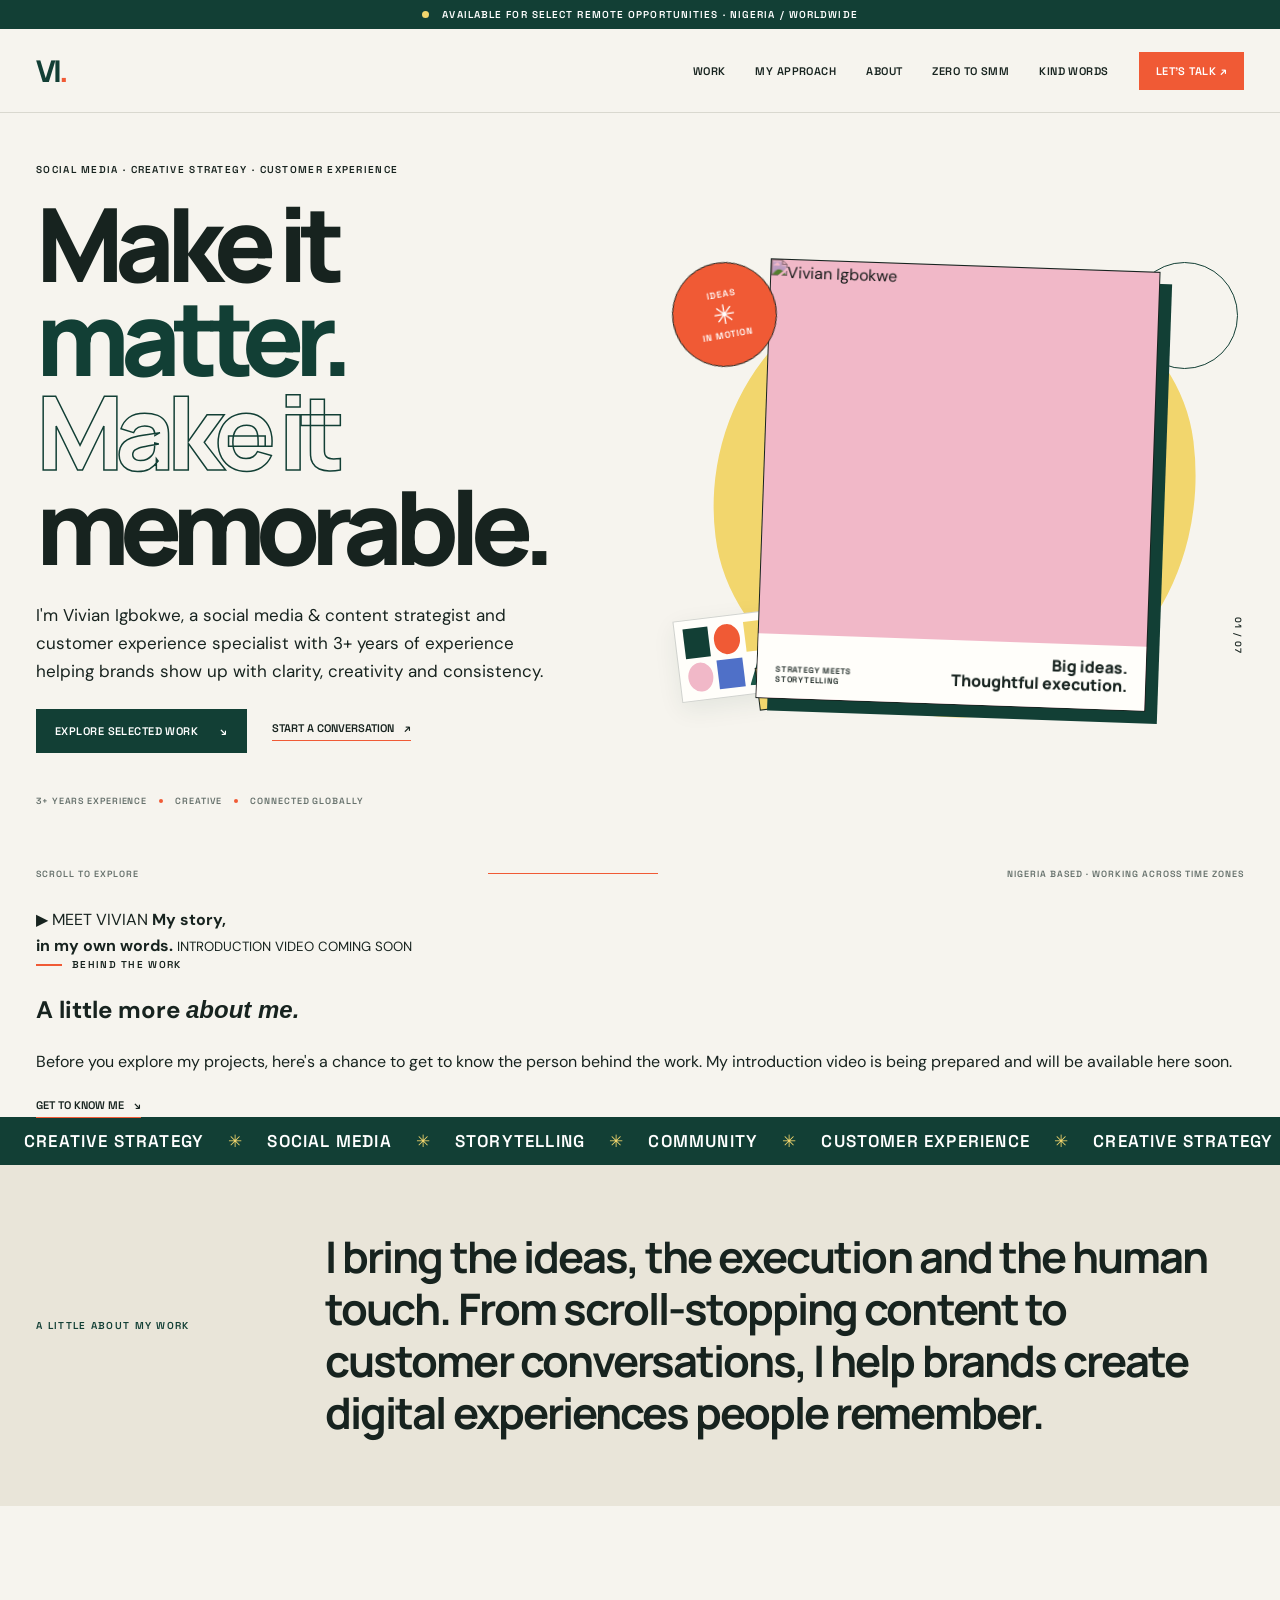
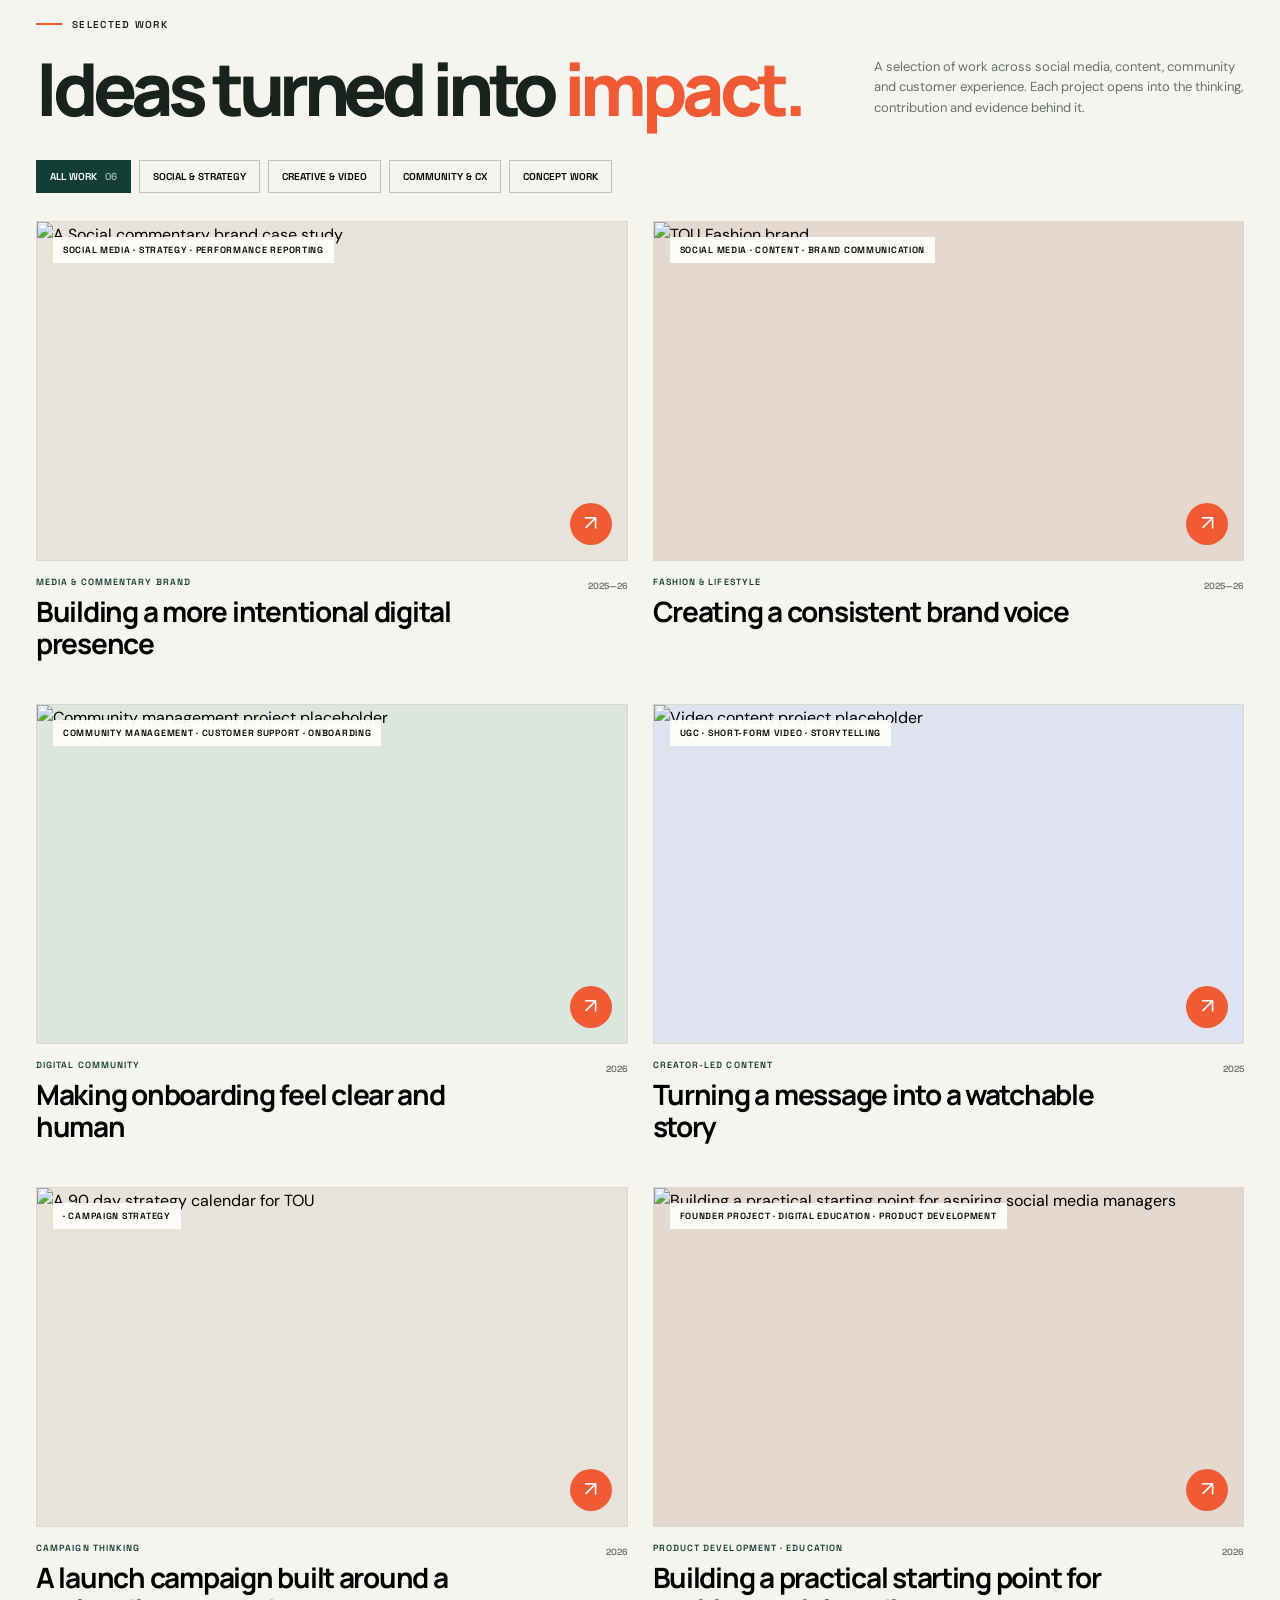
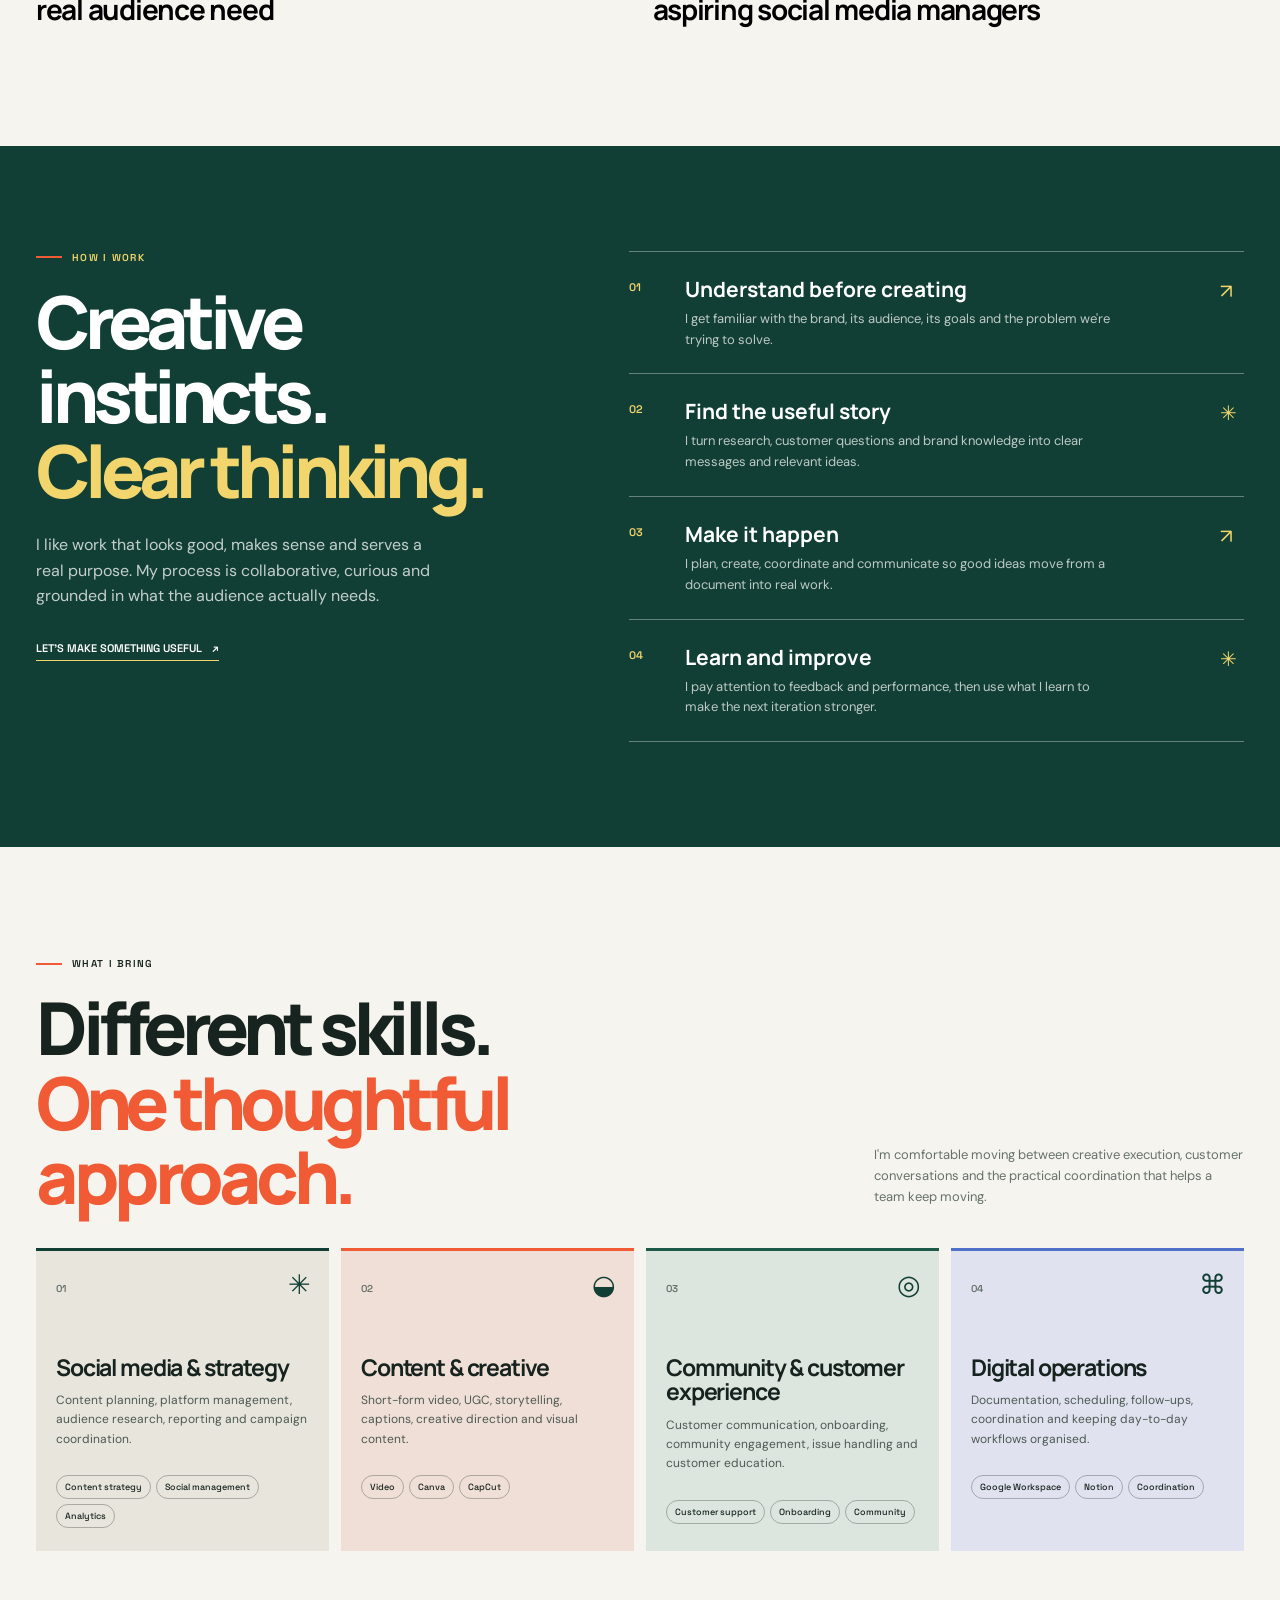
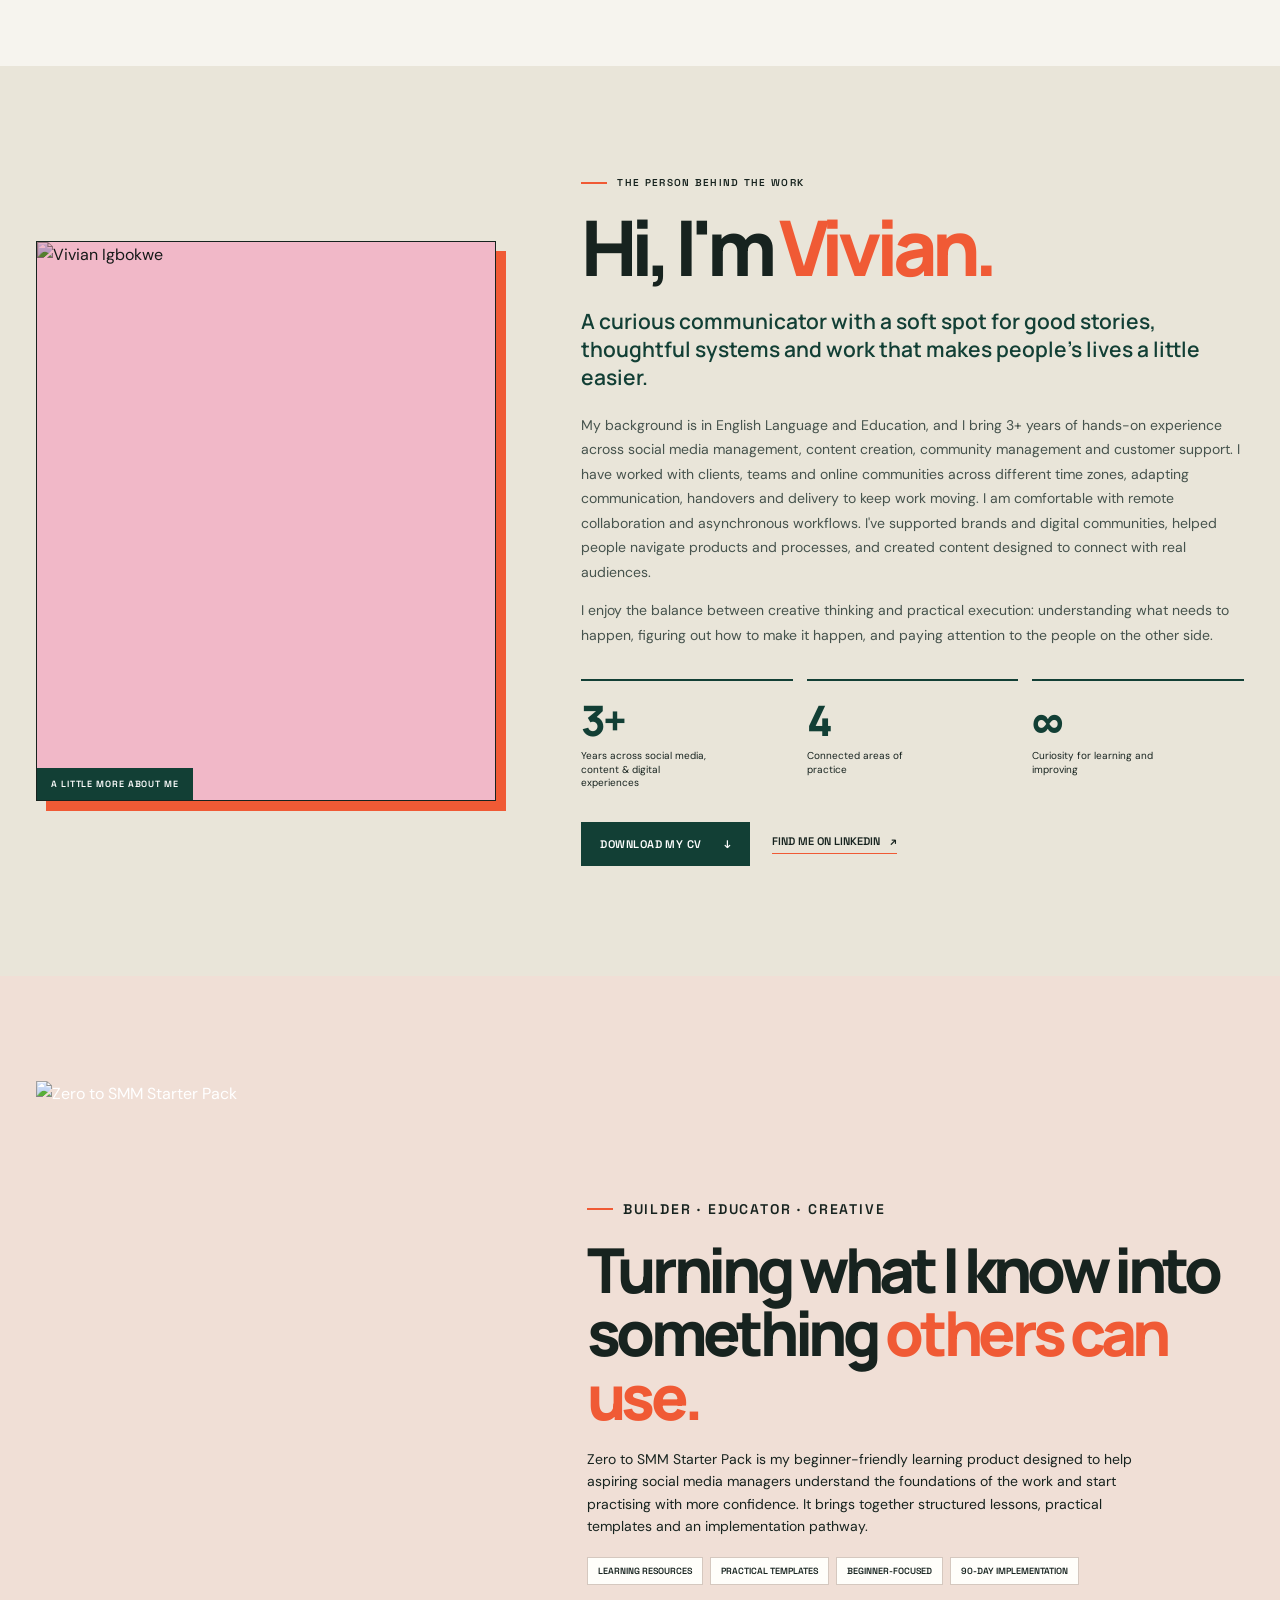
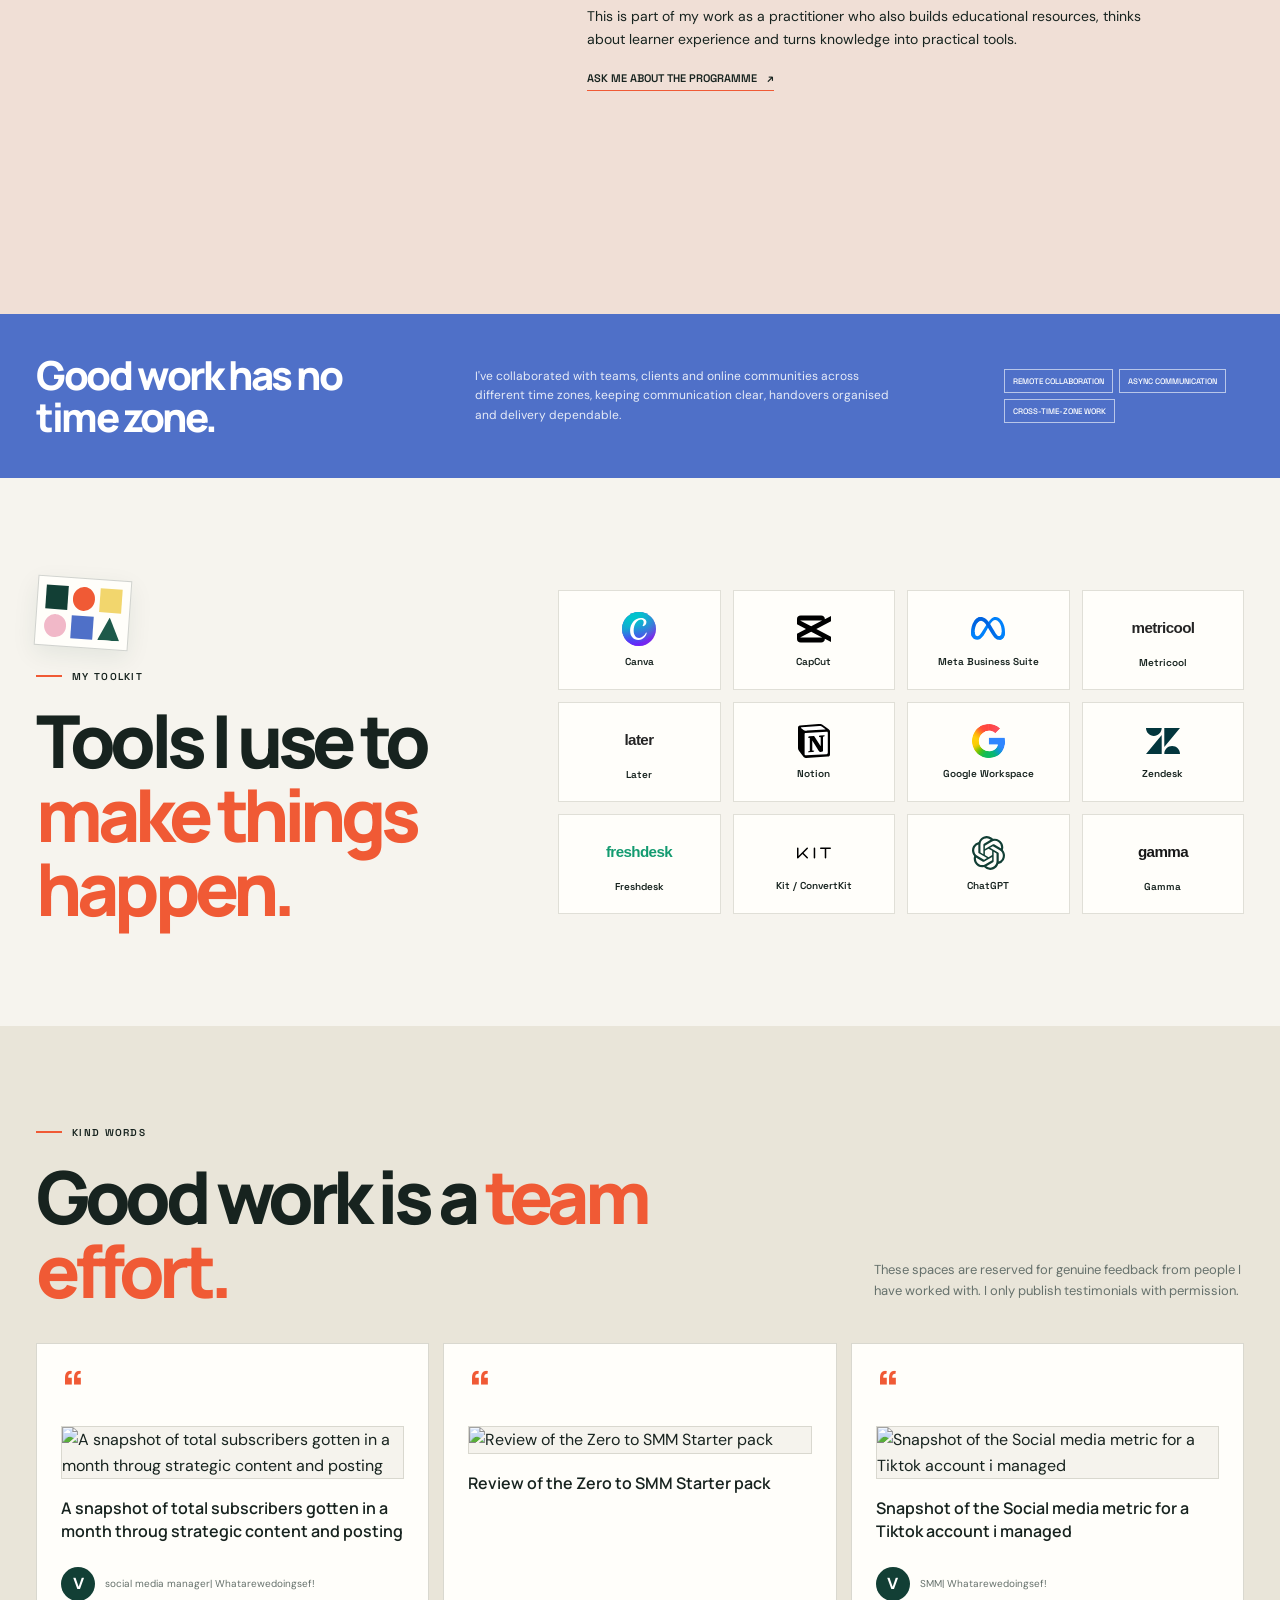
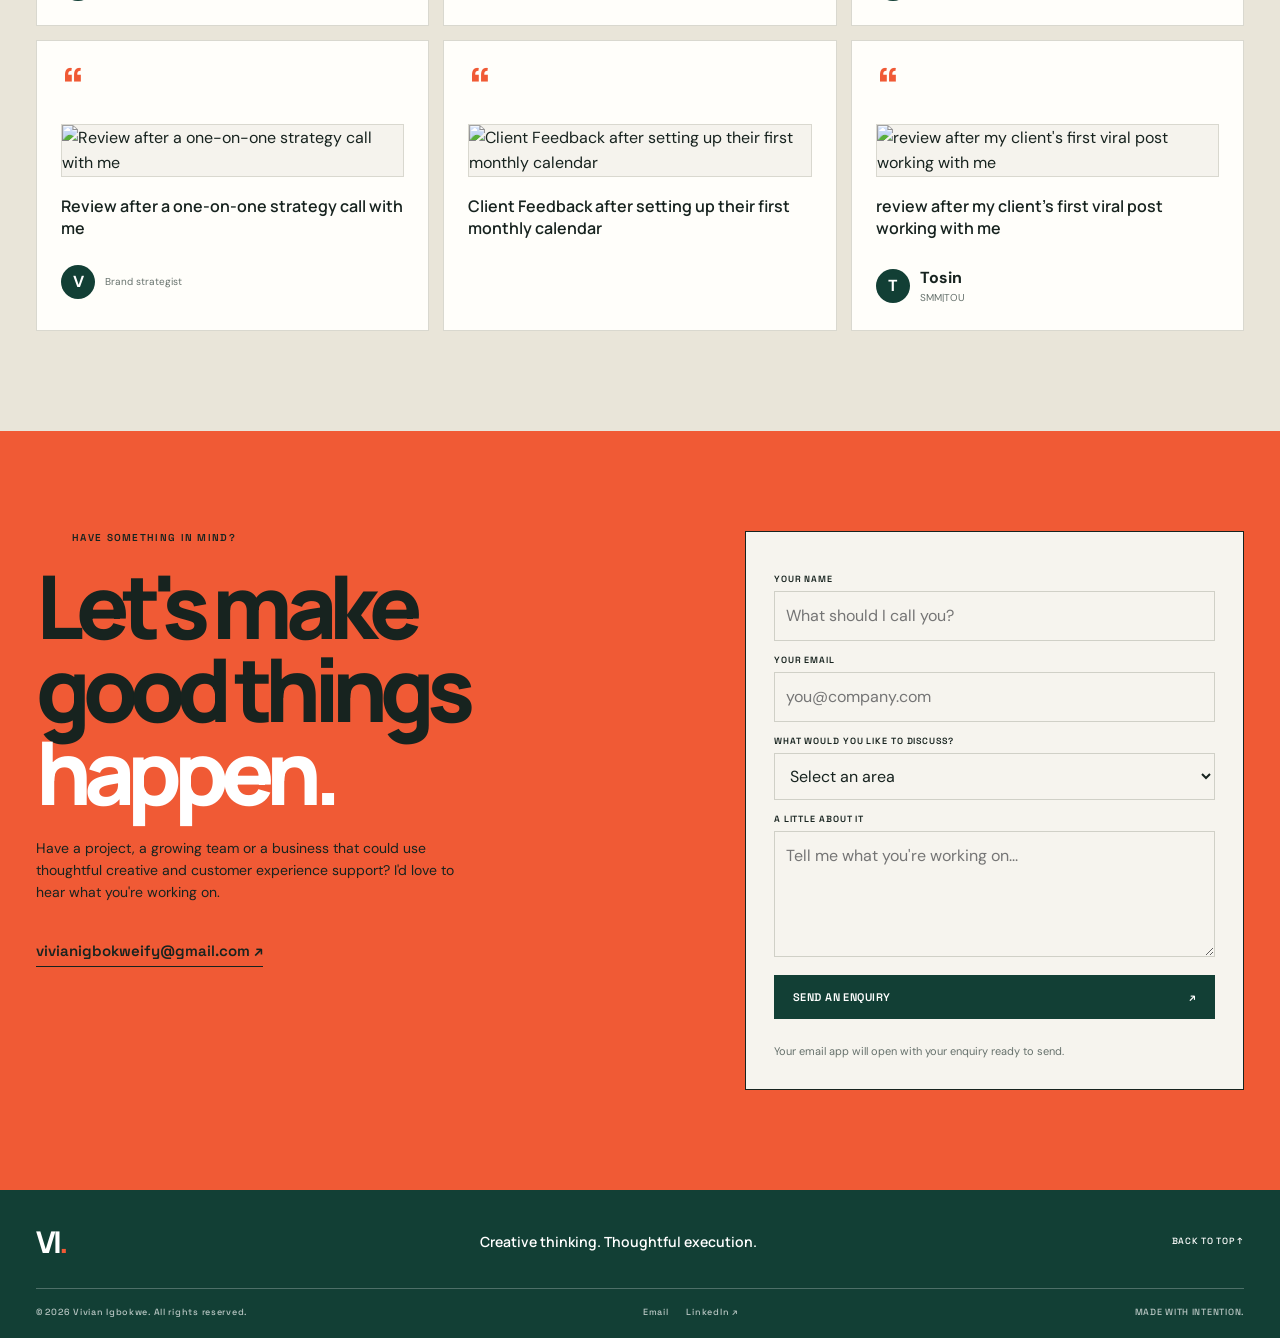
==== commit 2b7af117: "Add Meet Vivian introduction video section" ====
--- a/vivian-portfolio-new-repository/index.html
+++ b/vivian-portfolio-new-repository/index.html
@@ -49,6 +49,24 @@
         <span class="hero-index">01 / 07</span>
       </div>
       <div class="hero-bottom"><span>SCROLL TO EXPLORE</span><span class="scroll-line"></span><span>NIGERIA BASED · WORKING ACROSS TIME ZONES</span></div>
+    </section>
+    <section class="meet-section" id="meet-vivian">
+      <div class="section-shell meet-layout">
+        <div class="meet-video-shell" aria-label="Introduction video coming soon">
+          <div class="meet-video-placeholder">
+            <span class="meet-play-icon" aria-hidden="true">▶</span>
+            <span class="meet-video-kicker">MEET VIVIAN</span>
+            <strong>My story,<br>in my own words.</strong>
+            <small>INTRODUCTION VIDEO COMING SOON</small>
+          </div>
+        </div>
+        <div class="meet-copy">
+          <p class="eyebrow"><span class="eyebrow-line"></span> BEHIND THE WORK</p>
+          <h2>A little more <em>about me.</em></h2>
+          <p>Before you explore my projects, here's a chance to get to know the person behind the work. My introduction video is being prepared and will be available here soon.</p>
+          <a class="text-link" href="#about">Get to know me <span>↘</span></a>
+        </div>
+      </div>
     </section>
     <div class="ticker" aria-label="Creative strategy, social media, storytelling, community and customer experience"><div class="ticker-track"><span>CREATIVE STRATEGY</span><b>✳</b><span>SOCIAL MEDIA</span><b>✳</b><span>STORYTELLING</span><b>✳</b><span>COMMUNITY</span><b>✳</b><span>CUSTOMER EXPERIENCE</span><b>✳</b><span>CREATIVE STRATEGY</span><b>✳</b><span>SOCIAL MEDIA</span><b>✳</b><span>STORYTELLING</span><b>✳</b></div></div>
 
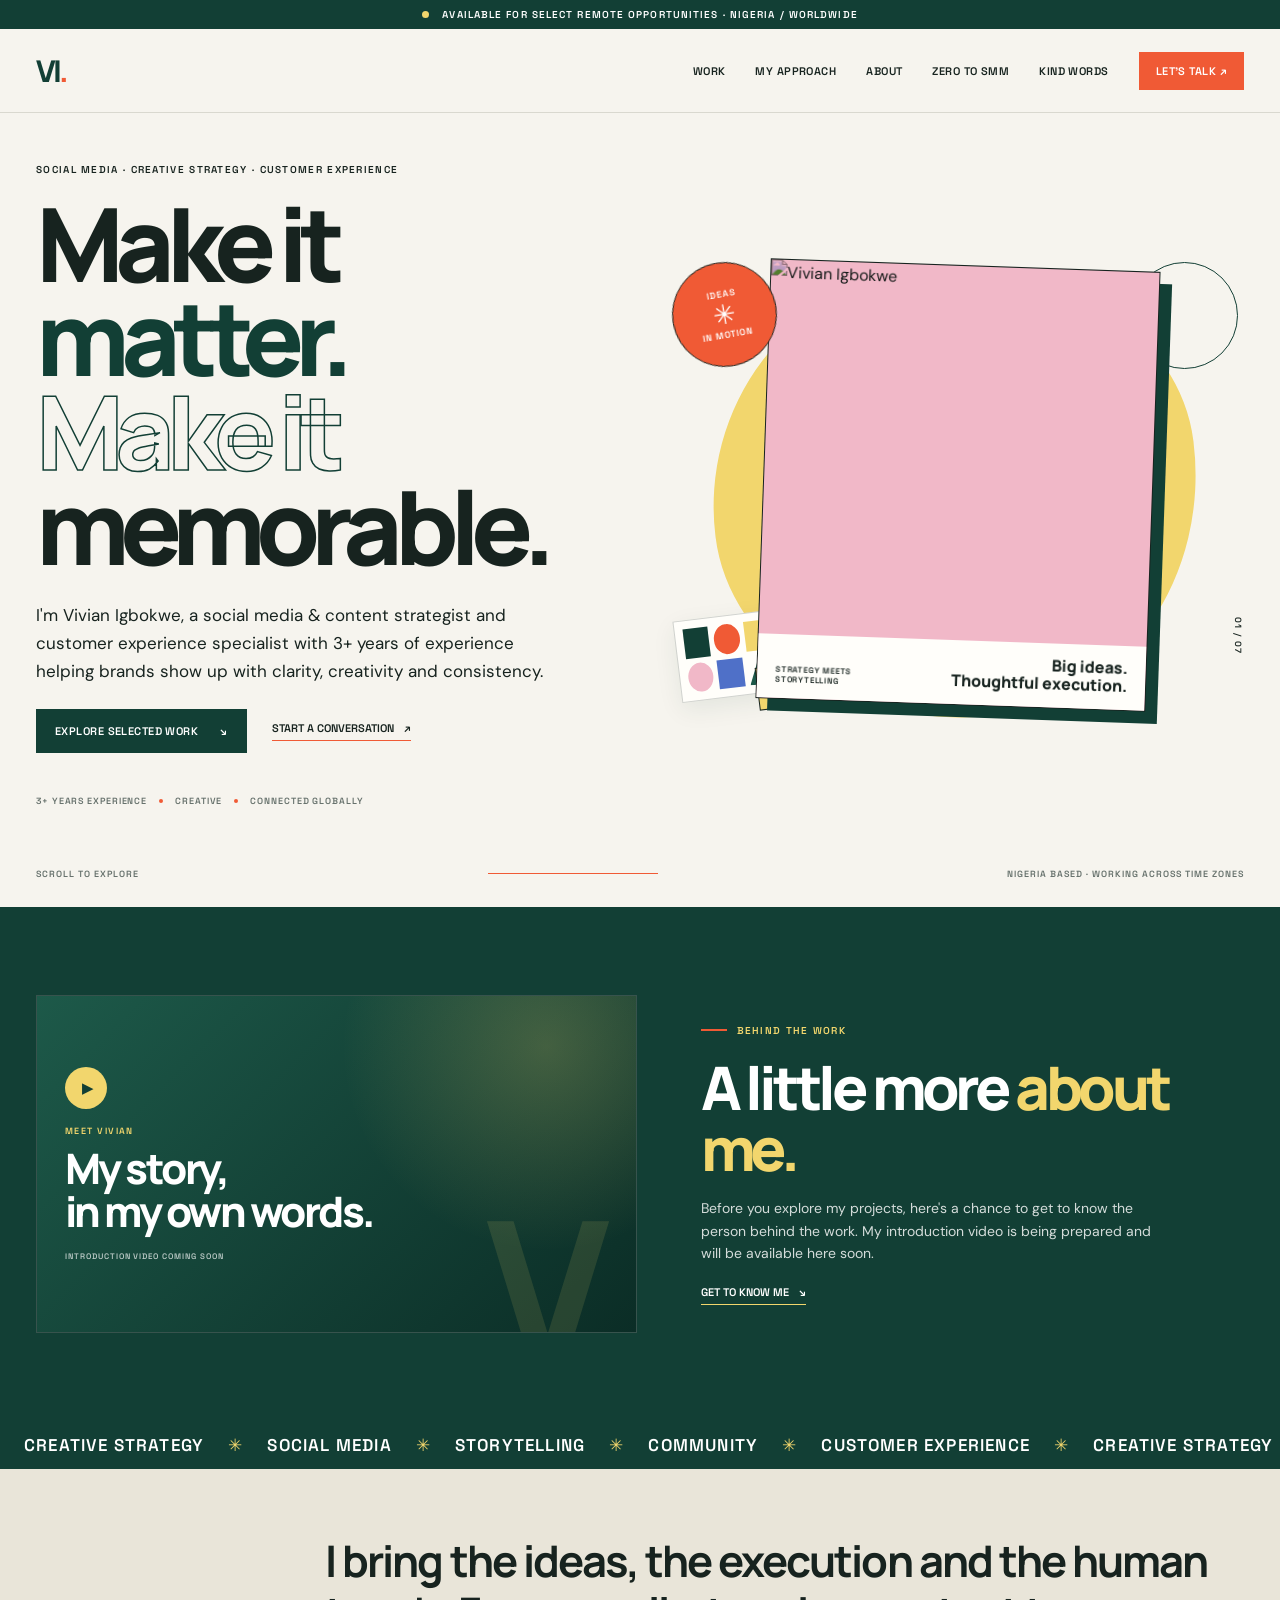
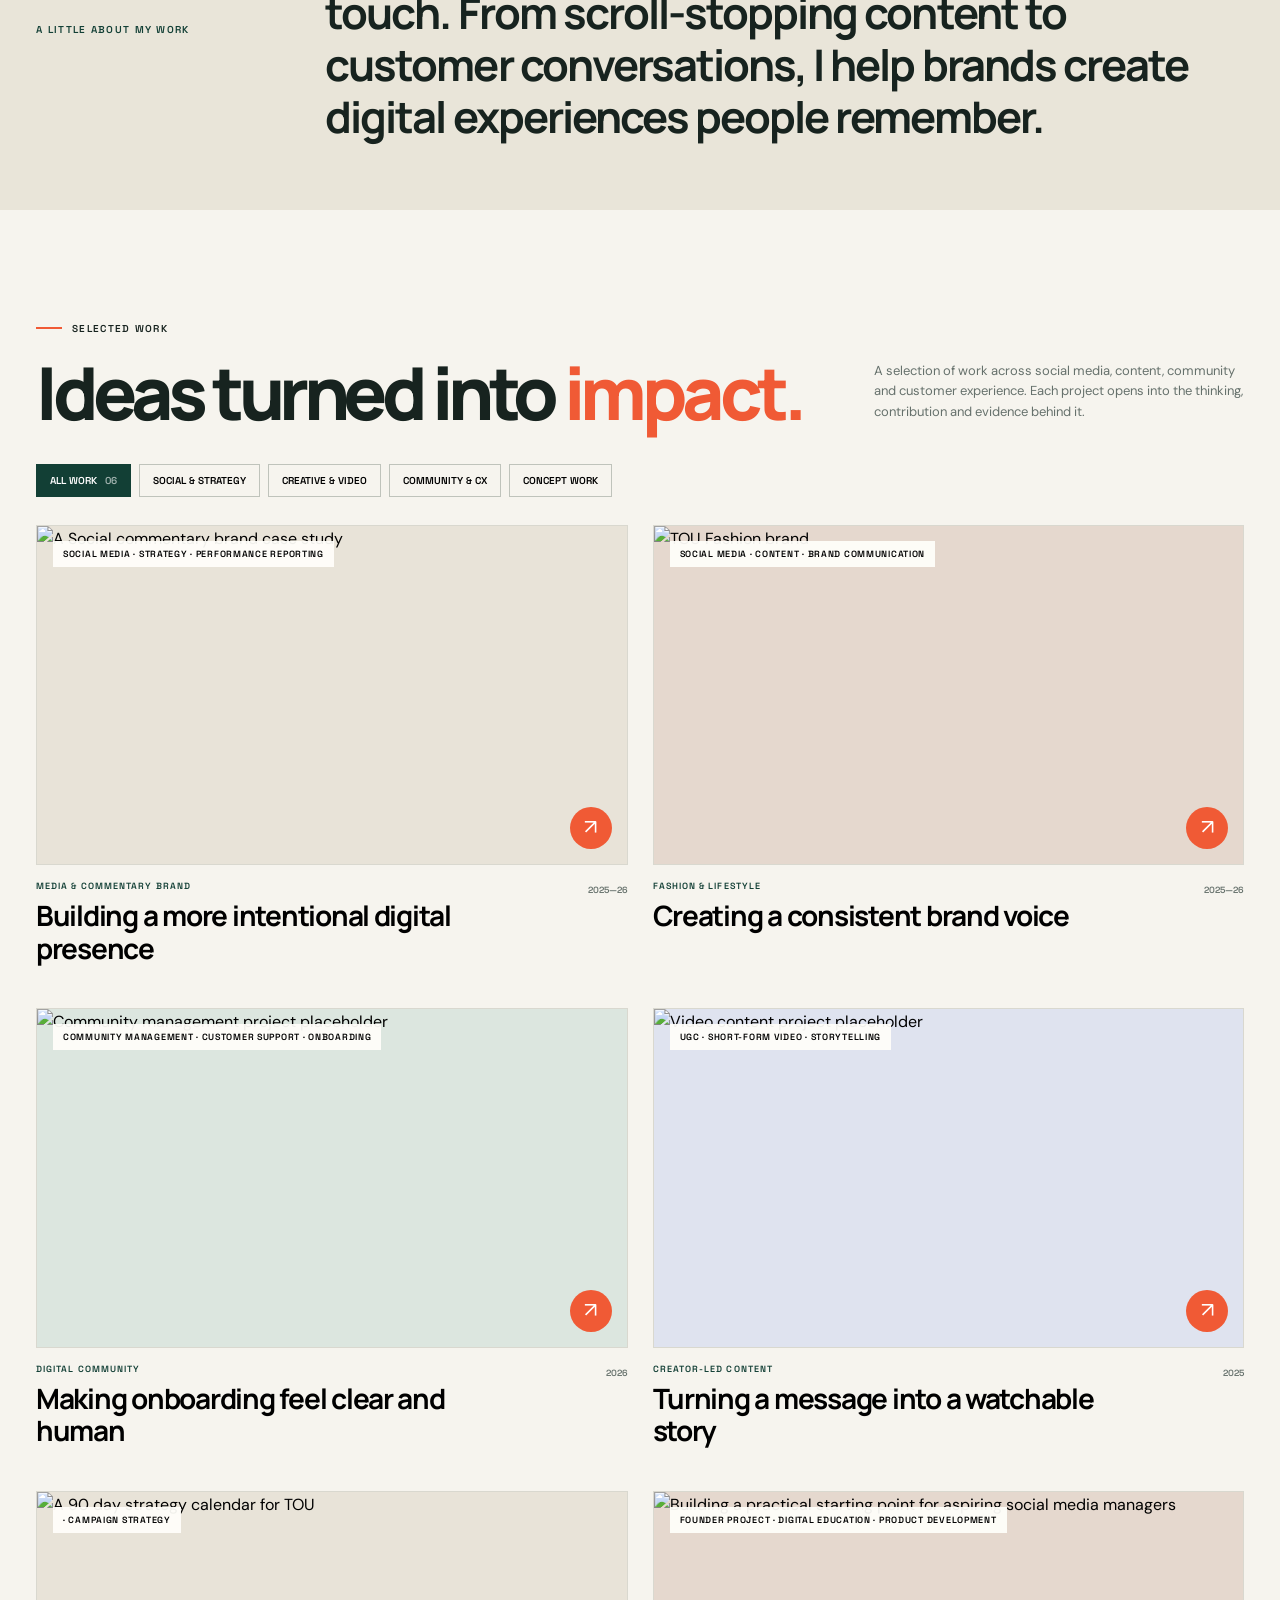
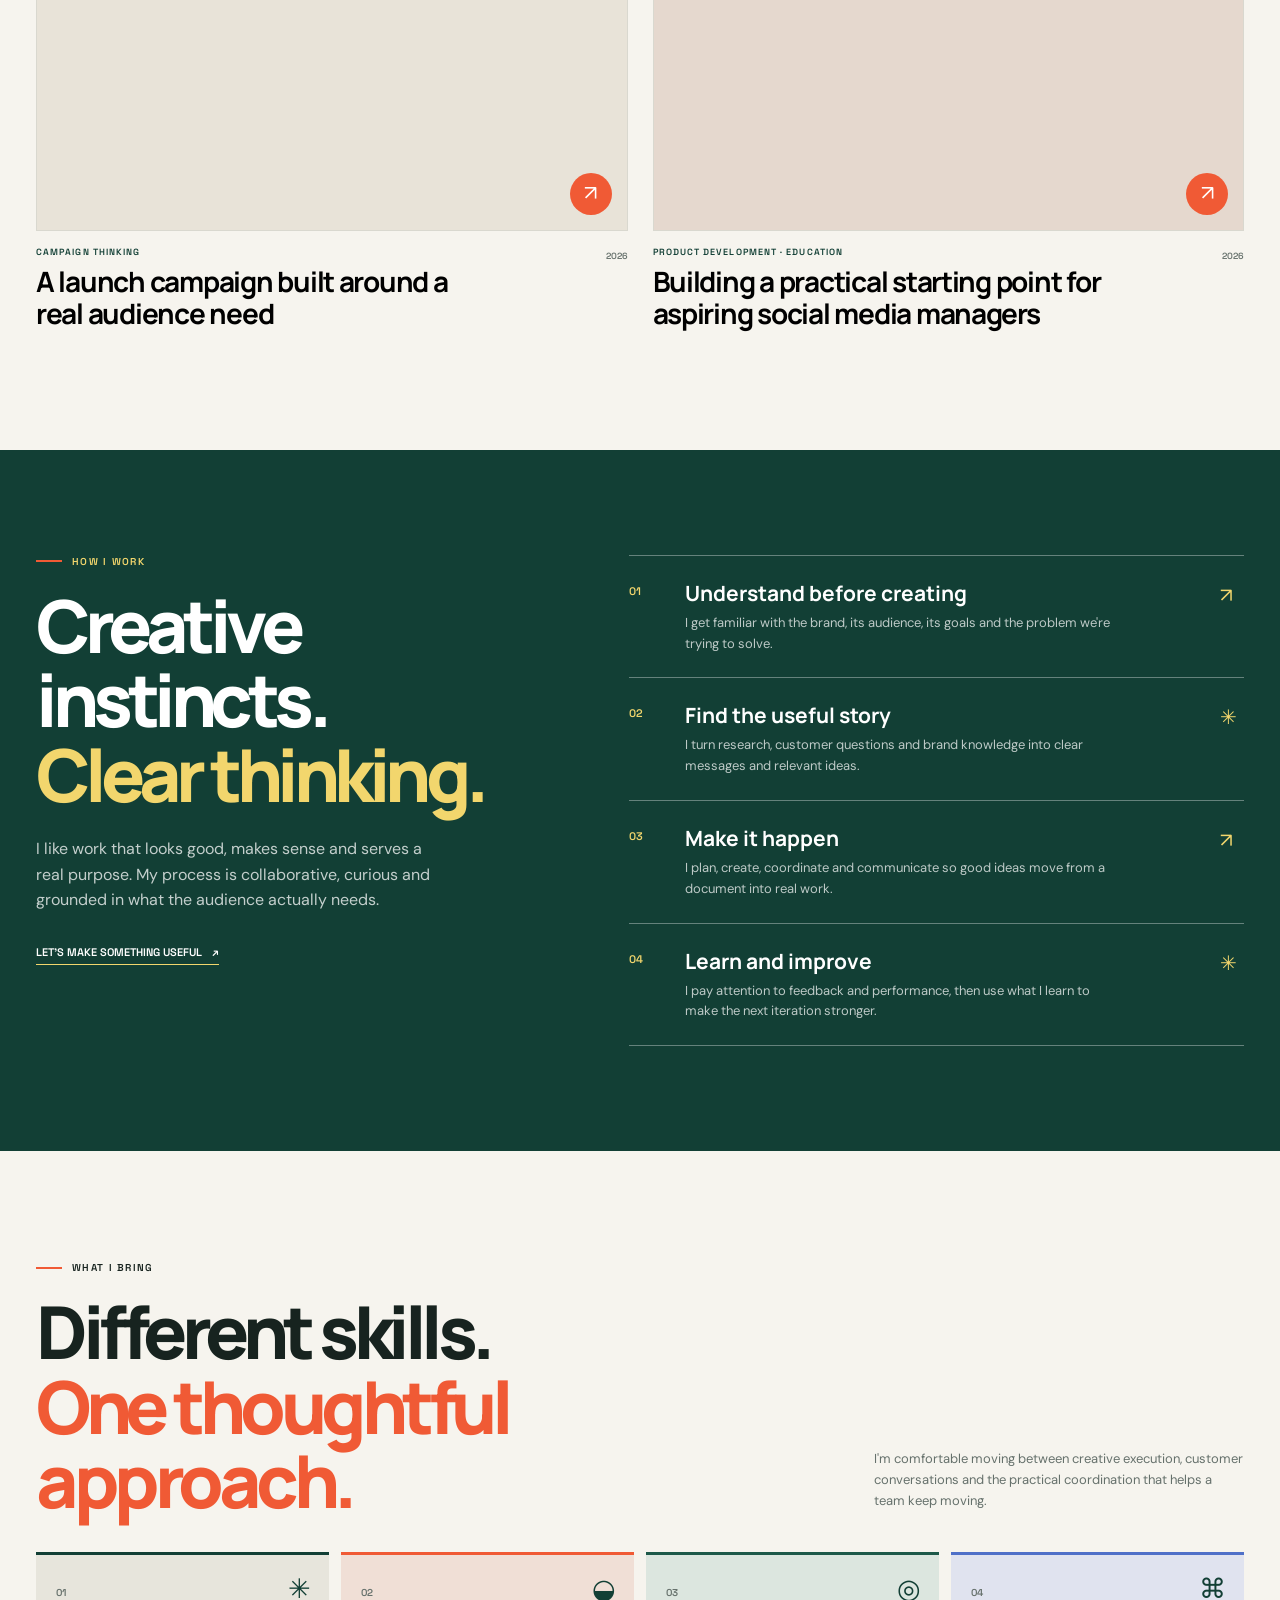
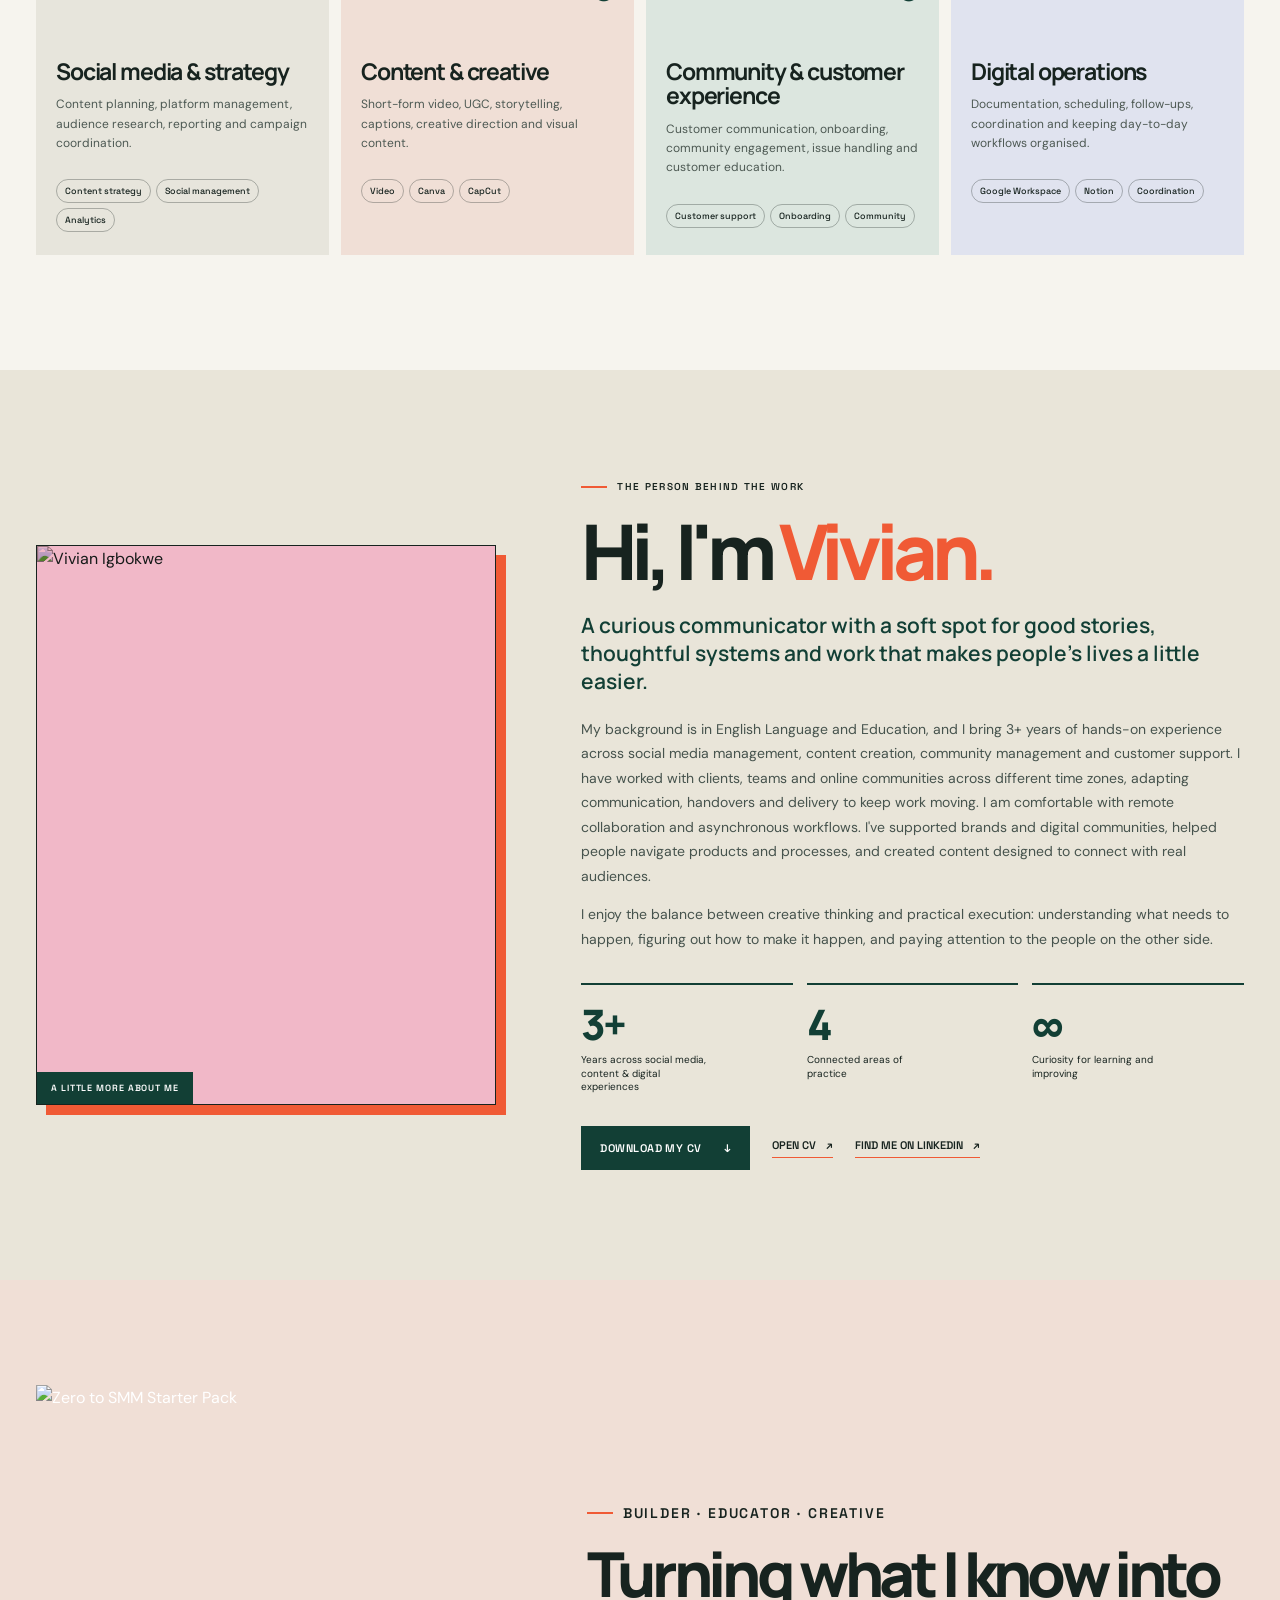
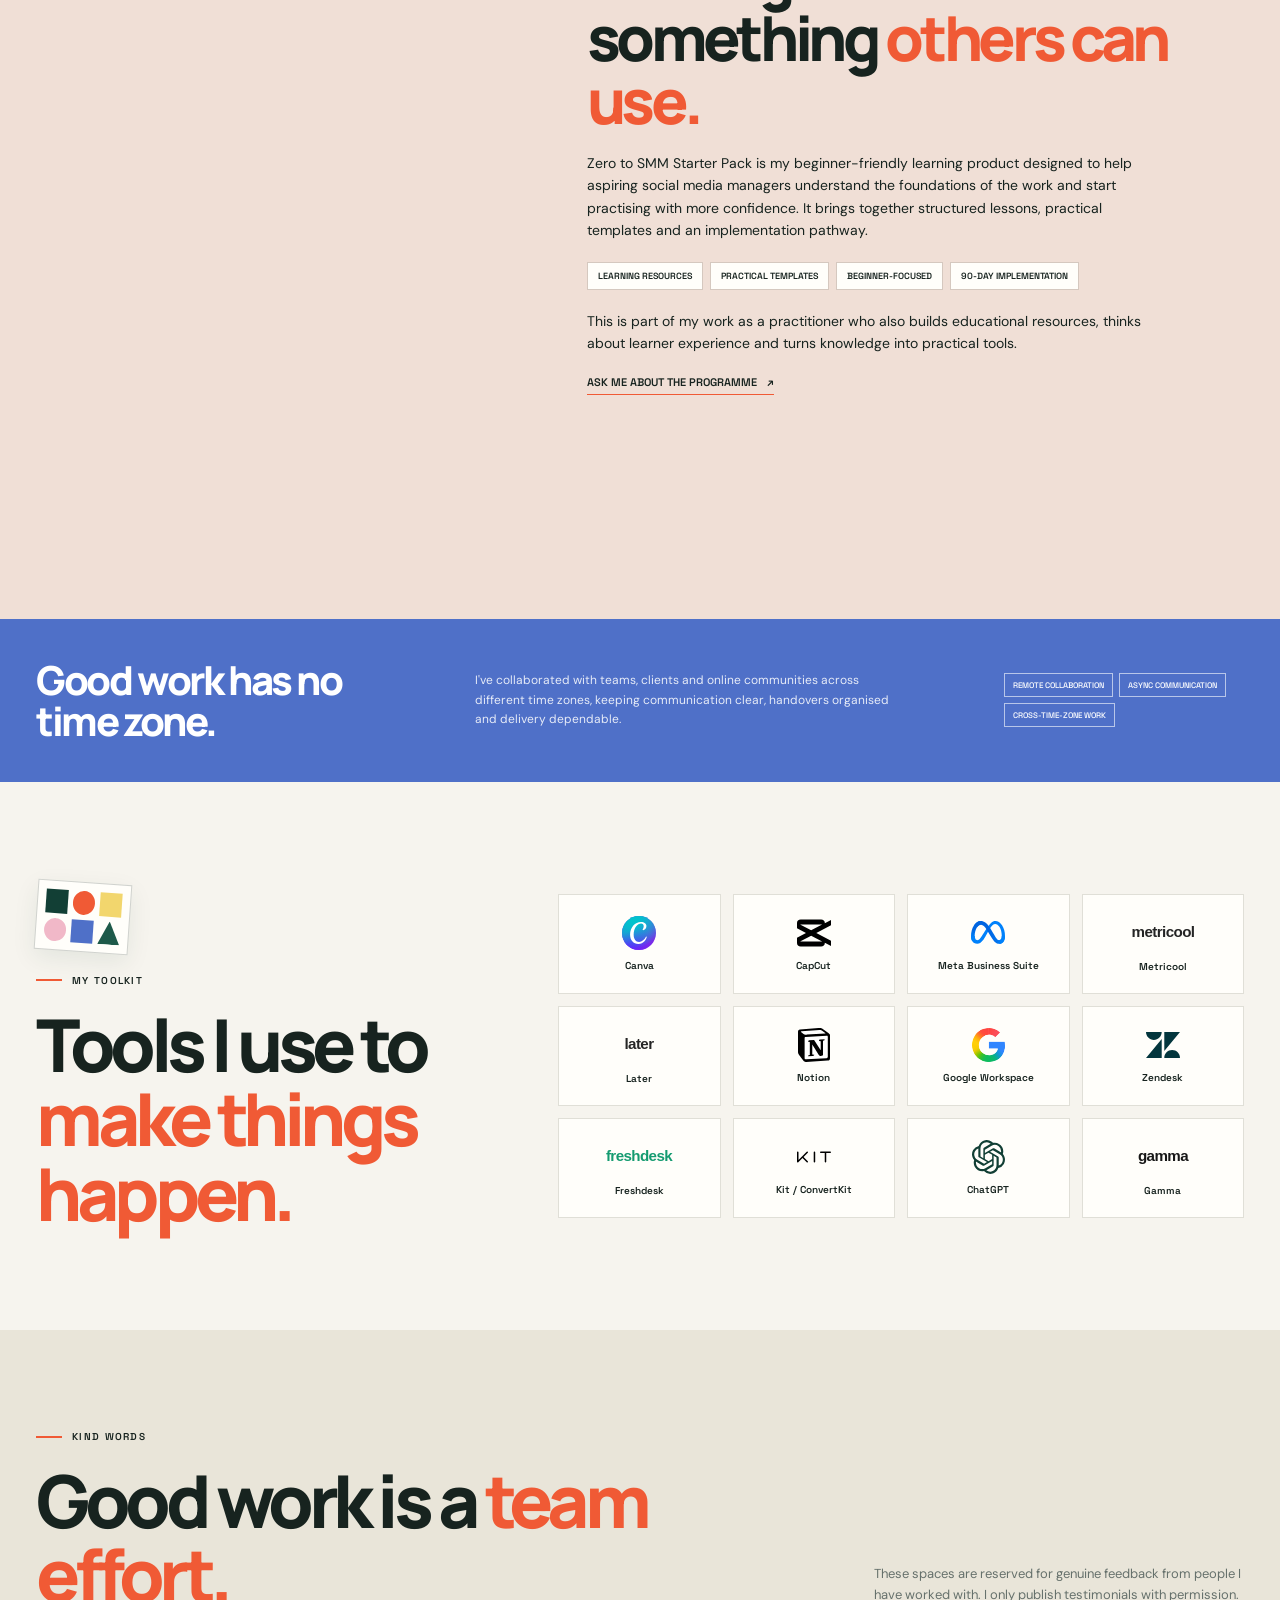
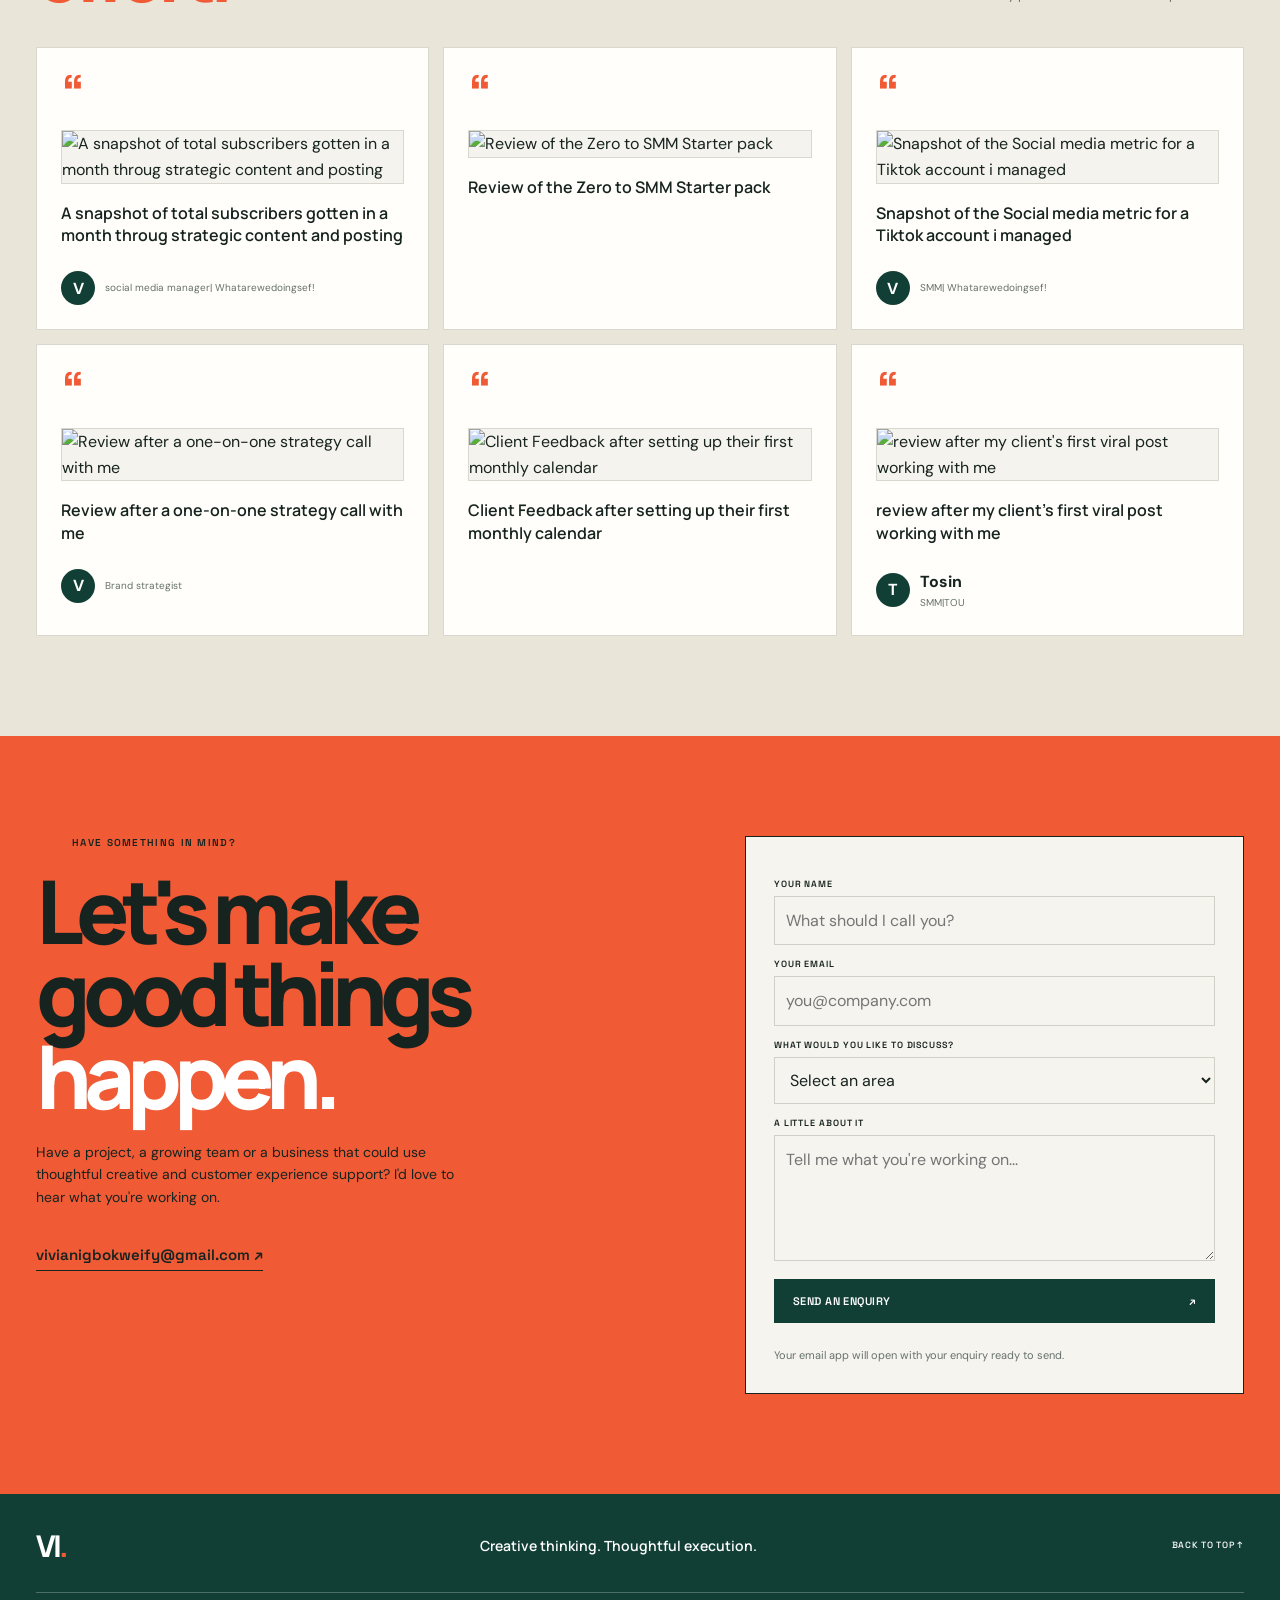
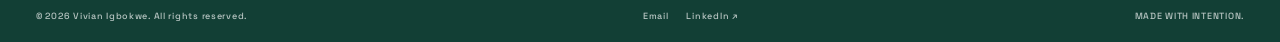
==== commit 447ebbec: "Fix portfolio CV download link and add open option" ====
--- a/vivian-portfolio-new-repository/index.html
+++ b/vivian-portfolio-new-repository/index.html
@@ -119,7 +119,7 @@
         <div class="about-image reveal"><img id="about-portrait" src="assets/images/about-portrait-placeholder.svg" alt="Vivian Igbokwe"><span class="image-caption">A LITTLE MORE ABOUT ME</span></div>
         <div class="about-copy reveal"><p class="eyebrow"><span class="eyebrow-line"></span> THE PERSON BEHIND THE WORK</p><h2>Hi, I'm <em>Vivian.</em></h2><p class="about-lead" data-content-field="about_lead">A curious communicator with a soft spot for good stories, thoughtful systems and work that makes people's lives a little easier.</p><p data-content-field="about_paragraph_1">My background is in English Language and Education, and I bring 3+ years of hands-on experience across social media management, content creation, community management and customer support. I have worked with clients, teams and online communities across different time zones, adapting communication, handovers and delivery to keep work moving. I am comfortable with remote collaboration and asynchronous workflows. I've supported brands and digital communities, helped people navigate products and processes, and created content designed to connect with real audiences.</p><p data-content-field="about_paragraph_2">I enjoy the balance between creative thinking and practical execution: understanding what needs to happen, figuring out how to make it happen, and paying attention to the people on the other side.</p>
           <div class="about-facts"><div><strong>3+</strong><span>Years across social media, content & digital experiences</span></div><div><strong>4</strong><span>Connected areas of practice</span></div><div><strong>∞</strong><span>Curiosity for learning and improving</span></div></div>
-          <div class="about-links"><a class="button button-light" href="assets/documents/vivian-igbokwe-cv.pdf" download>Download my CV <span>↓</span></a><a class="text-link" href="https://www.linkedin.com/in/vivianigbokwe" target="_blank" rel="noreferrer">Find me on LinkedIn <span>↗</span></a></div>
+          <div class="about-links"><a class="button button-light" href="/assets/documents/vivian-igbokwe-cv.pdf?v=20261116" download="Vivian-Igbokwe-CV.pdf">Download my CV <span>↓</span></a><a class="text-link" href="/assets/documents/vivian-igbokwe-cv.pdf?v=20261116" target="_blank" rel="noopener noreferrer">Open CV <span>↗</span></a><a class="text-link" href="https://www.linkedin.com/in/vivianigbokwe" target="_blank" rel="noreferrer">Find me on LinkedIn <span>↗</span></a></div>
         </div>
       </div>
     </section>
--- a/vivian-portfolio-new-repository/assets/css/styles.css
+++ b/vivian-portfolio-new-repository/assets/css/styles.css
@@ -77,3 +77,21 @@
 .testimonial-screenshot-link{display:block;margin:12px 0 18px;overflow:hidden;border:1px solid var(--line);background:#f5f3ed}
 .testimonial-screenshot{display:block;width:100%;max-height:360px;object-fit:contain}
 @media(max-width:650px){.tool-logo-mark{width:32px;height:32px;font-size:14px}.testimonial-screenshot{max-height:300px}}
+
+
+/* Meet Vivian introduction video section */
+.meet-section{padding:88px 0;background:#123f35;color:#fff}
+.meet-layout{display:grid;grid-template-columns:1.05fr .95fr;gap:64px;align-items:center}
+.meet-video-shell{width:100%;aspect-ratio:16/9;position:relative;overflow:hidden;background:#0b2d26;border:1px solid rgba(255,255,255,.18);padding:0}.meet-video-shell iframe{display:block;width:100%;height:100%;border:0}
+.meet-video-placeholder{height:100%;position:relative;overflow:hidden;display:flex;flex-direction:column;justify-content:center;align-items:flex-start;padding:28px;background:radial-gradient(circle at 85% 15%,rgba(242,214,109,.22),transparent 35%),linear-gradient(135deg,#1d5949,#0b2d26)}
+.meet-video-placeholder:after{content:"V.";position:absolute;right:14px;bottom:-48px;font:800 clamp(110px,18vw,190px)/1 var(--display);letter-spacing:-.1em;color:rgba(242,214,109,.12)}
+.meet-play-icon{width:42px;height:42px;border-radius:50%;display:grid;place-items:center;background:var(--yellow);color:var(--forest);font-size:15px;margin-bottom:16px;padding-left:3px}
+.meet-video-kicker{font:600 9px var(--mono);letter-spacing:.16em;color:var(--yellow);margin-bottom:10px}
+.meet-video-placeholder strong{font:800 clamp(24px,3.5vw,42px)/1.02 var(--display);letter-spacing:-.06em;position:relative;z-index:1}
+.meet-video-placeholder small{font:600 8px var(--mono);letter-spacing:.12em;color:rgba(255,255,255,.7);margin-top:18px}
+.meet-copy .eyebrow{color:var(--yellow)}
+.meet-copy h2{font:800 clamp(38px,5vw,60px)/1.02 var(--display);letter-spacing:-.07em;margin:0 0 18px}
+.meet-copy h2 em{font-style:normal;color:var(--yellow)}
+.meet-copy p:not(.eyebrow){max-width:460px;color:rgba(255,255,255,.82);font-size:14px}
+.meet-copy .text-link{color:#fff;border-bottom-color:var(--yellow)}
+@media(max-width:760px){.meet-section{padding:64px 0}.meet-layout{grid-template-columns:1fr;gap:30px}.meet-video-shell{padding:0}.meet-video-placeholder{padding:20px}}
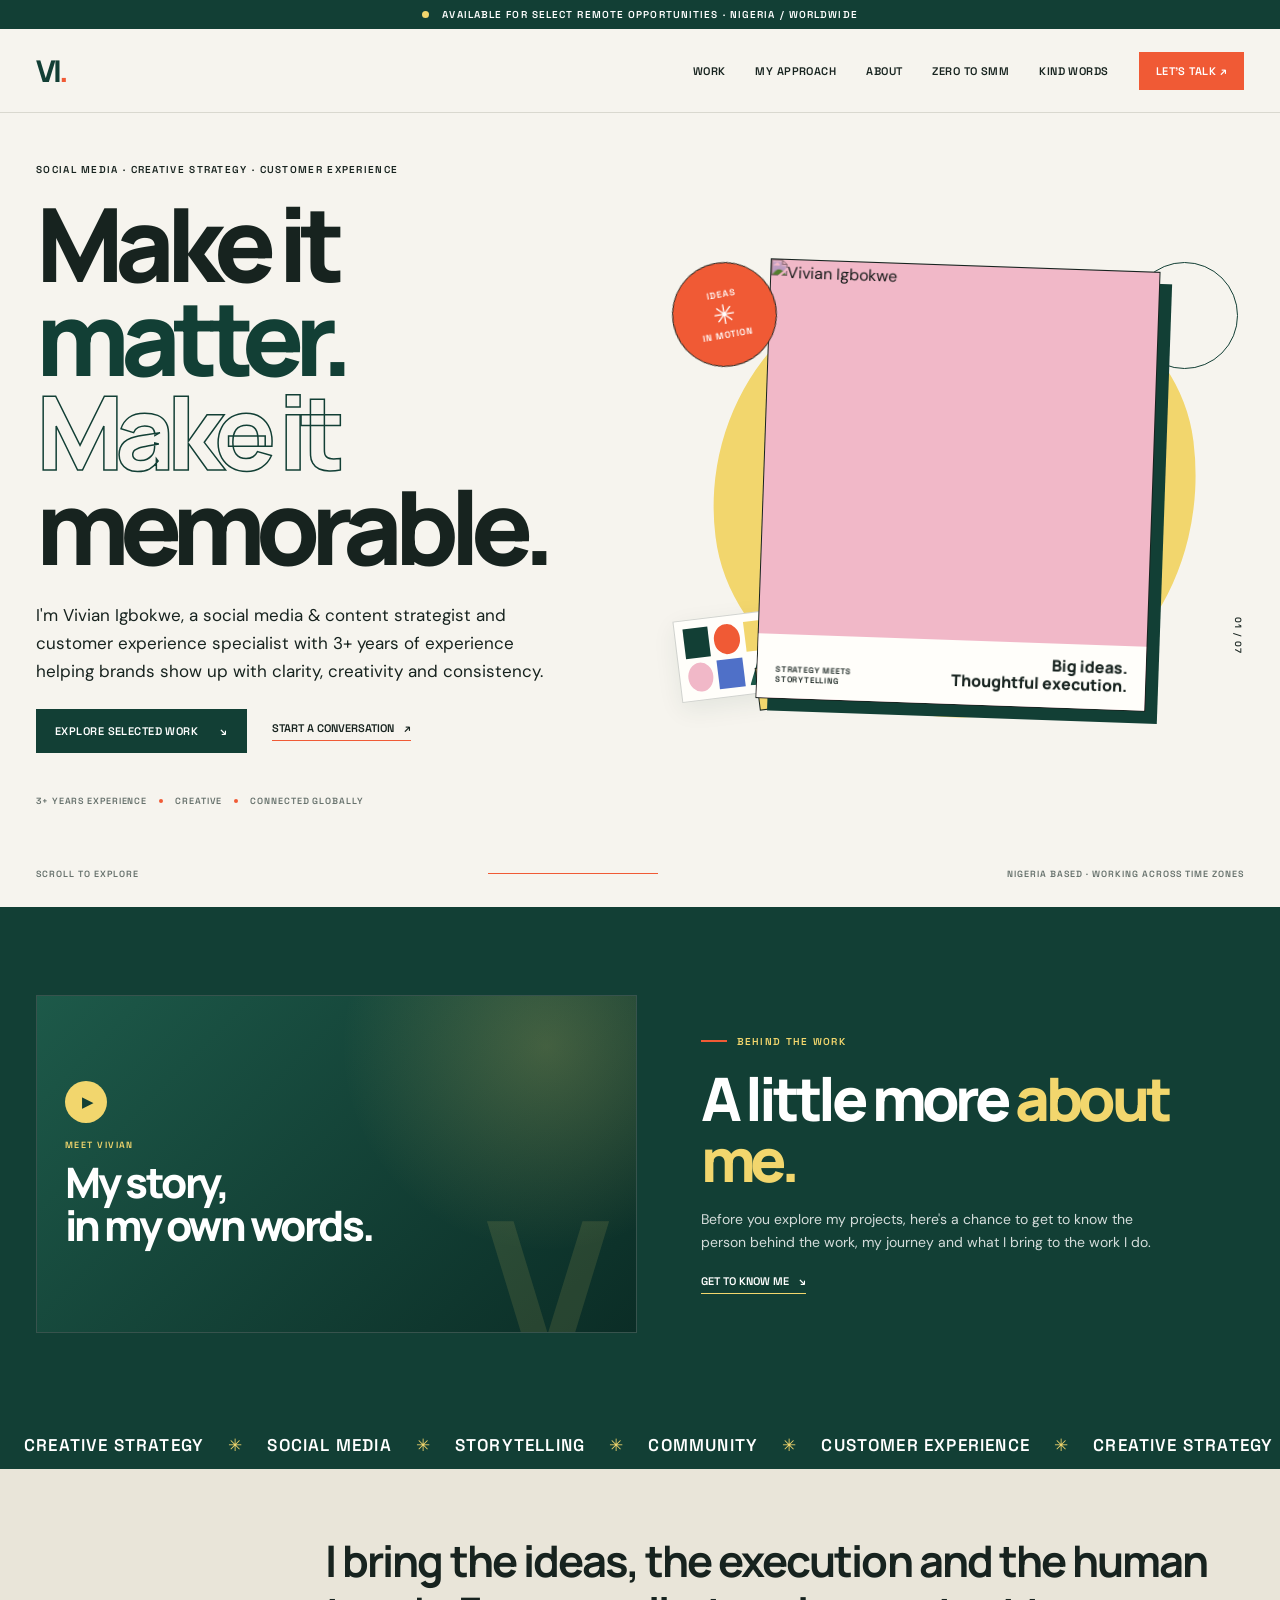
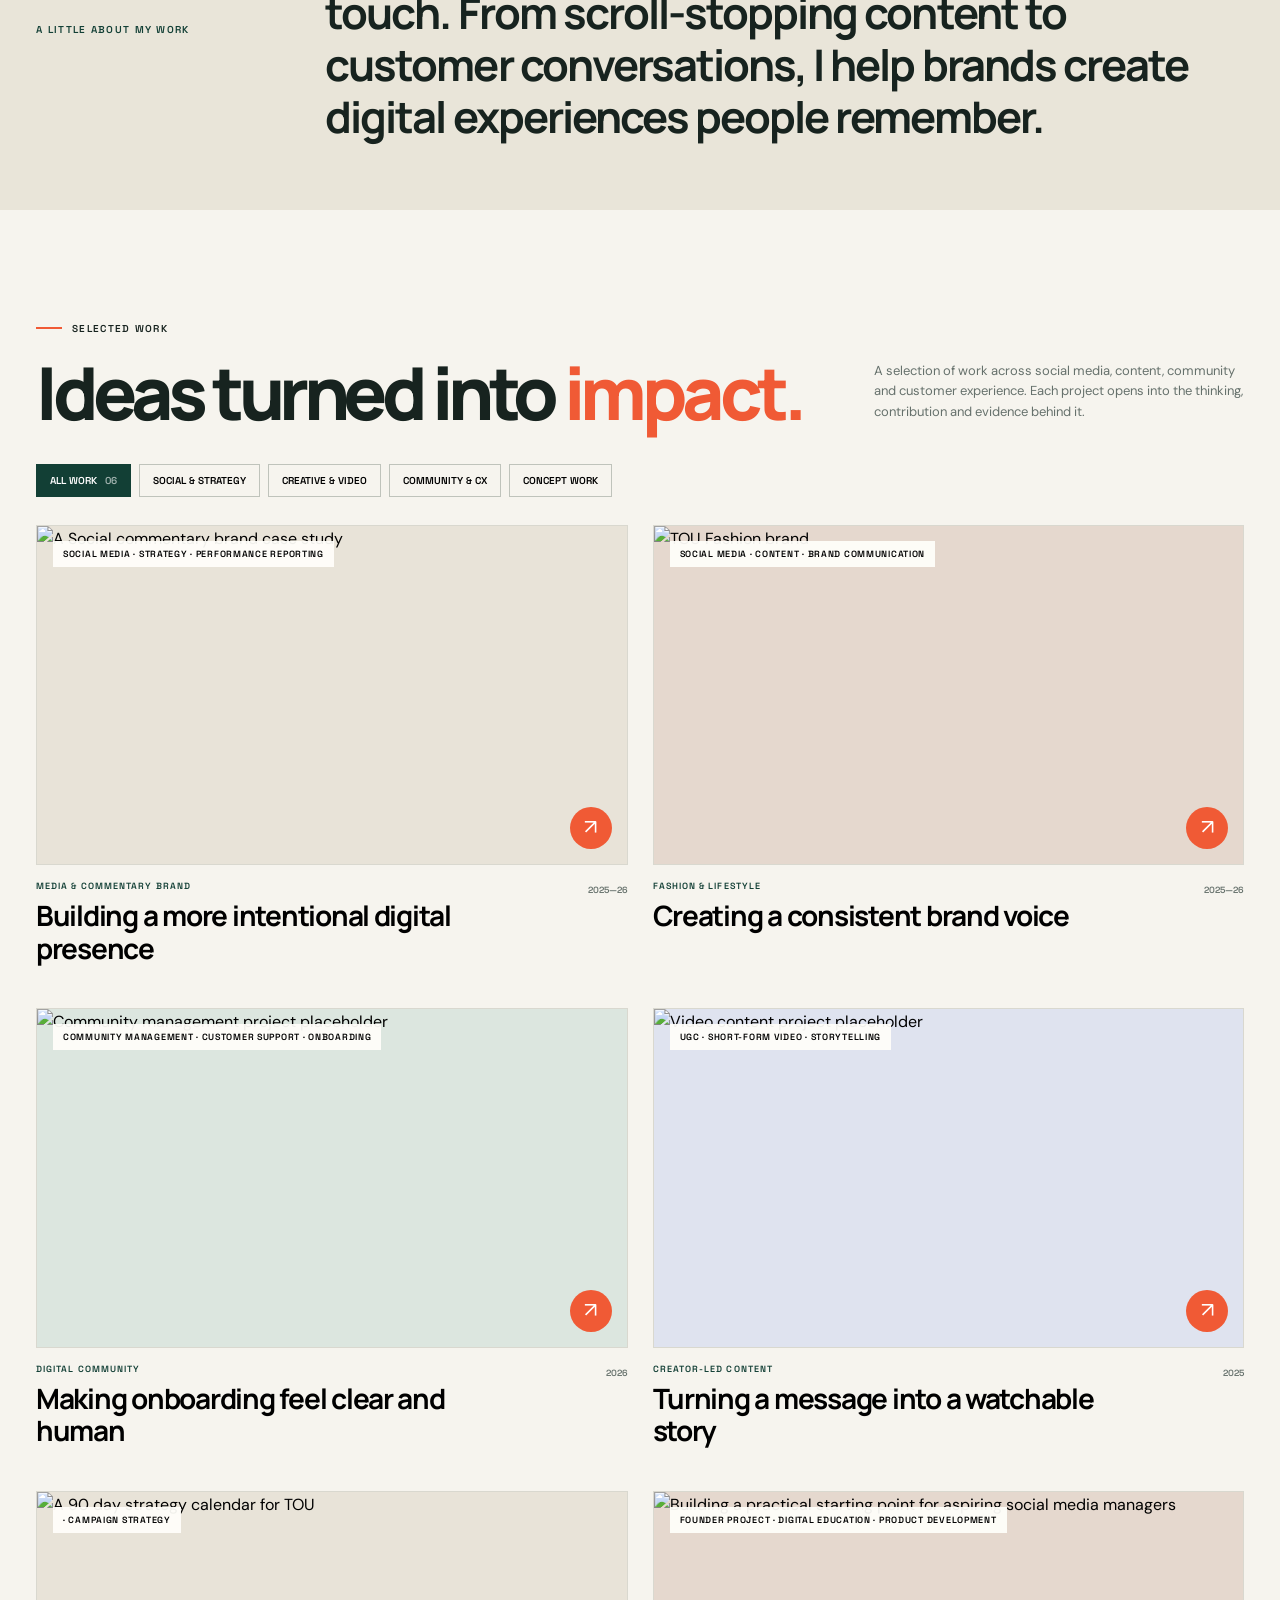
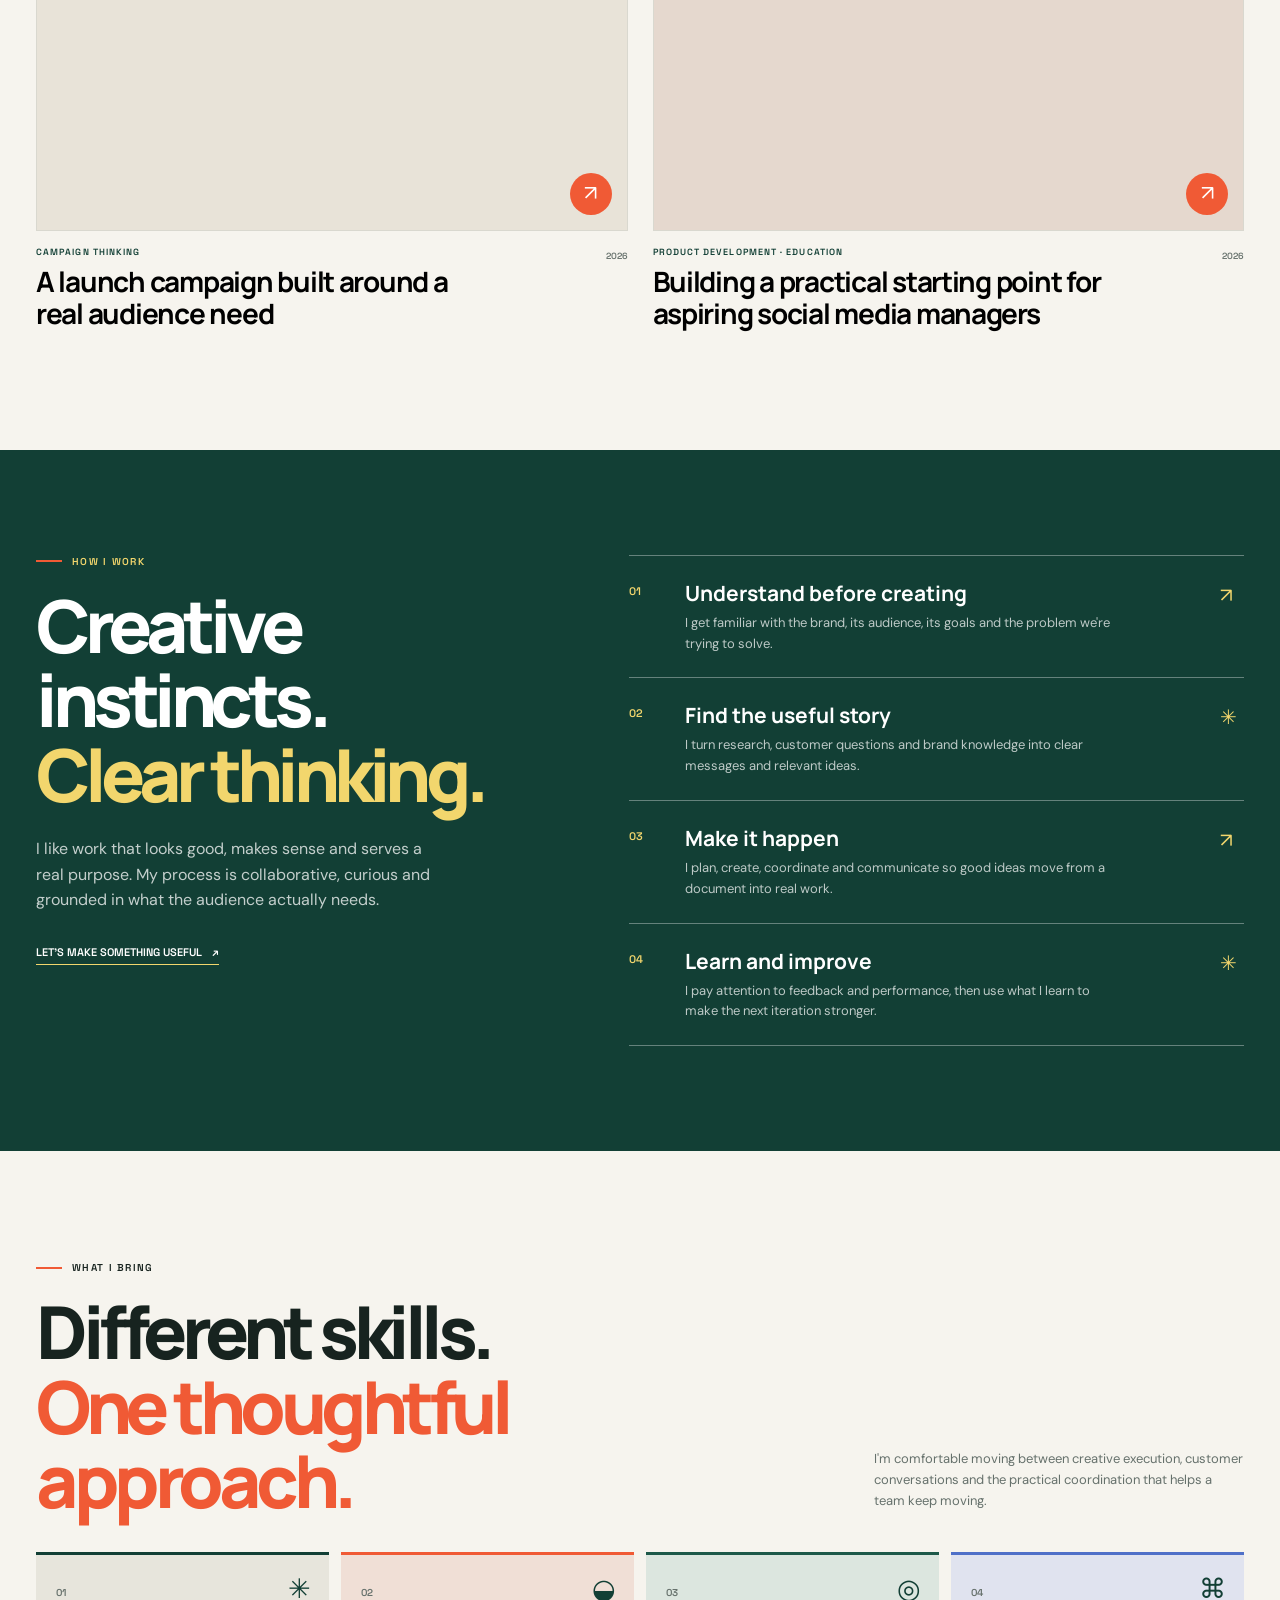
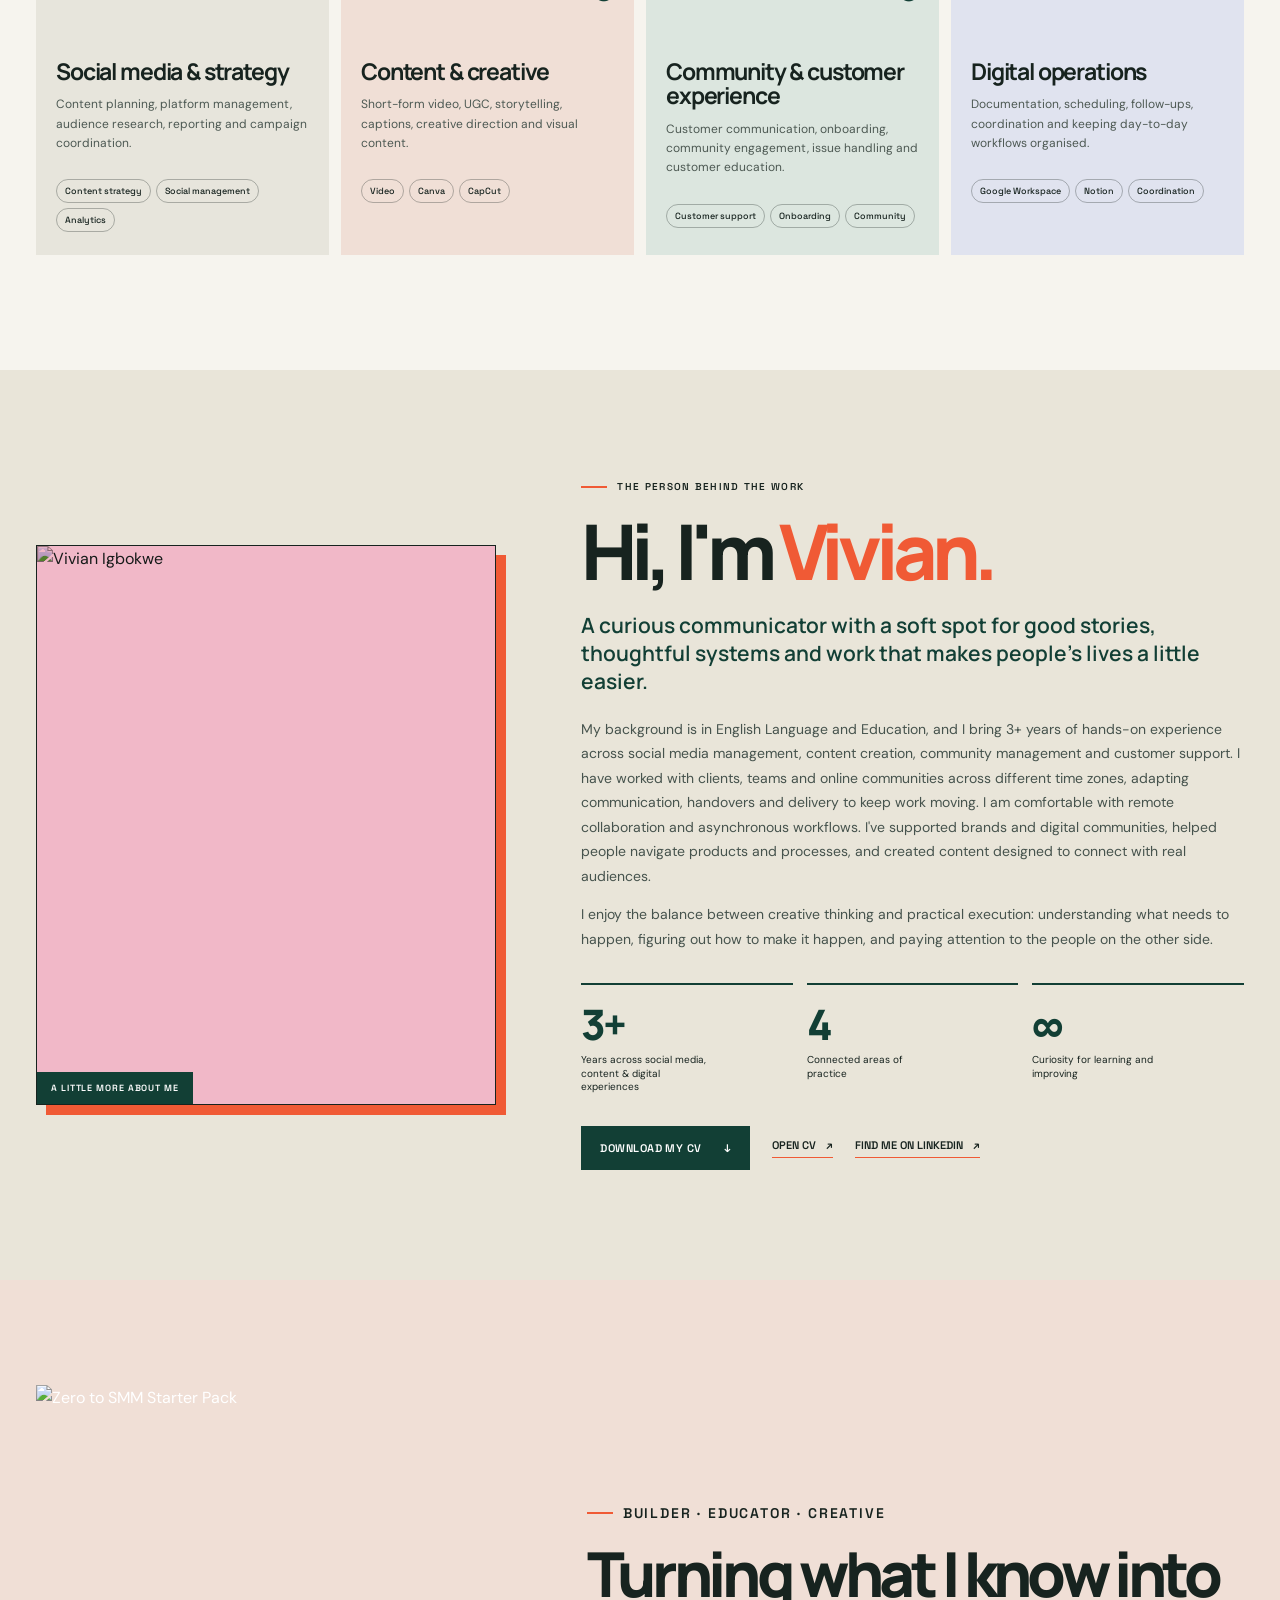
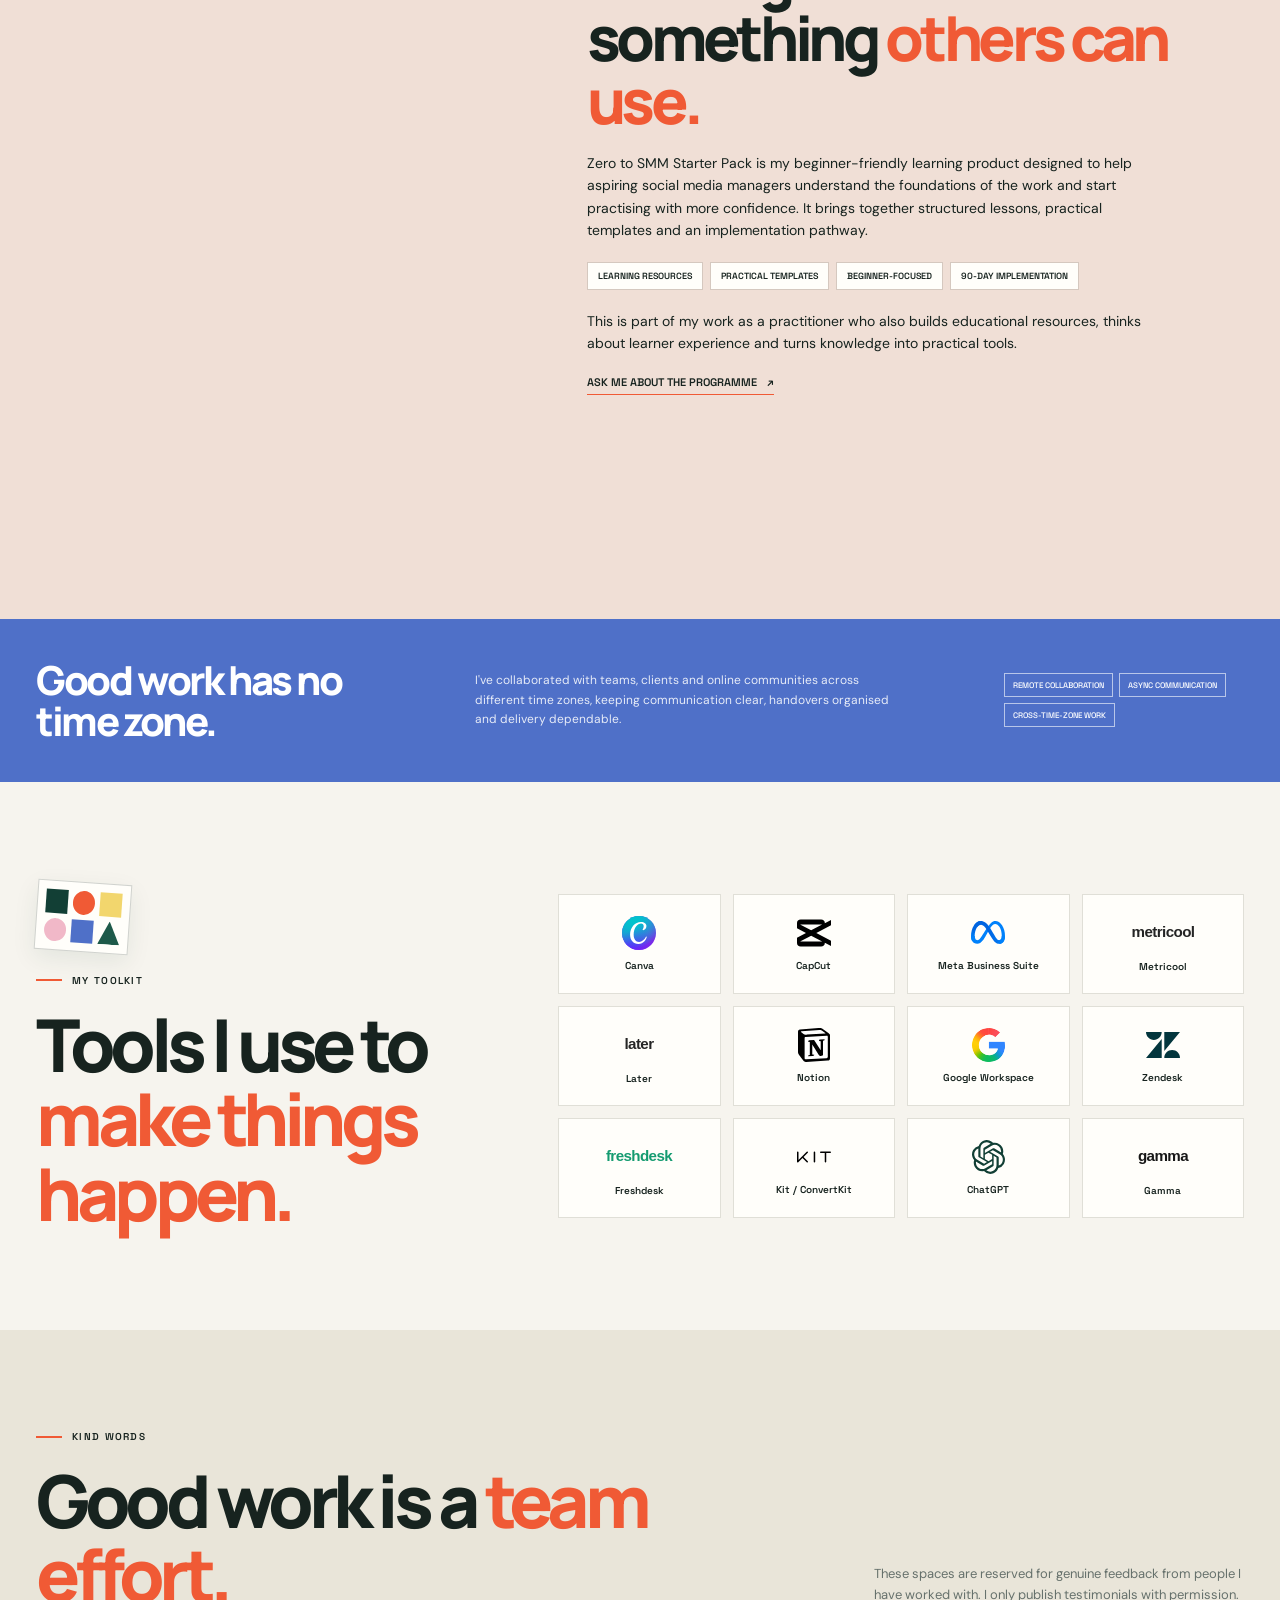
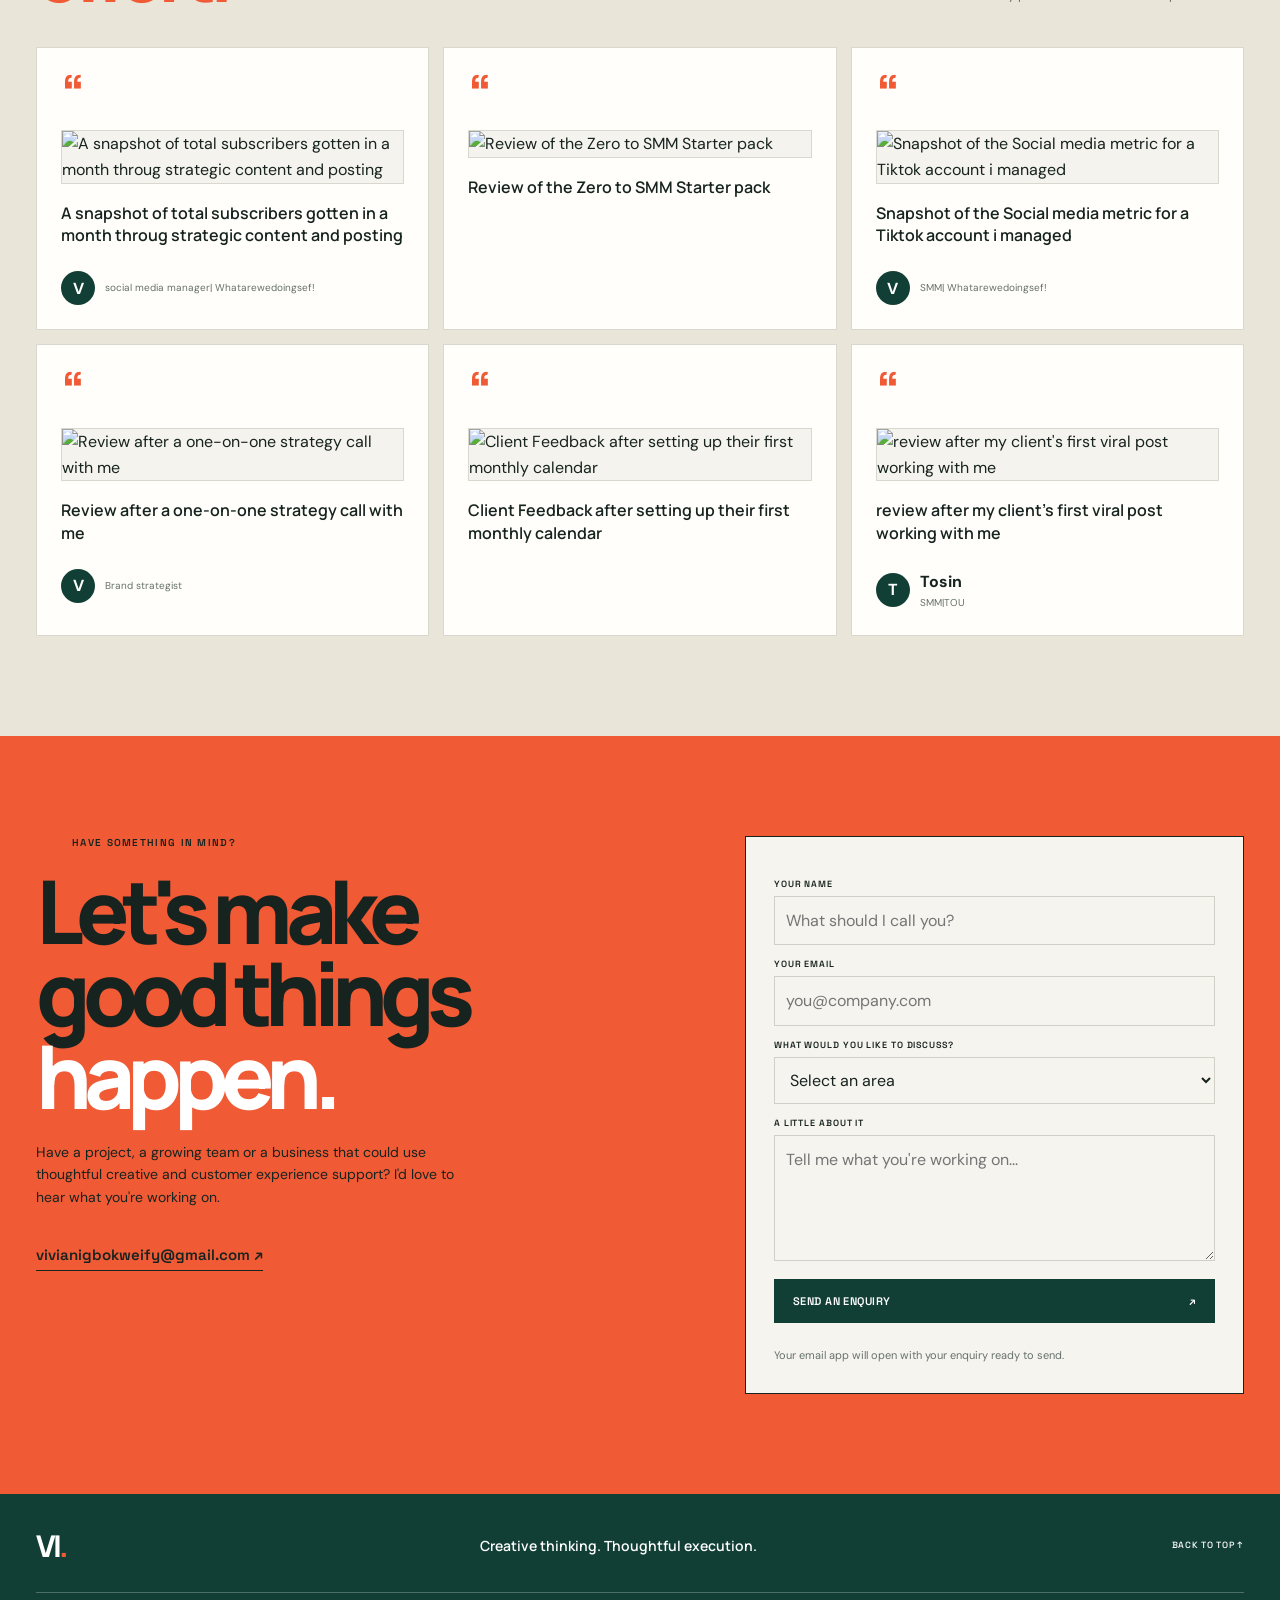
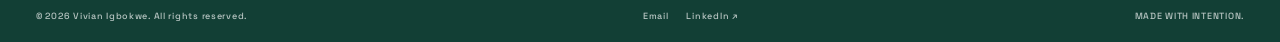
==== commit 36c9e83e: "Remove upcoming video placeholder messaging" ====
--- a/vivian-portfolio-new-repository/index.html
+++ b/vivian-portfolio-new-repository/index.html
@@ -52,18 +52,17 @@
     </section>
     <section class="meet-section" id="meet-vivian">
       <div class="section-shell meet-layout">
-        <div class="meet-video-shell" aria-label="Introduction video coming soon">
+        <div class="meet-video-shell" aria-label="Vivian Igbokwe introduction video">
           <div class="meet-video-placeholder">
             <span class="meet-play-icon" aria-hidden="true">▶</span>
             <span class="meet-video-kicker">MEET VIVIAN</span>
             <strong>My story,<br>in my own words.</strong>
-            <small>INTRODUCTION VIDEO COMING SOON</small>
           </div>
         </div>
         <div class="meet-copy">
           <p class="eyebrow"><span class="eyebrow-line"></span> BEHIND THE WORK</p>
           <h2>A little more <em>about me.</em></h2>
-          <p>Before you explore my projects, here's a chance to get to know the person behind the work. My introduction video is being prepared and will be available here soon.</p>
+          <p>Before you explore my projects, here's a chance to get to know the person behind the work, my journey and what I bring to the work I do.</p>
           <a class="text-link" href="#about">Get to know me <span>↘</span></a>
         </div>
       </div>
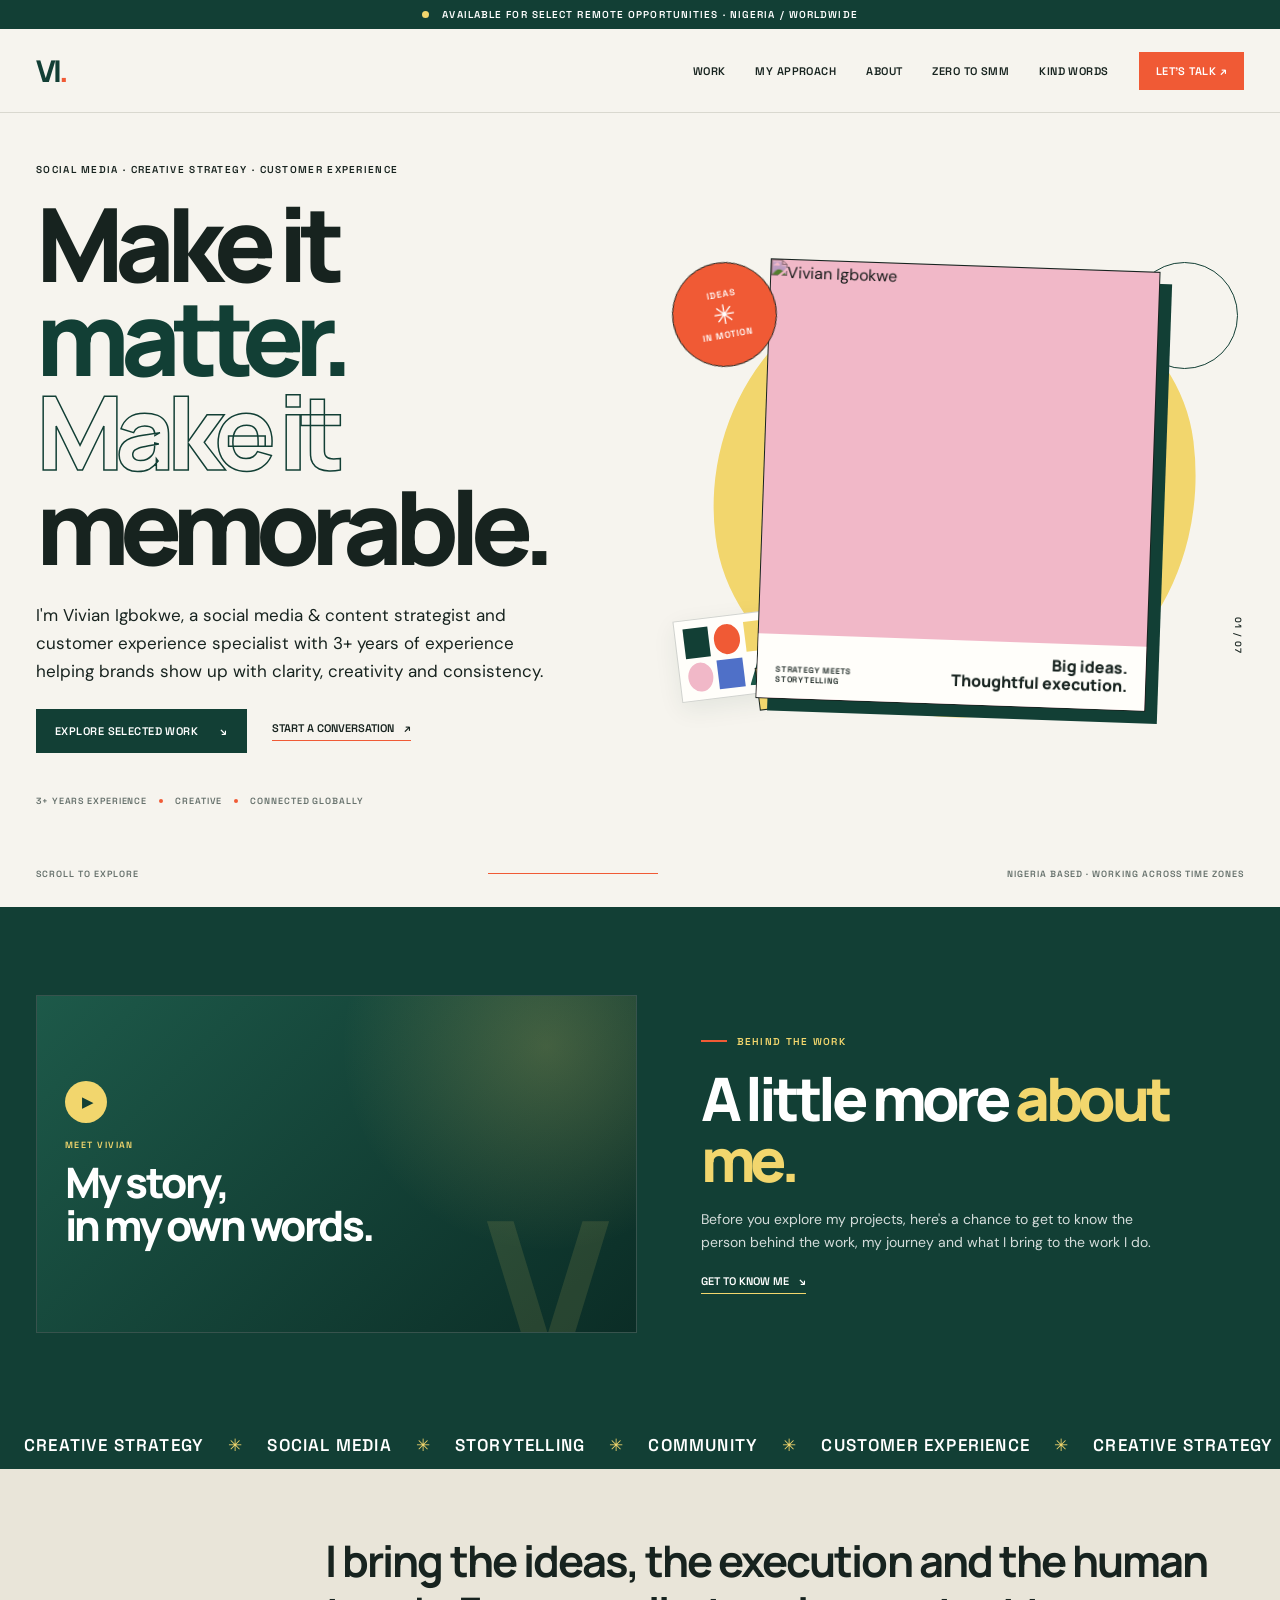
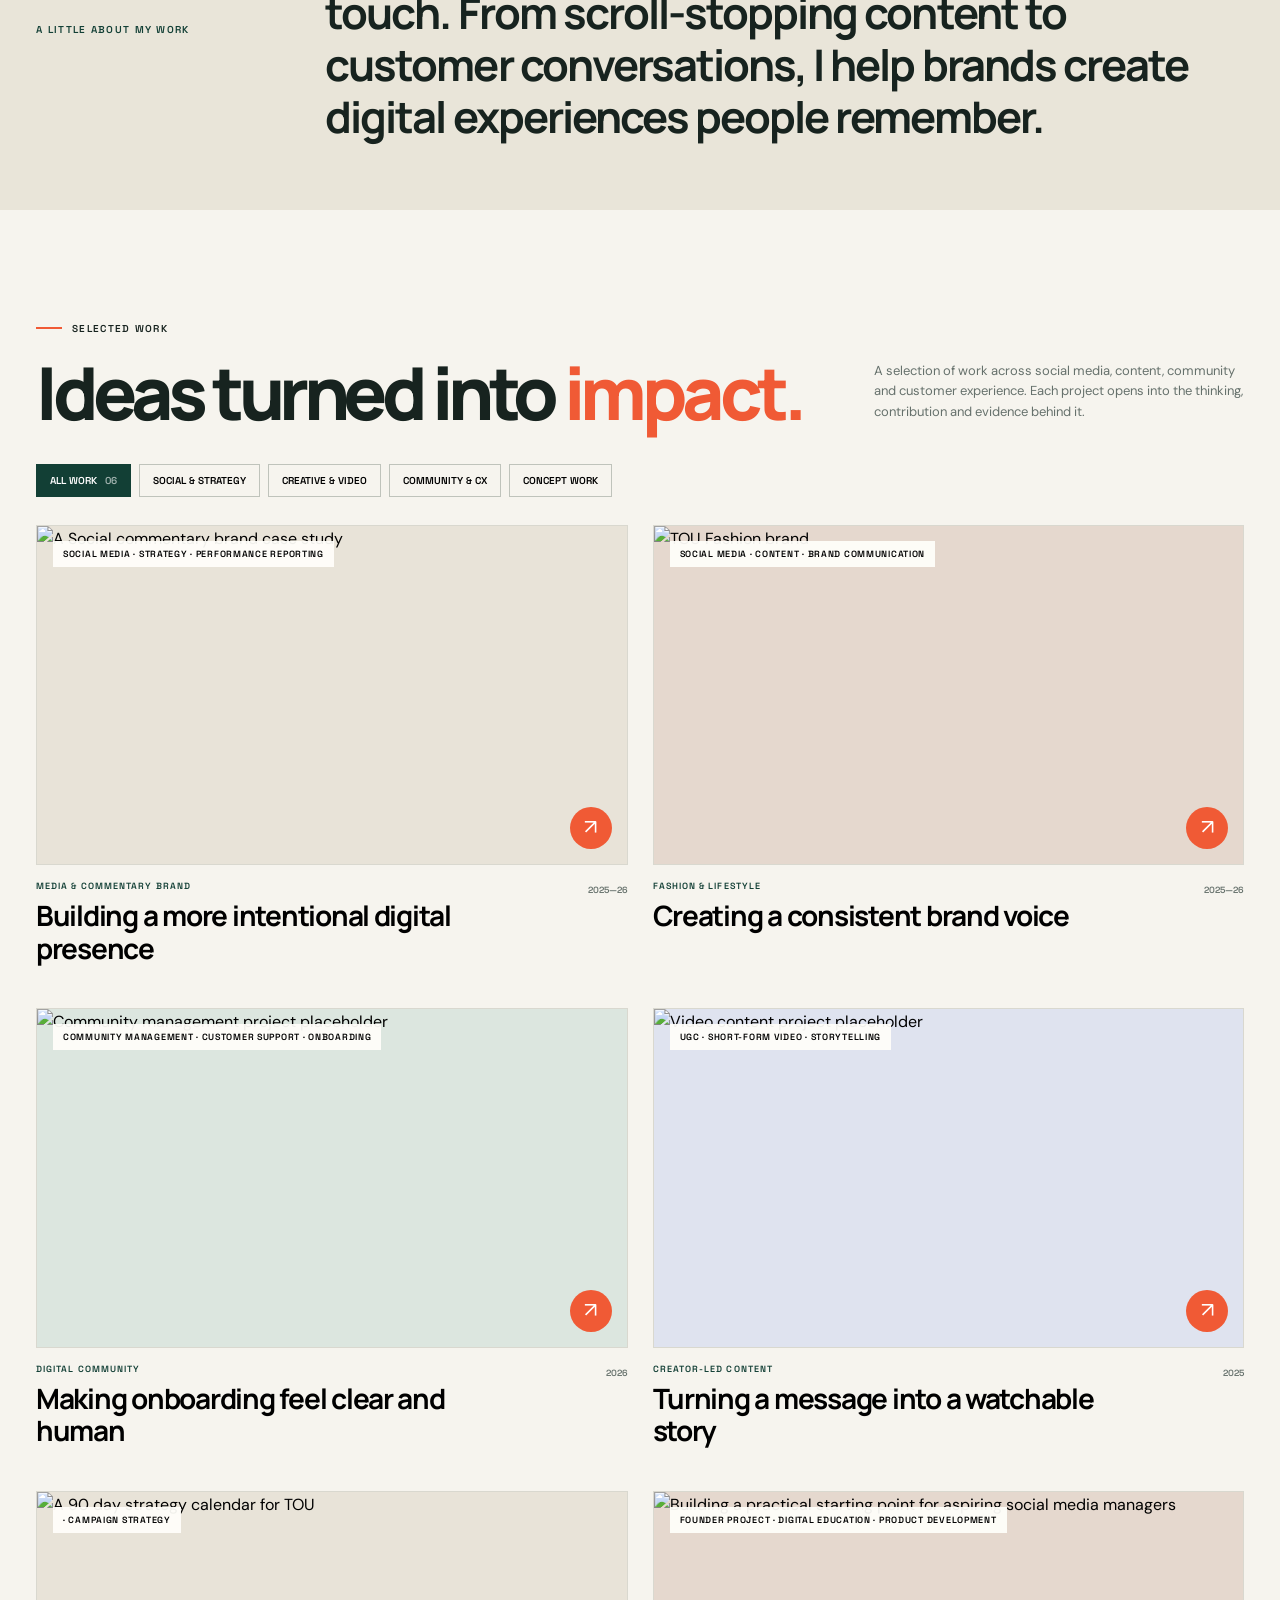
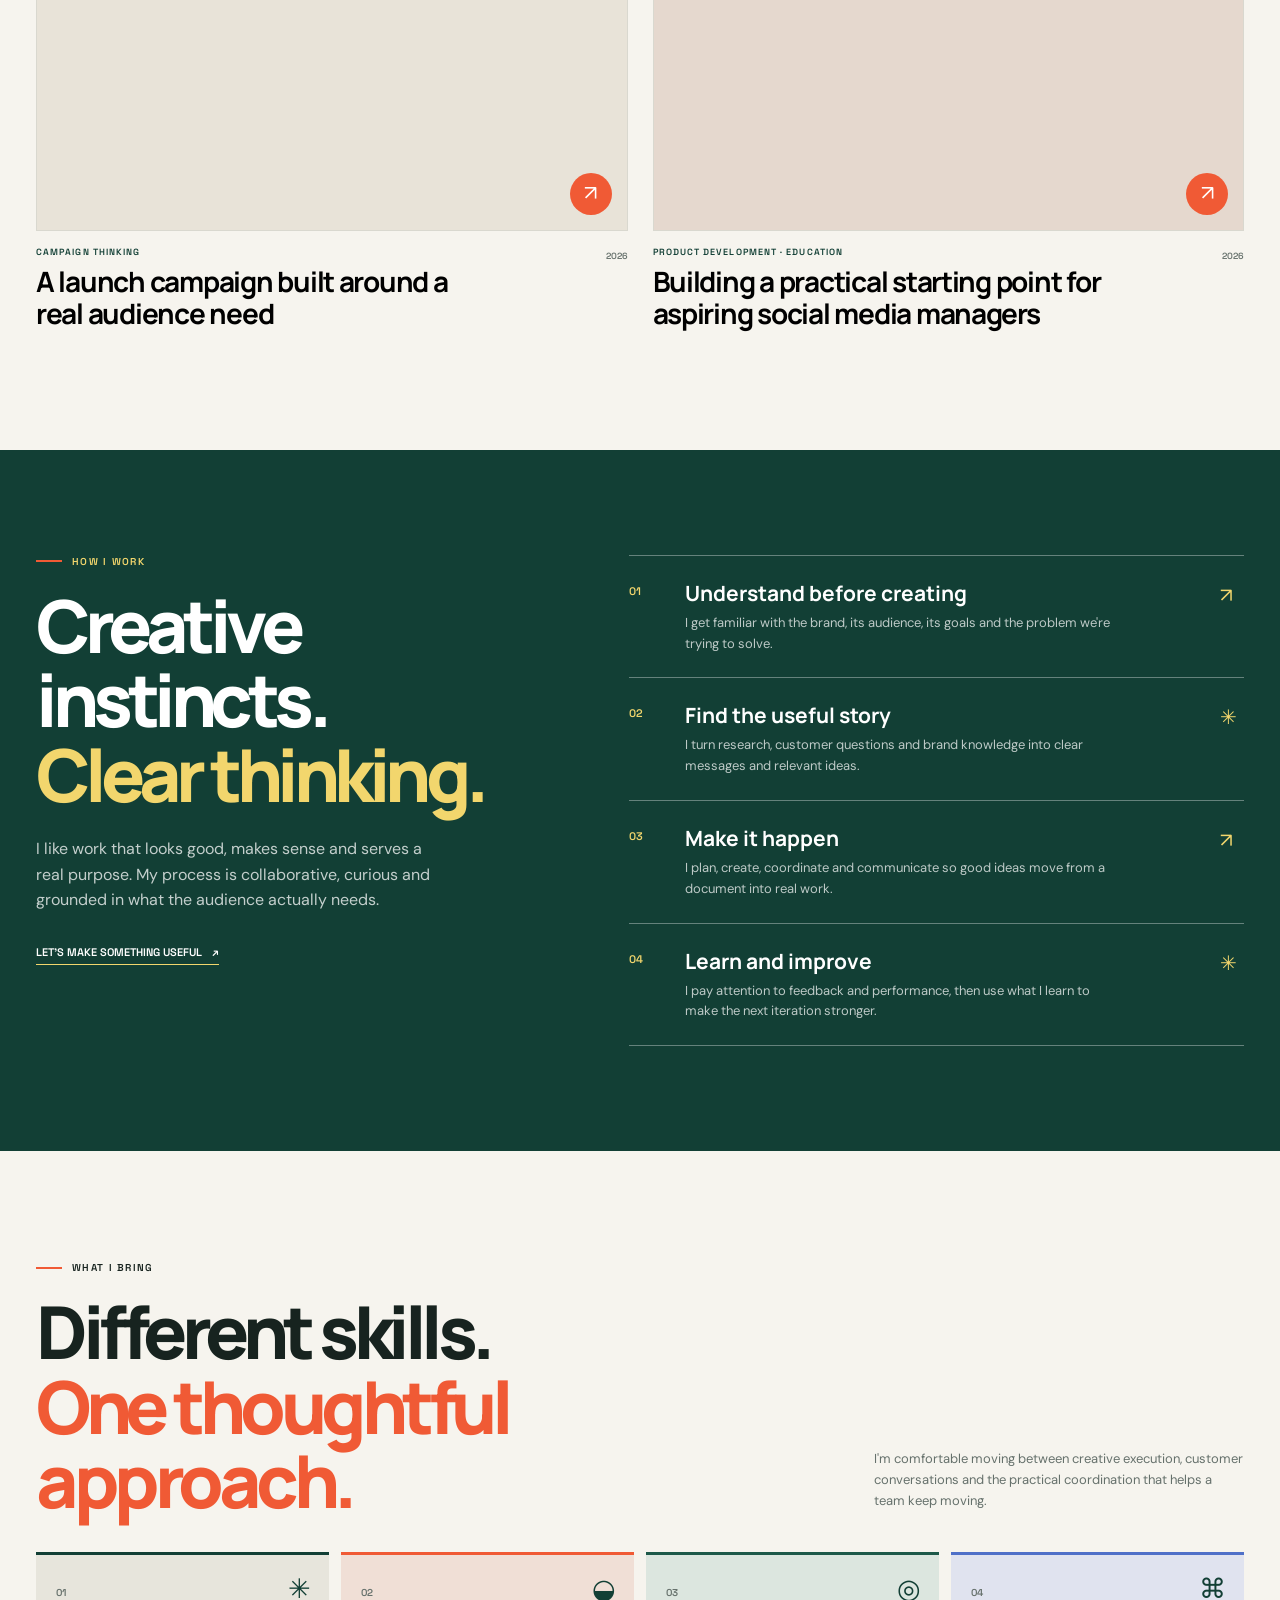
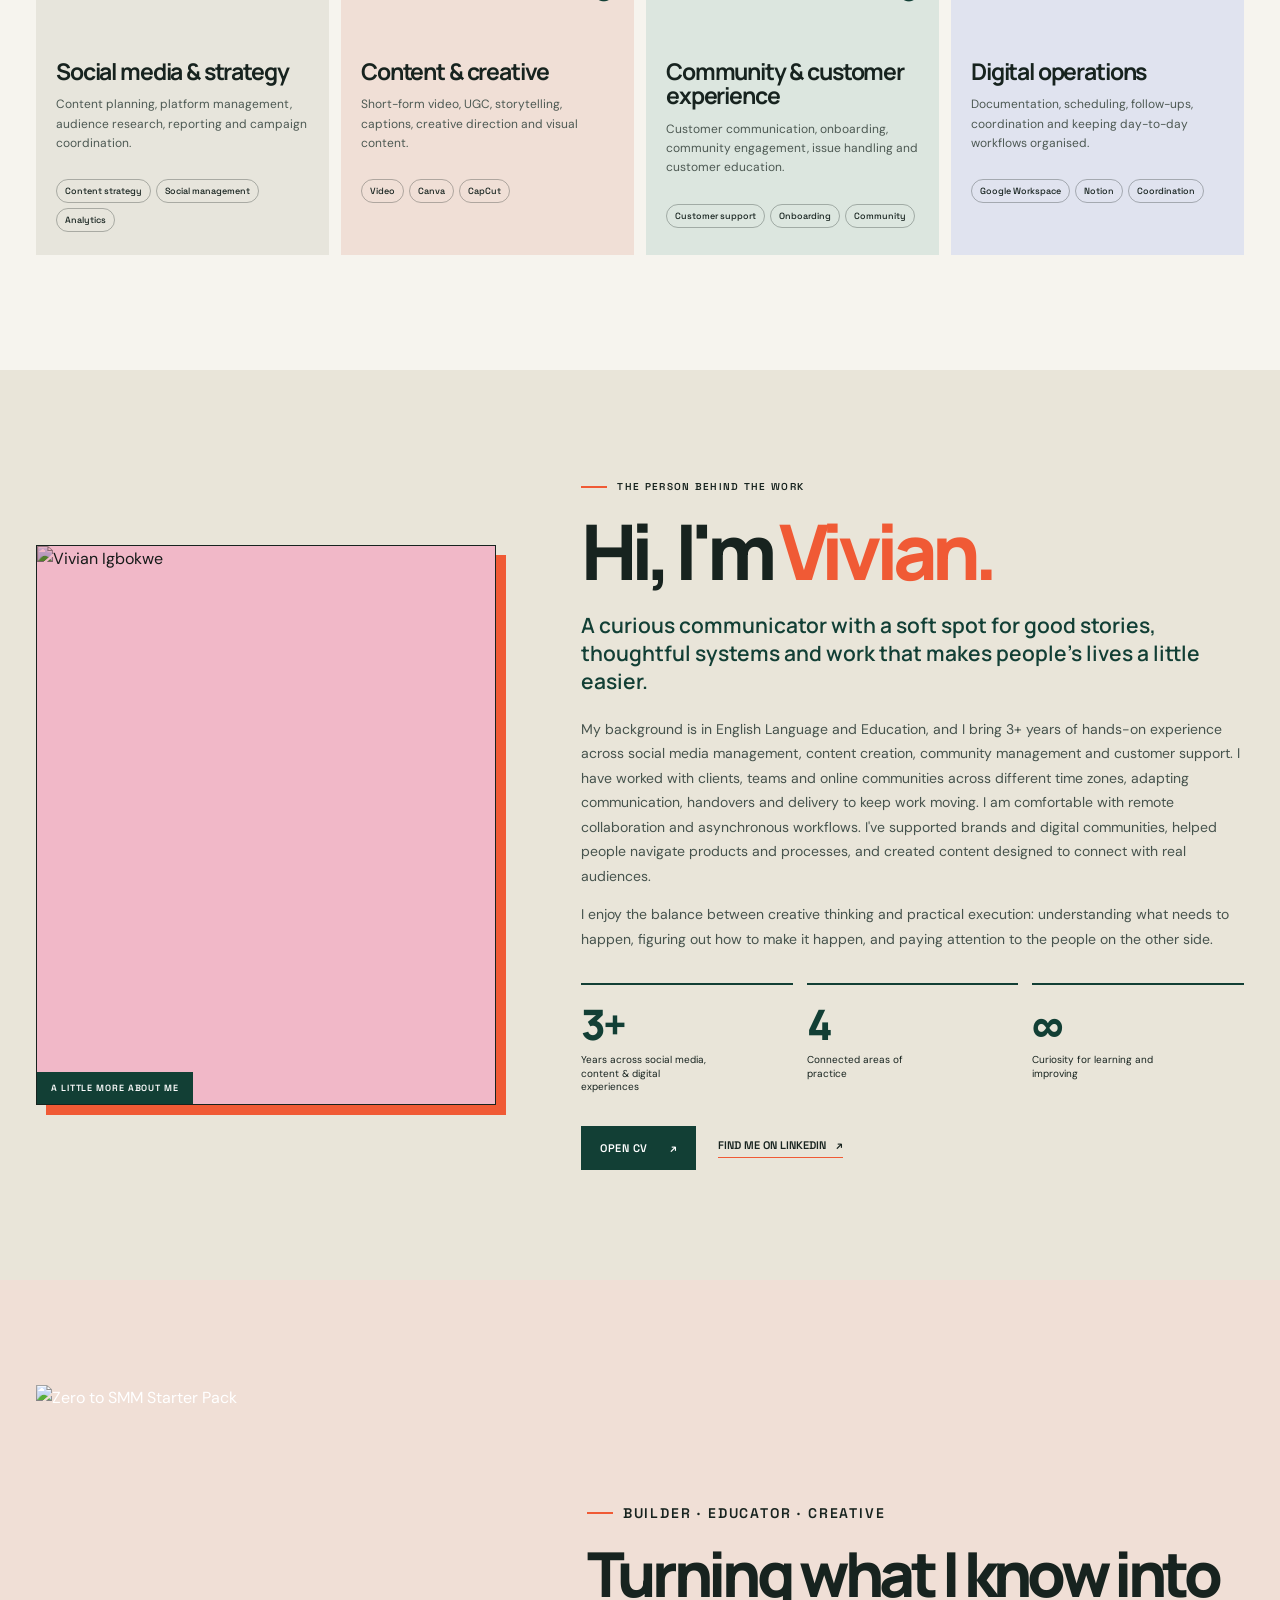
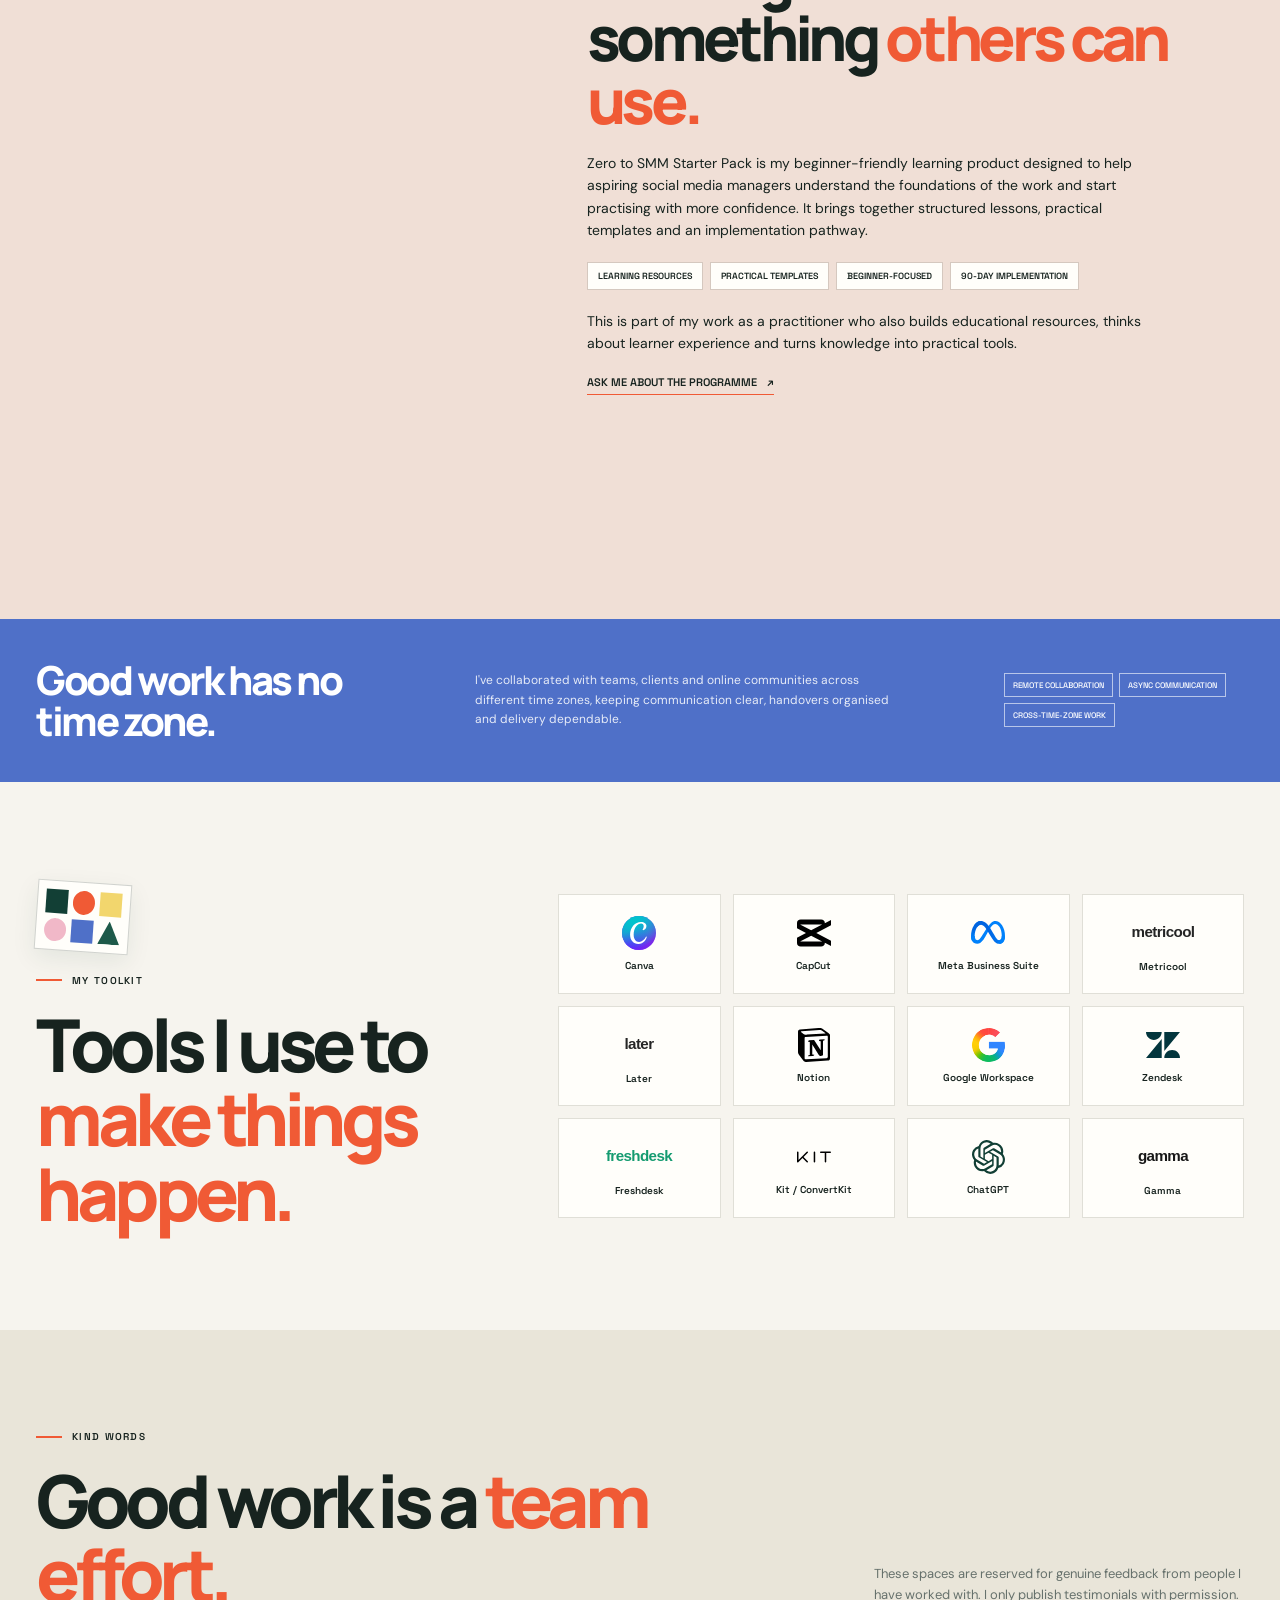
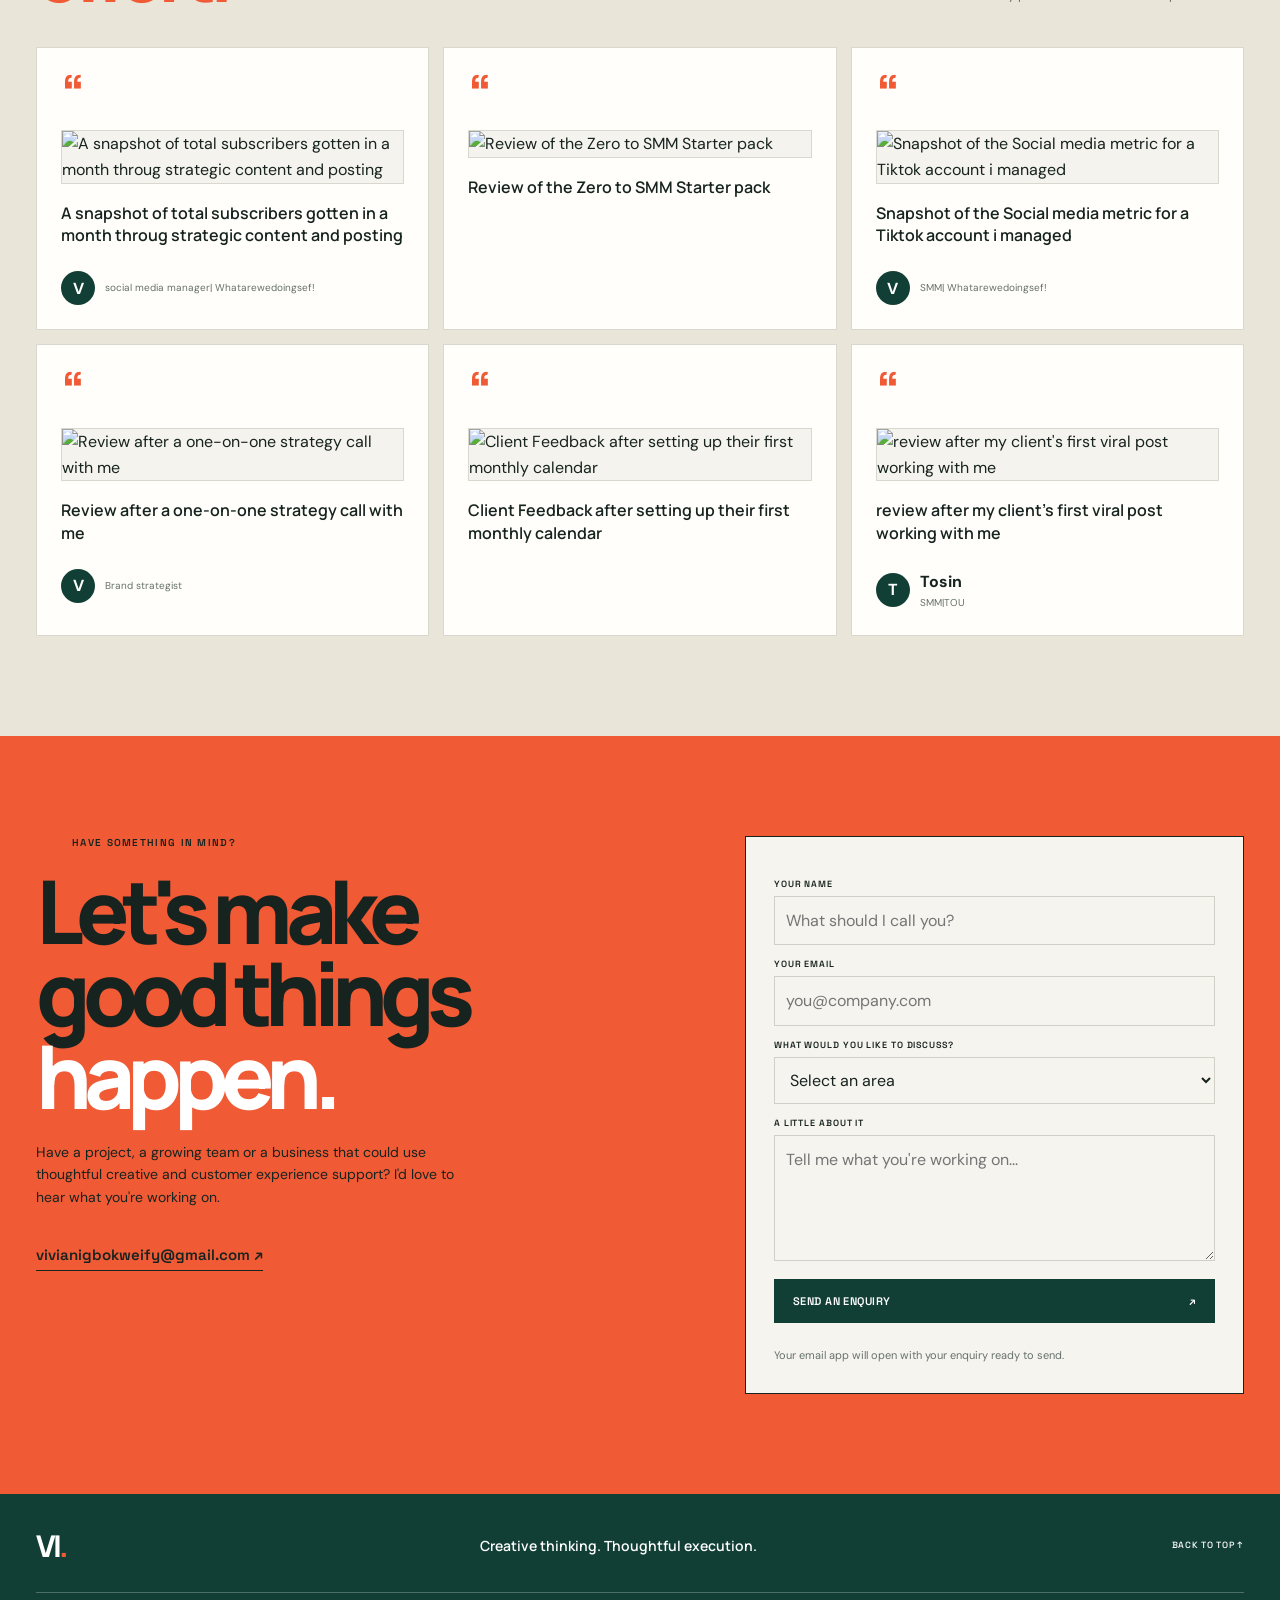
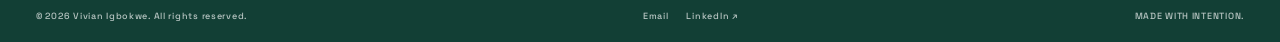
==== commit 472c6934: "Keep one Open CV button" ====
--- a/vivian-portfolio-new-repository/index.html
+++ b/vivian-portfolio-new-repository/index.html
@@ -118,7 +118,7 @@
         <div class="about-image reveal"><img id="about-portrait" src="assets/images/about-portrait-placeholder.svg" alt="Vivian Igbokwe"><span class="image-caption">A LITTLE MORE ABOUT ME</span></div>
         <div class="about-copy reveal"><p class="eyebrow"><span class="eyebrow-line"></span> THE PERSON BEHIND THE WORK</p><h2>Hi, I'm <em>Vivian.</em></h2><p class="about-lead" data-content-field="about_lead">A curious communicator with a soft spot for good stories, thoughtful systems and work that makes people's lives a little easier.</p><p data-content-field="about_paragraph_1">My background is in English Language and Education, and I bring 3+ years of hands-on experience across social media management, content creation, community management and customer support. I have worked with clients, teams and online communities across different time zones, adapting communication, handovers and delivery to keep work moving. I am comfortable with remote collaboration and asynchronous workflows. I've supported brands and digital communities, helped people navigate products and processes, and created content designed to connect with real audiences.</p><p data-content-field="about_paragraph_2">I enjoy the balance between creative thinking and practical execution: understanding what needs to happen, figuring out how to make it happen, and paying attention to the people on the other side.</p>
           <div class="about-facts"><div><strong>3+</strong><span>Years across social media, content & digital experiences</span></div><div><strong>4</strong><span>Connected areas of practice</span></div><div><strong>∞</strong><span>Curiosity for learning and improving</span></div></div>
-          <div class="about-links"><a class="button button-light" href="/assets/documents/vivian-igbokwe-cv.pdf?v=20261116" download="Vivian-Igbokwe-CV.pdf">Download my CV <span>↓</span></a><a class="text-link" href="/assets/documents/vivian-igbokwe-cv.pdf?v=20261116" target="_blank" rel="noopener noreferrer">Open CV <span>↗</span></a><a class="text-link" href="https://www.linkedin.com/in/vivianigbokwe" target="_blank" rel="noreferrer">Find me on LinkedIn <span>↗</span></a></div>
+          <div class="about-links"><a class="button button-light" href="/assets/documents/vivian-igbokwe-cv.pdf" target="_blank" rel="noopener noreferrer">Open CV <span>↗</span></a><a class="text-link" href="https://www.linkedin.com/in/vivianigbokwe" target="_blank" rel="noreferrer">Find me on LinkedIn <span>↗</span></a></div>
         </div>
       </div>
     </section>
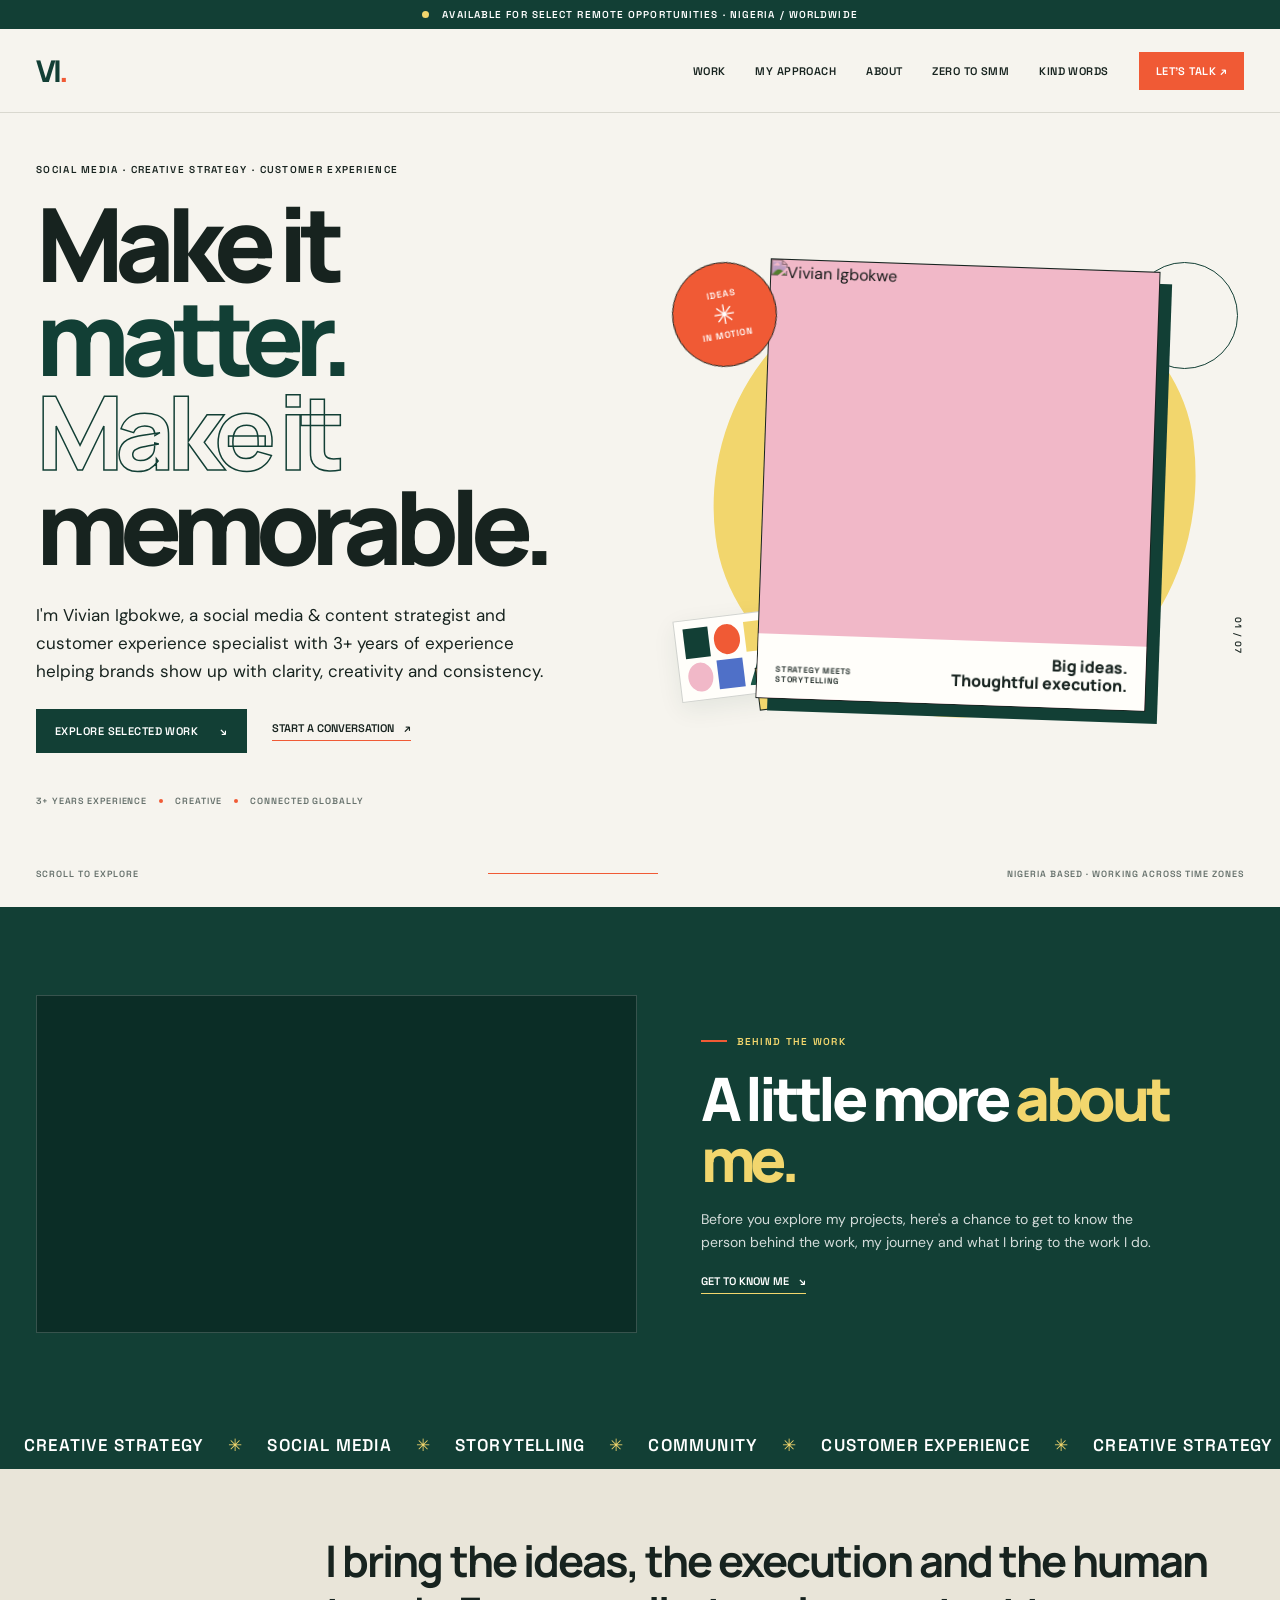
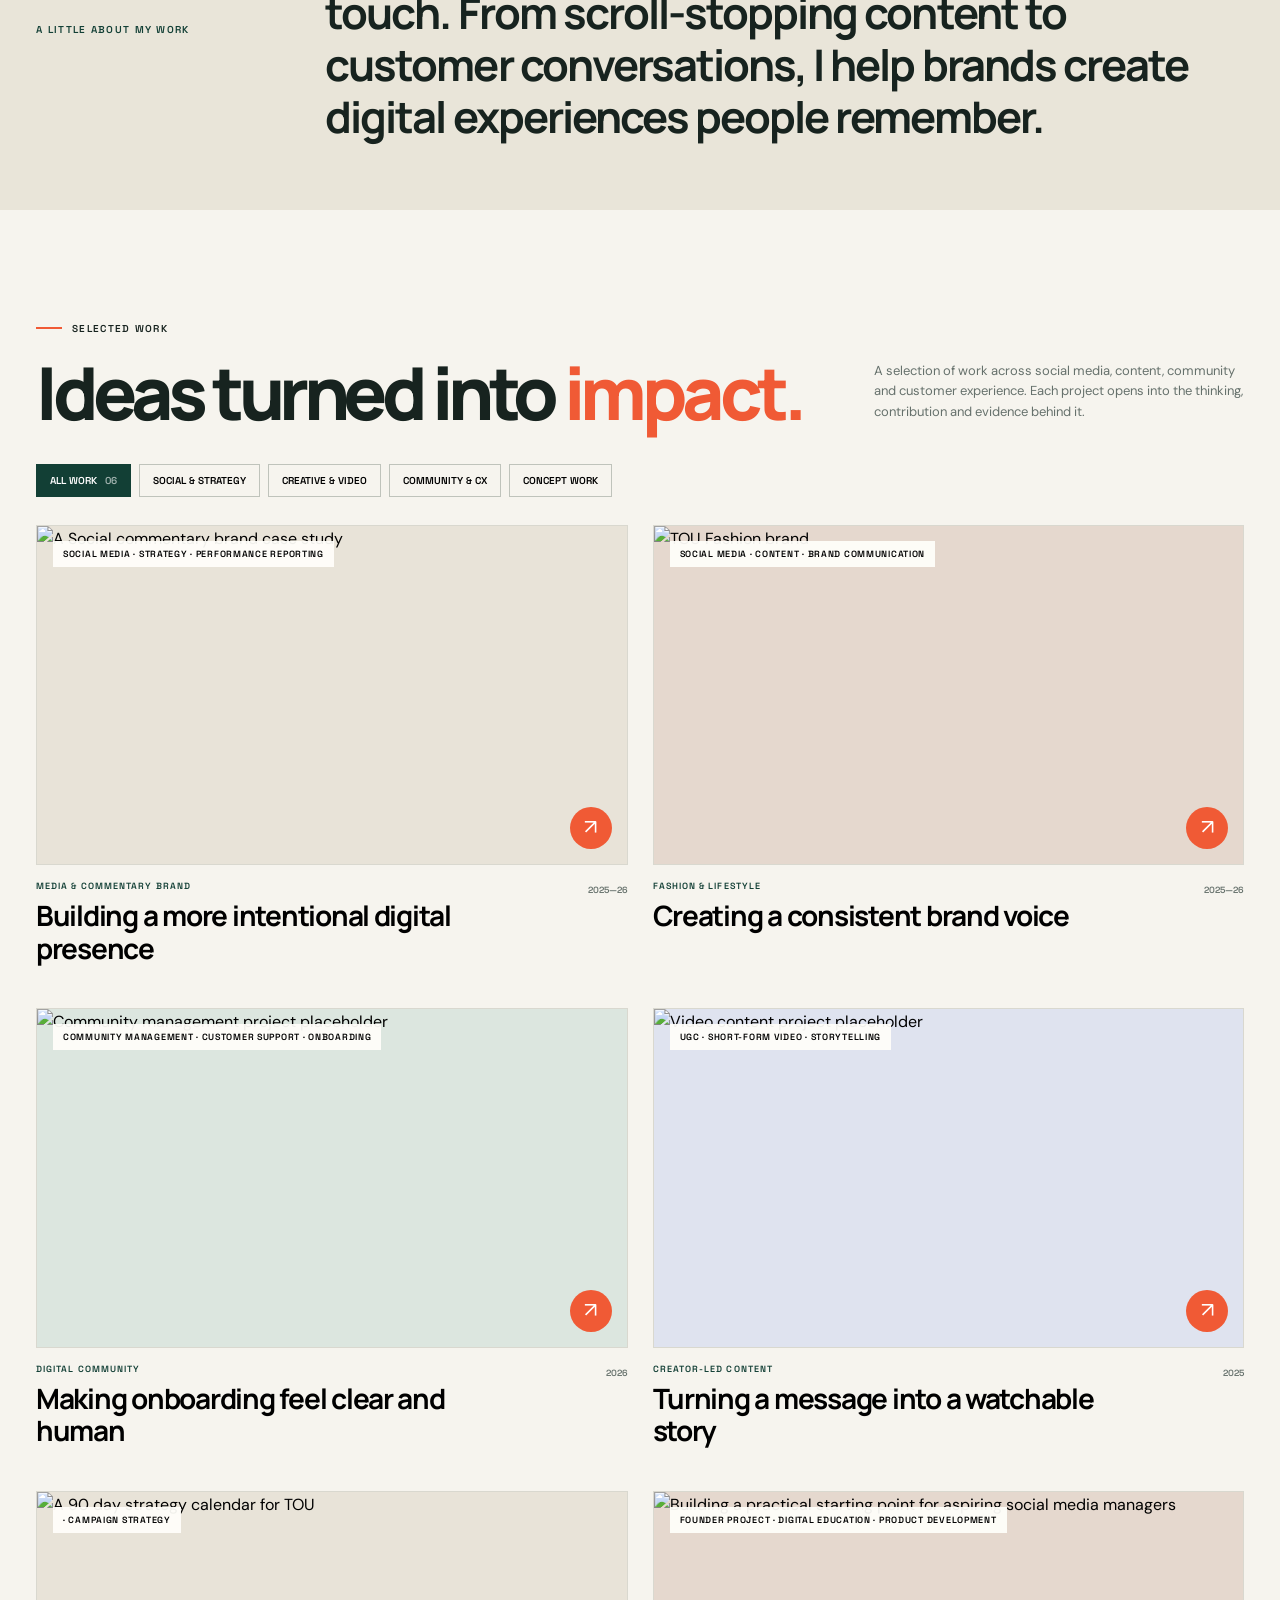
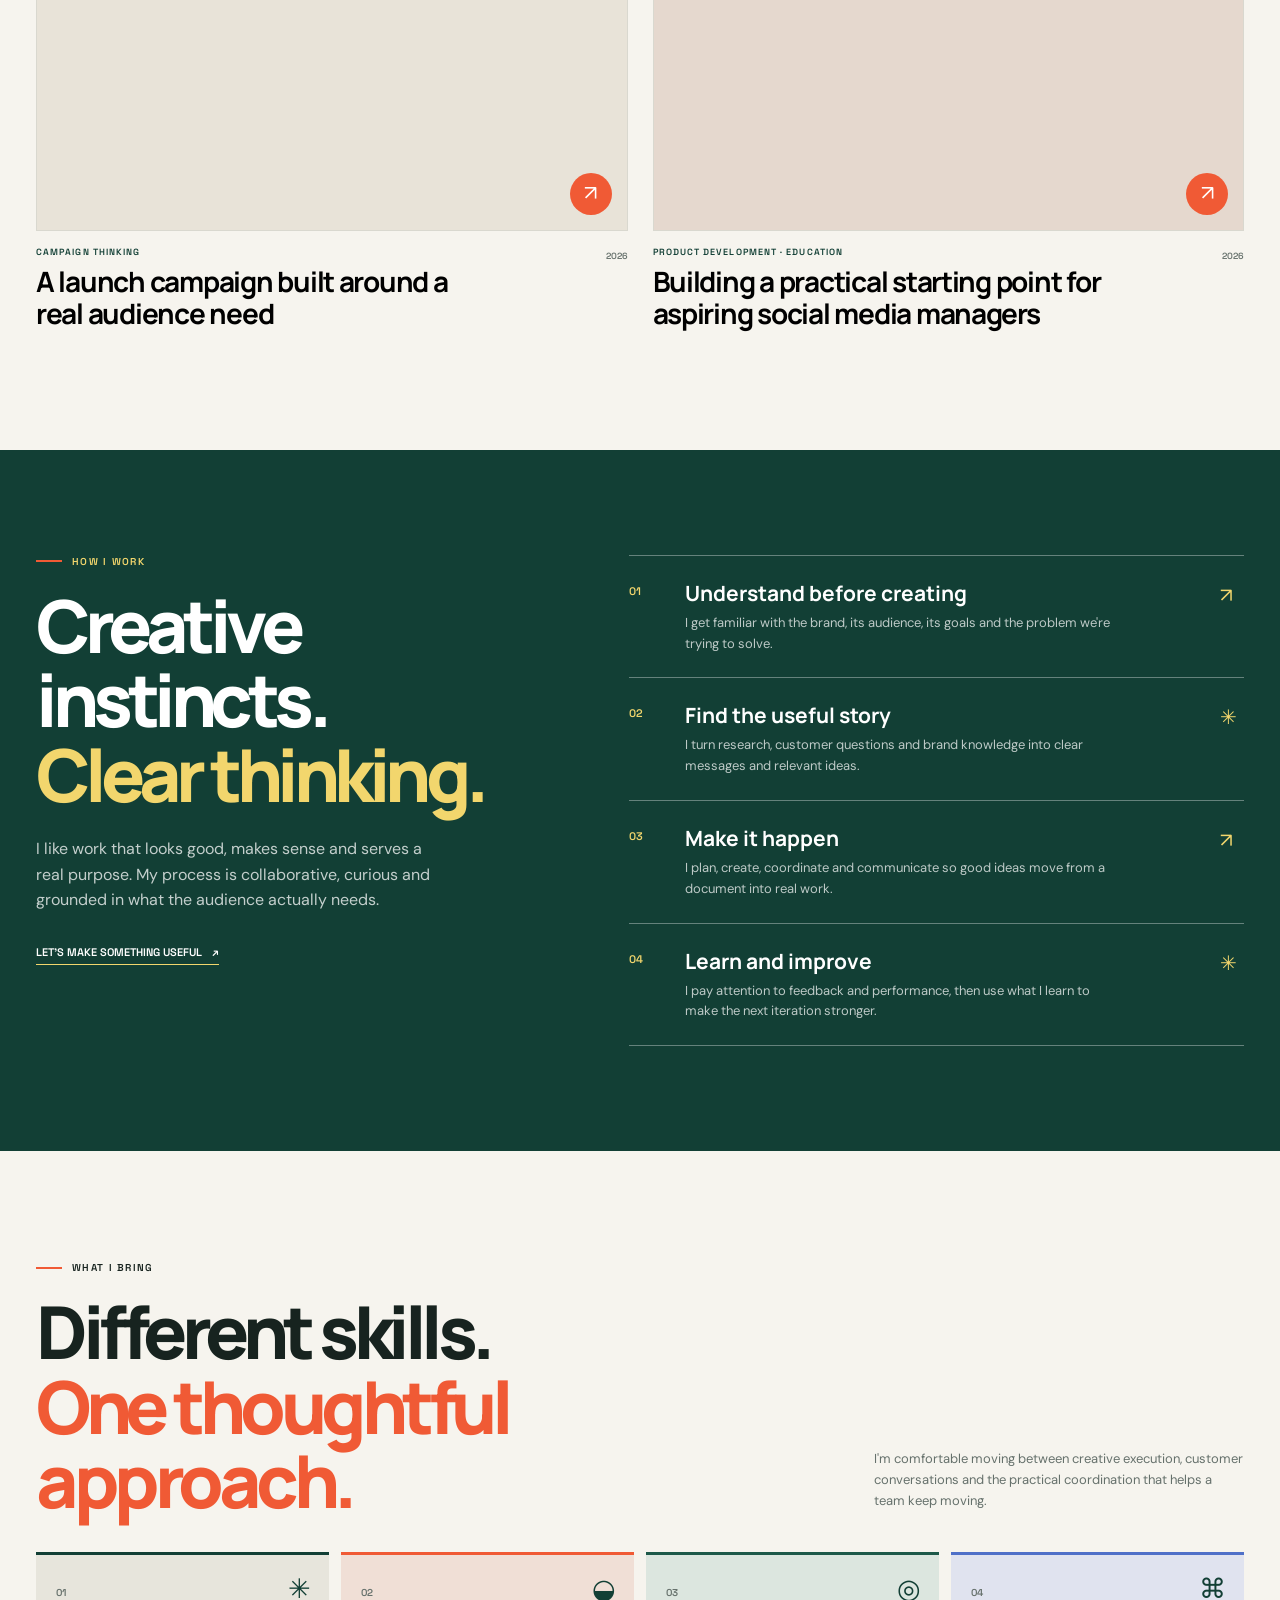
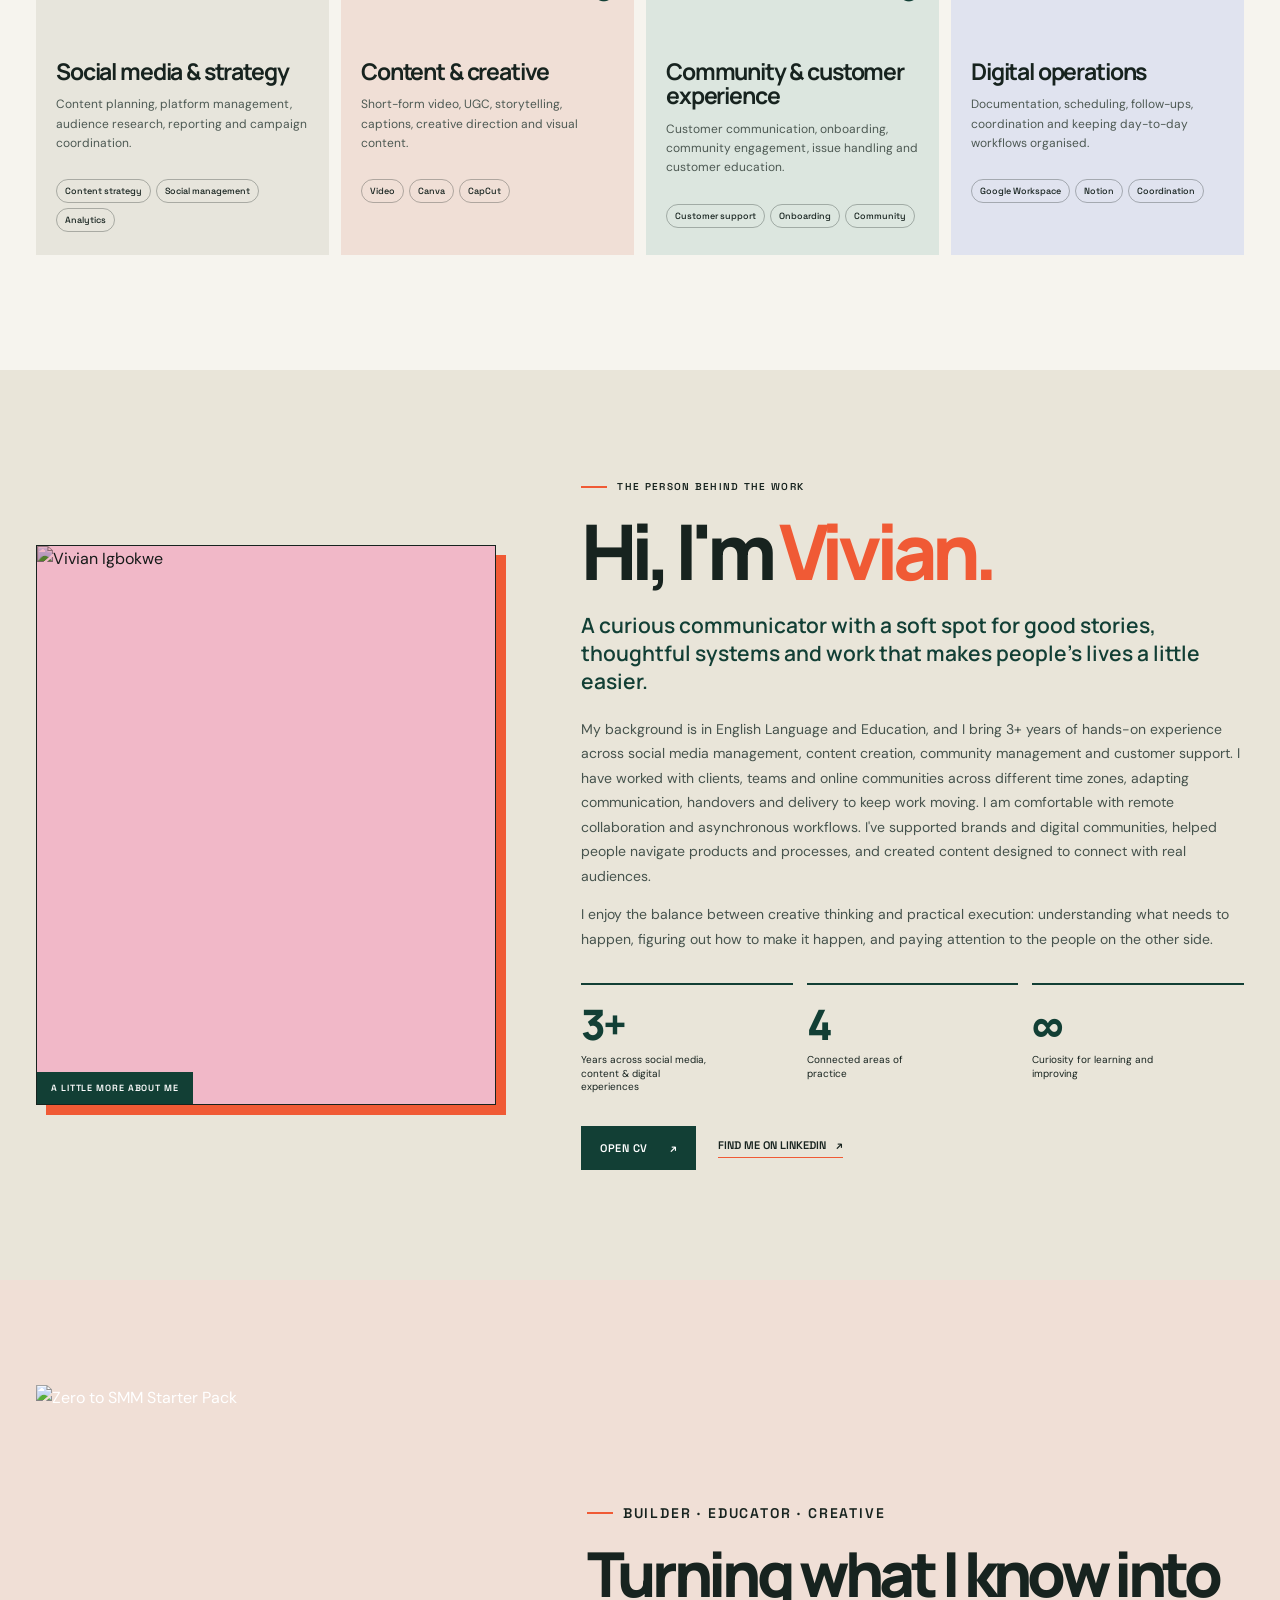
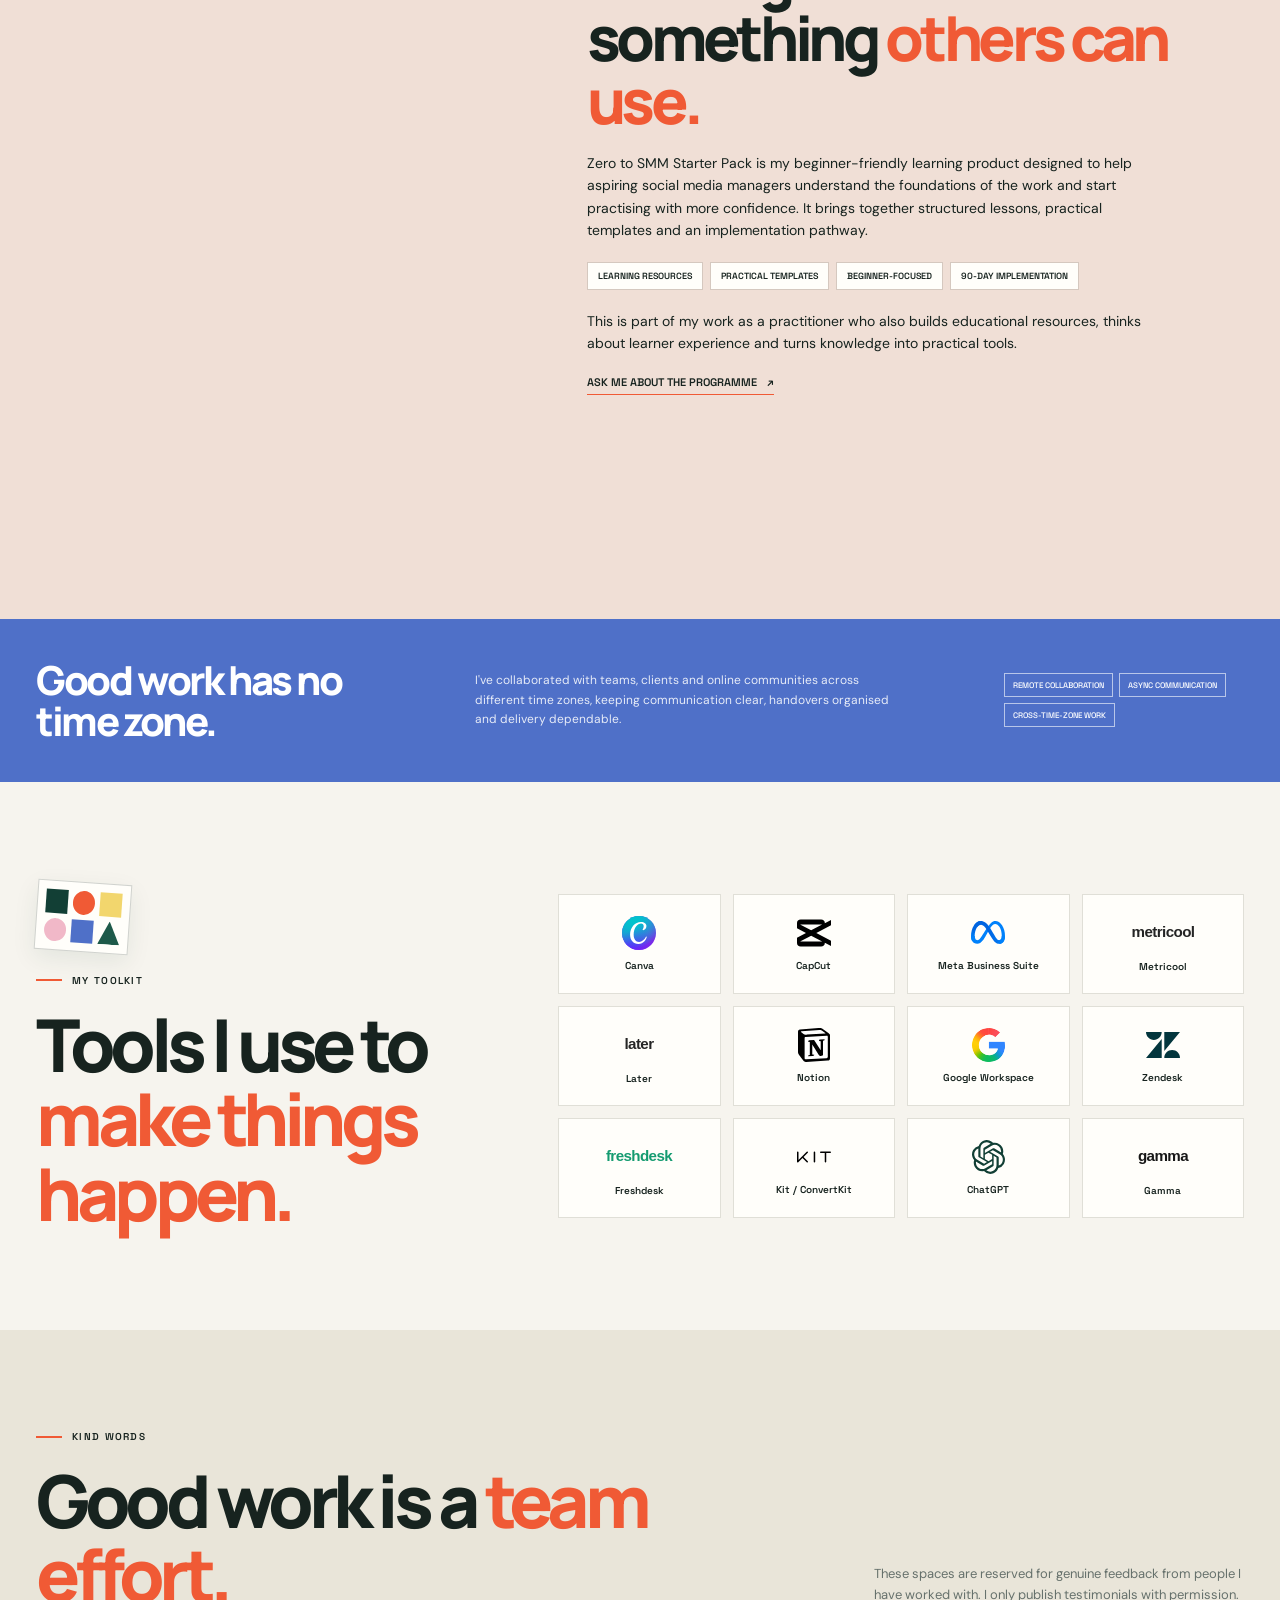
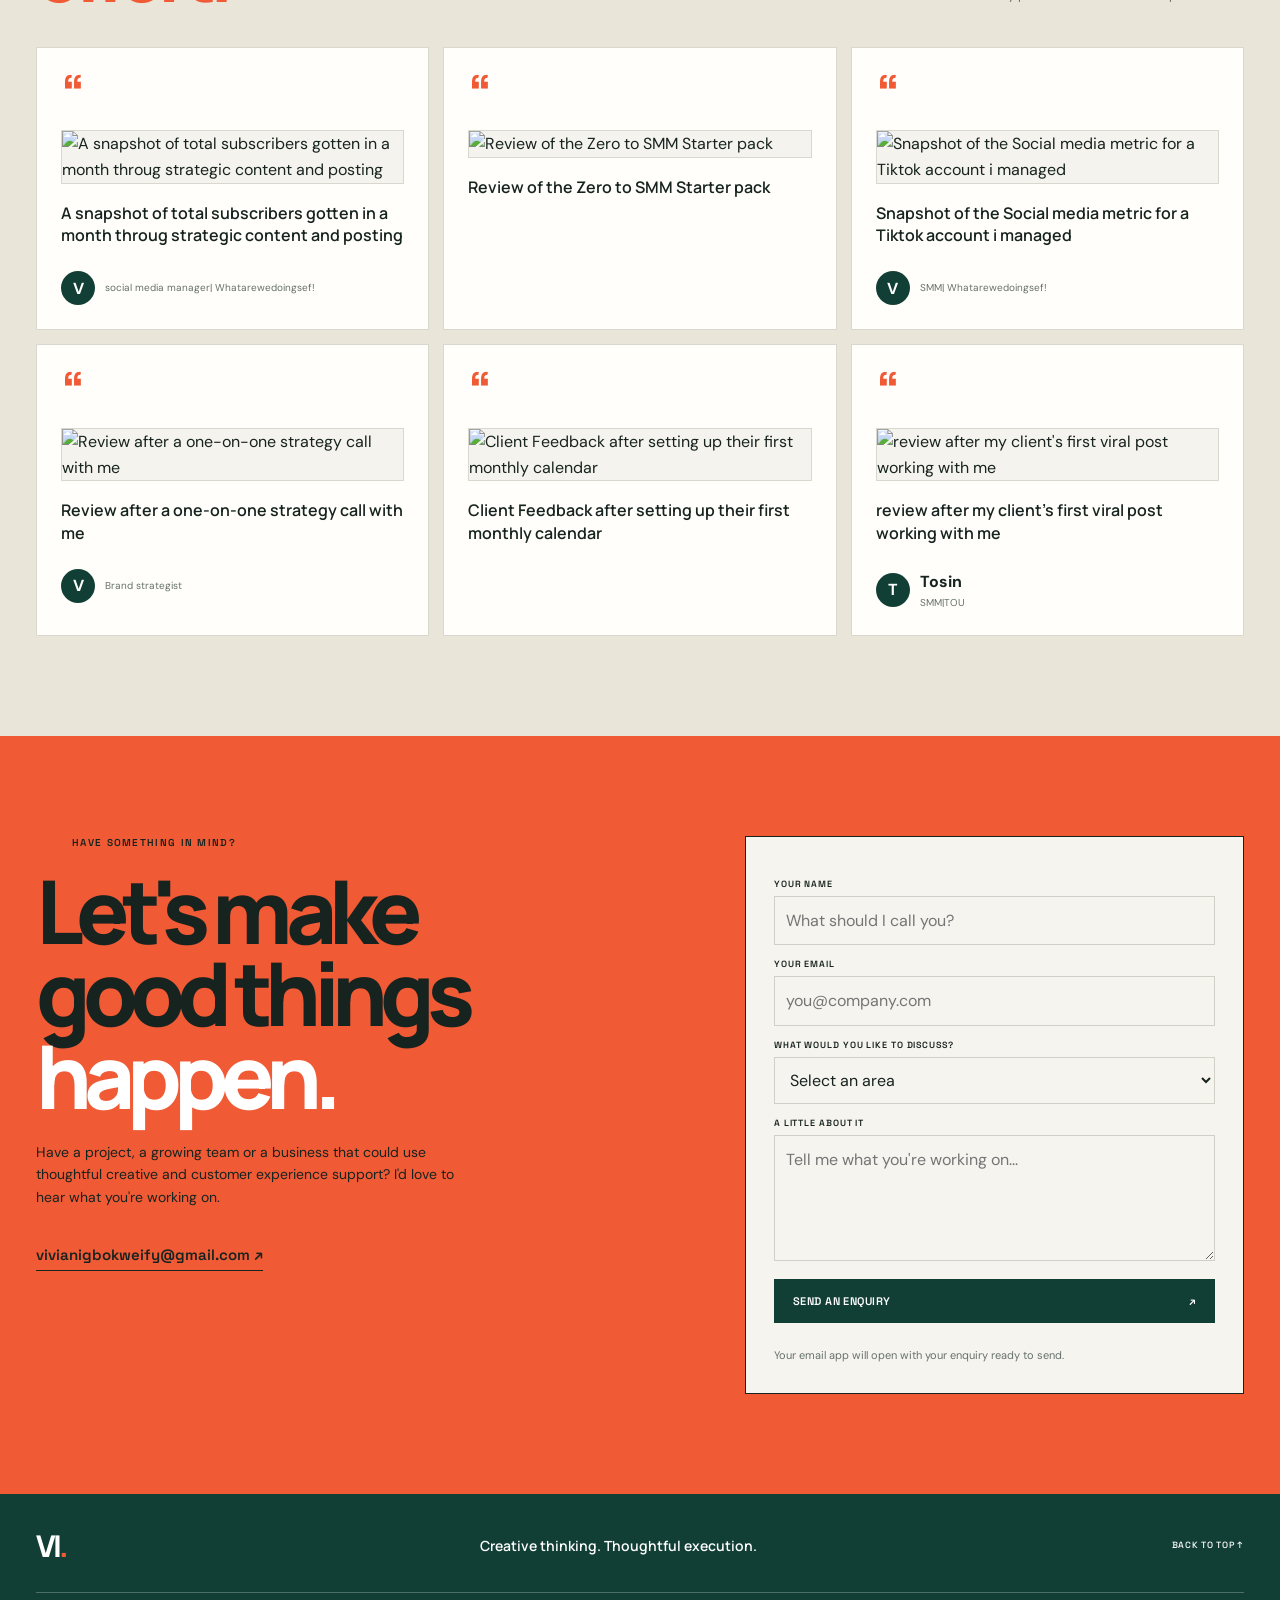
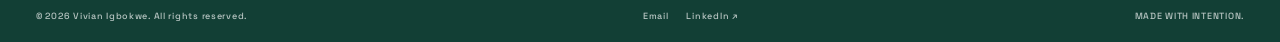
==== commit e4bd219c: "Prepare CV button for dashboard-managed PDF upload" ====
--- a/vivian-portfolio-new-repository/index.html
+++ b/vivian-portfolio-new-repository/index.html
@@ -118,7 +118,7 @@
         <div class="about-image reveal"><img id="about-portrait" src="assets/images/about-portrait-placeholder.svg" alt="Vivian Igbokwe"><span class="image-caption">A LITTLE MORE ABOUT ME</span></div>
         <div class="about-copy reveal"><p class="eyebrow"><span class="eyebrow-line"></span> THE PERSON BEHIND THE WORK</p><h2>Hi, I'm <em>Vivian.</em></h2><p class="about-lead" data-content-field="about_lead">A curious communicator with a soft spot for good stories, thoughtful systems and work that makes people's lives a little easier.</p><p data-content-field="about_paragraph_1">My background is in English Language and Education, and I bring 3+ years of hands-on experience across social media management, content creation, community management and customer support. I have worked with clients, teams and online communities across different time zones, adapting communication, handovers and delivery to keep work moving. I am comfortable with remote collaboration and asynchronous workflows. I've supported brands and digital communities, helped people navigate products and processes, and created content designed to connect with real audiences.</p><p data-content-field="about_paragraph_2">I enjoy the balance between creative thinking and practical execution: understanding what needs to happen, figuring out how to make it happen, and paying attention to the people on the other side.</p>
           <div class="about-facts"><div><strong>3+</strong><span>Years across social media, content & digital experiences</span></div><div><strong>4</strong><span>Connected areas of practice</span></div><div><strong>∞</strong><span>Curiosity for learning and improving</span></div></div>
-          <div class="about-links"><a class="button button-light" href="/assets/documents/vivian-igbokwe-cv.pdf" target="_blank" rel="noopener noreferrer">Open CV <span>↗</span></a><a class="text-link" href="https://www.linkedin.com/in/vivianigbokwe" target="_blank" rel="noreferrer">Find me on LinkedIn <span>↗</span></a></div>
+          <div class="about-links"><a class="button button-light" id="cv-link" href="#about" target="_blank" rel="noopener noreferrer">Open CV <span>↗</span></a><a class="text-link" href="https://www.linkedin.com/in/vivianigbokwe" target="_blank" rel="noreferrer">Find me on LinkedIn <span>↗</span></a></div>
         </div>
       </div>
     </section>
